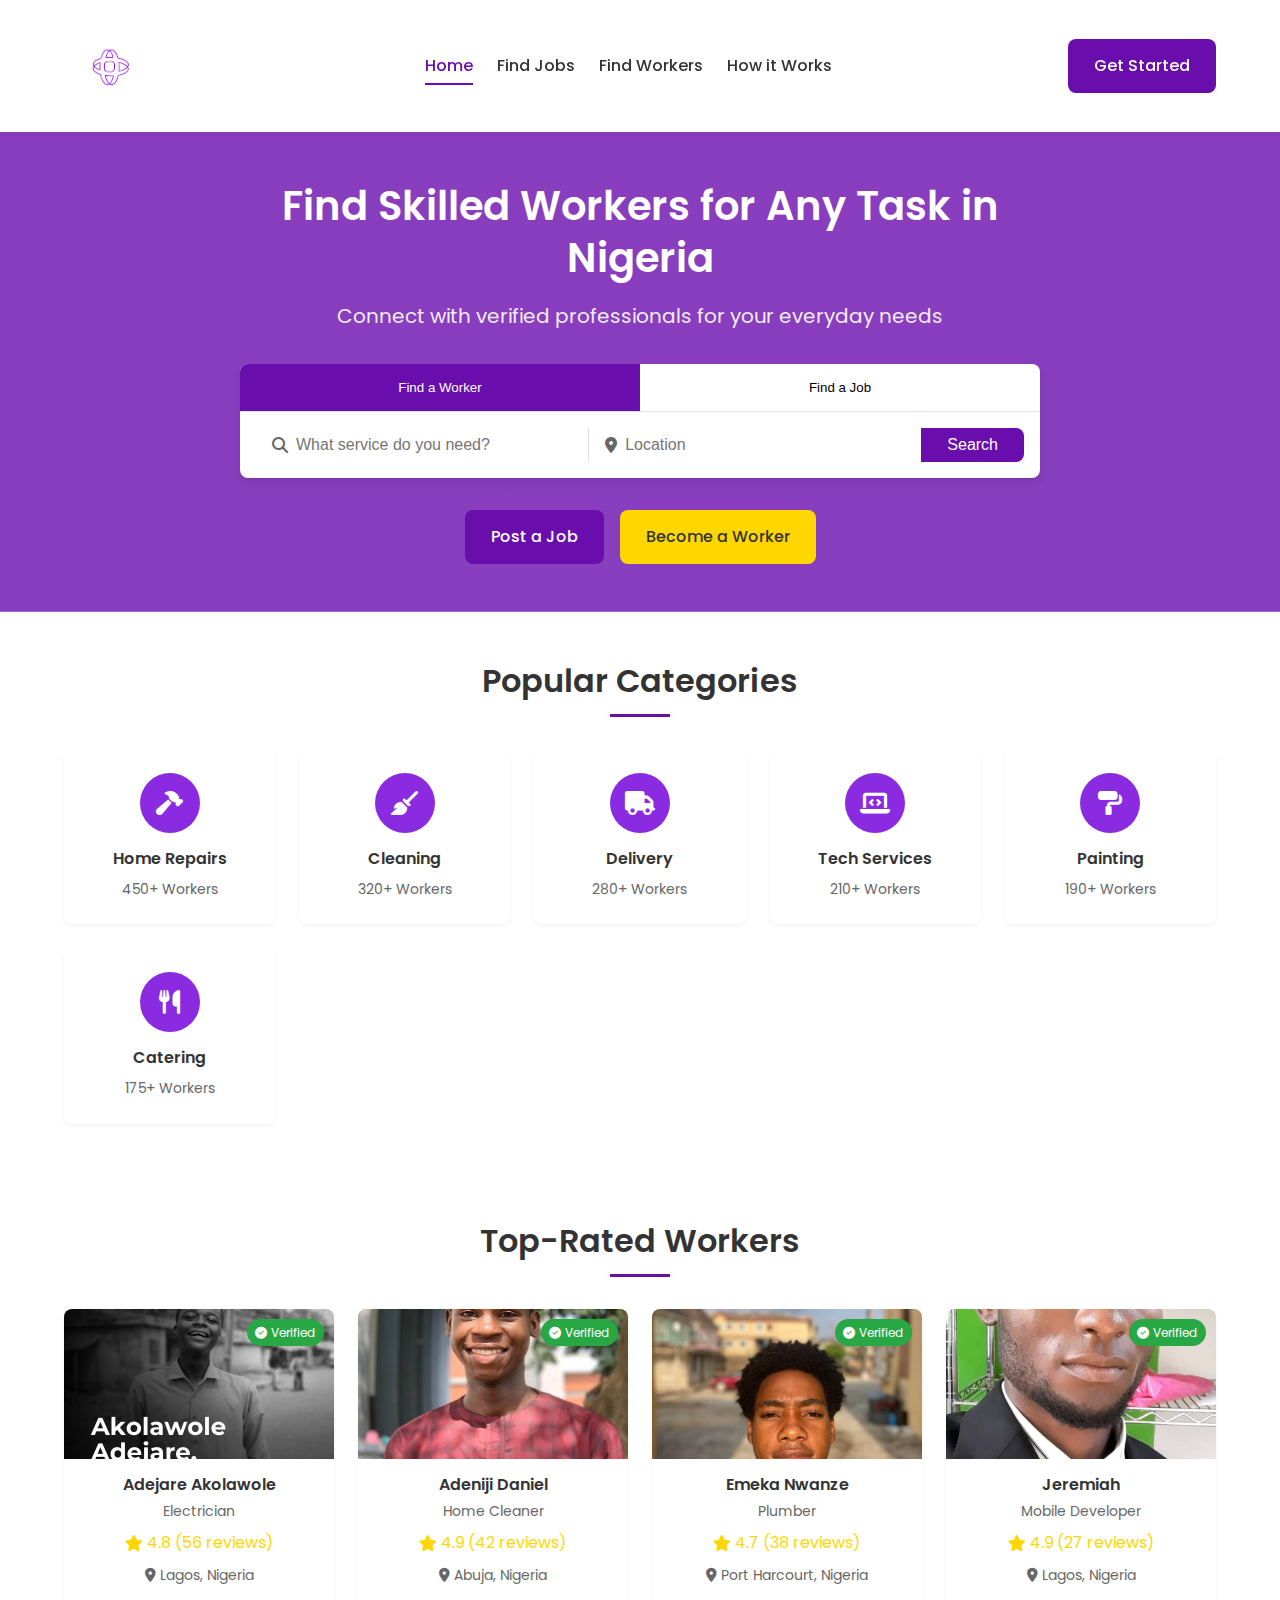
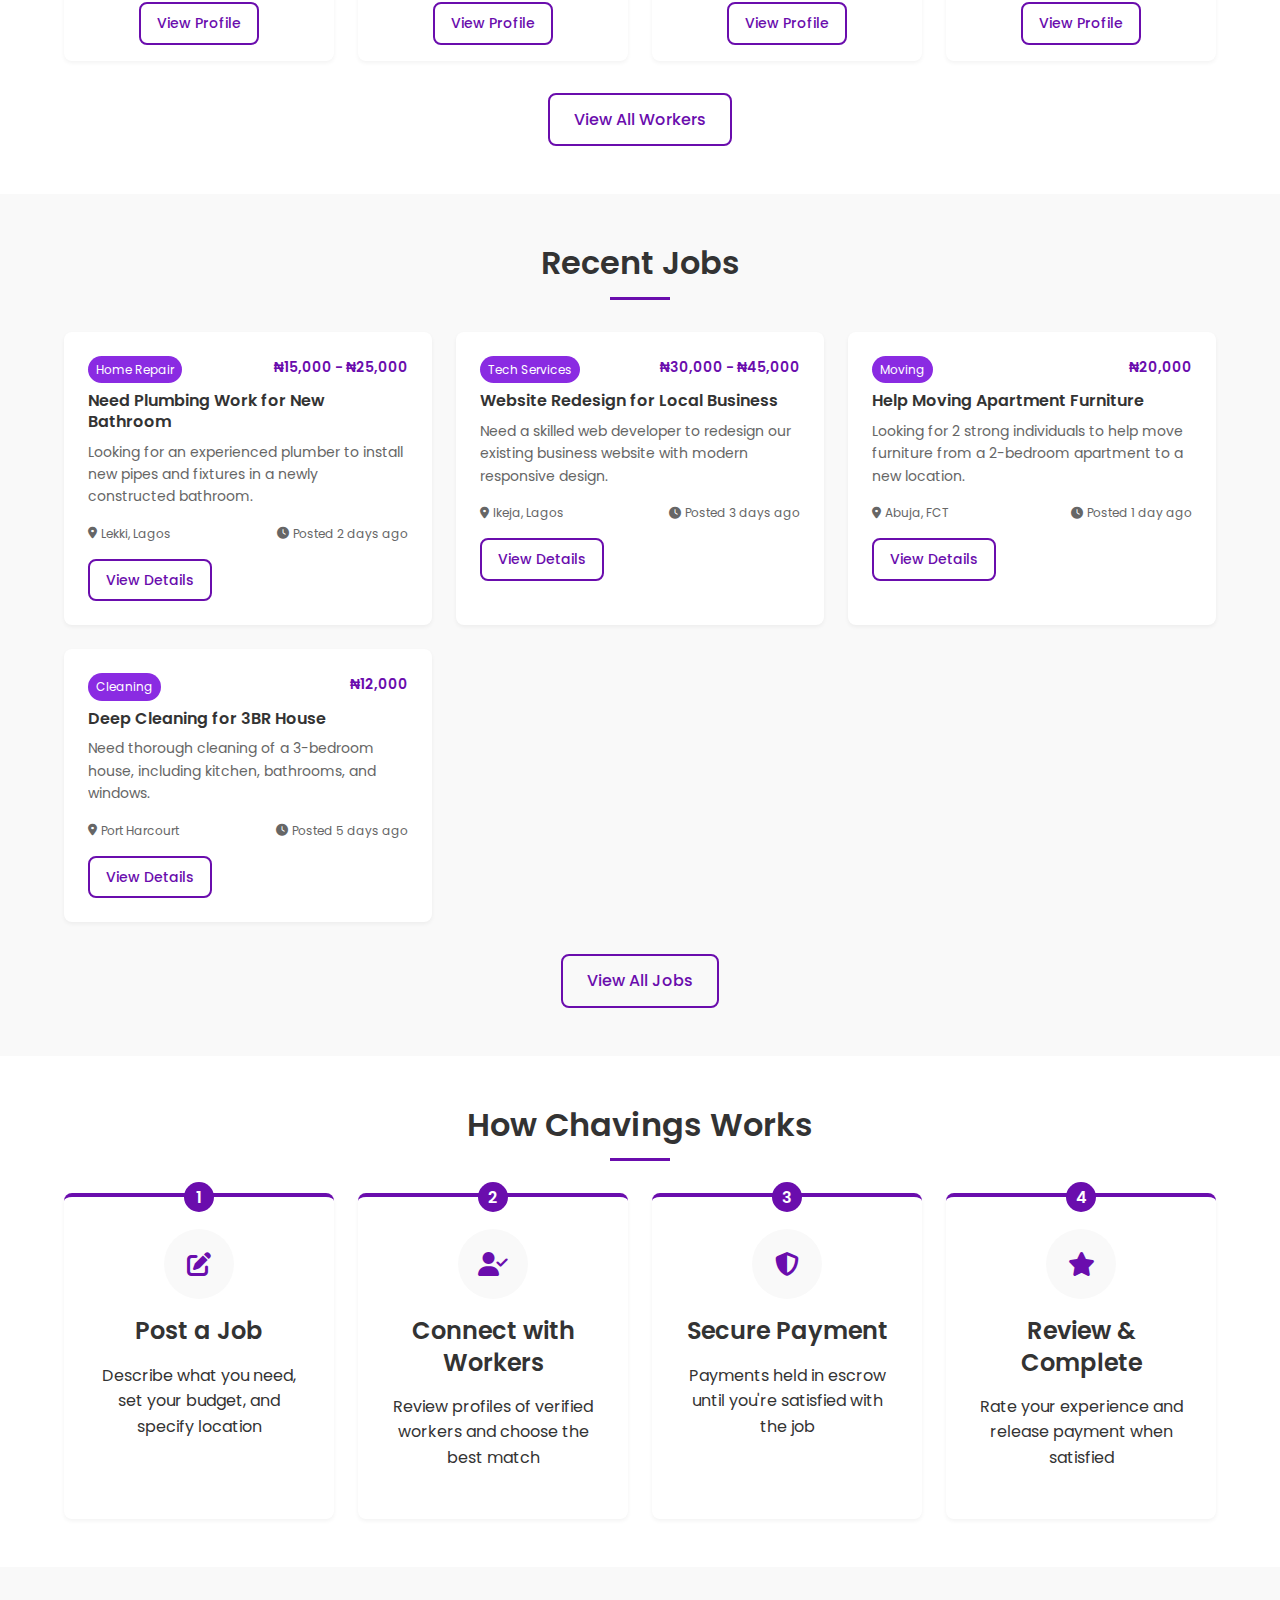
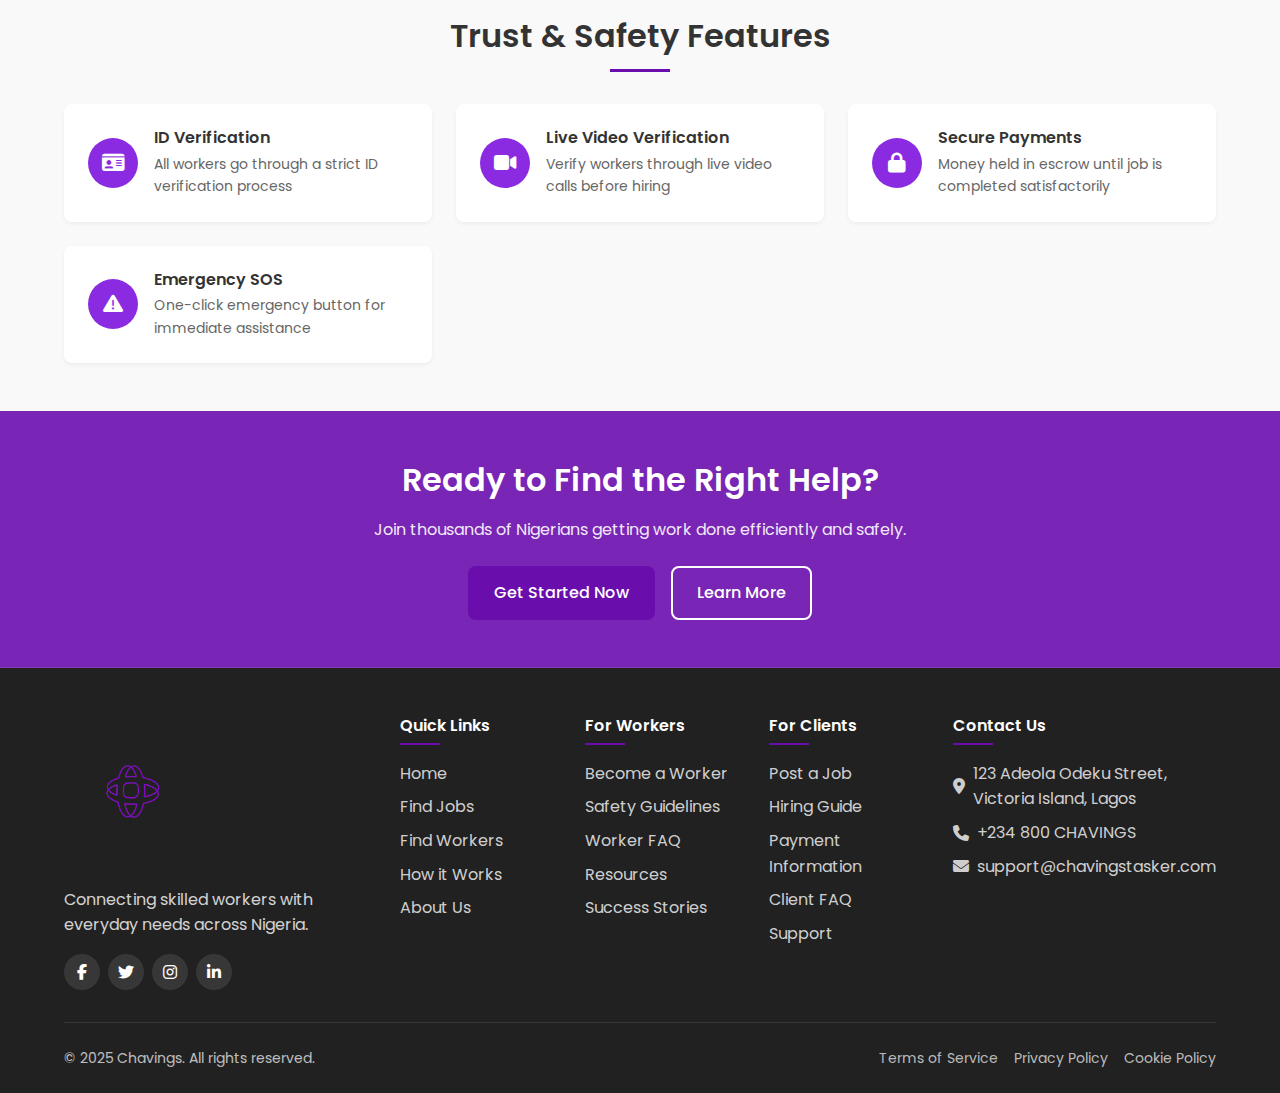
==== index.html @ 18c8235b "Add files via upload" ====
<!DOCTYPE html>
<html lang="en">

<head>
    <meta charset="UTF-8">
    <meta name="viewport" content="width=device-width, initial-scale=1.0">
    <title>Chavings Tasker- Find Local Services & Jobs</title>
    <link rel="stylesheet" href="main.css">
    <link rel="stylesheet" href="components.css">
    <link rel="stylesheet" href="https://cdnjs.cloudflare.com/ajax/libs/font-awesome/6.4.0/css/all.min.css">
    <link href="https://fonts.googleapis.com/css2?family=Poppins:wght@300;400;500;600;700&display=swap"
        rel="stylesheet">
</head>

<body>
    <header class="main-header">
        <div class="container">
            <div class="logo">
                <img src="chaving logopurplr.png" alt="Chavings Logo">
            </div>
            <nav class="main-nav">
                <ul>
                    <li><a href="index.html" class="active">Home</a></li>
                    <li><a href="jobs.html">Find Jobs</a></li>
                    <li><a href="workers.html">Find Workers</a></li>
                    <li><a href="how-it-works.html">How it Works</a></li>
                </ul>
            </nav>
            <div class="auth-buttons">
                <a href="Get-started.html" class="btn btn-primary">Get Started</a>
            </div>
            <div class="mobile-menu-toggle">
                <i class="fas fa-bars"></i>
            </div>
        </div>
    </header>

    <main>
        <!-- Hero Section -->
        <section class="hero-section">
            <div class="container">
                <div class="hero-content">
                    <h1>Find Skilled Workers for Any Task in Nigeria</h1>
                    <p>Connect with verified professionals for your everyday needs</p>

                    <div class="search-container">
                        <div class="search-tabs">
                            <button class="tab active" data-tab="find-worker">Find a Worker</button>
                            <button class="tab" data-tab="find-job">Find a Job</button>
                        </div>
                        <div class="search-box">
                            <div class="search-group">
                                <i class="fas fa-search"></i>
                                <input type="text" placeholder="What service do you need?">
                            </div>
                            <div class="search-group">
                                <i class="fas fa-map-marker-alt"></i>
                                <input type="text" placeholder="Location">
                            </div>
                            <button class="btn btn-search">Search</button>
                        </div>
                    </div>

                    <div class="hero-cta">
                        <a href="post-job.html" class="btn btn-primary">Post a Job</a>
                        <a href="become-worker.html" class="btn btn-secondary">Become a Worker</a>
                    </div>
                </div>
            </div>
        </section>

        <!-- Categories Section -->
        <section class="categories-section">
            <div class="container">
                <h2 class="section-title">Popular Categories</h2>
                <div class="categories-grid">
                    <div class="category-card">
                        <div class="category-icon">
                            <i class="fas fa-hammer"></i>
                        </div>
                        <h3>Home Repairs</h3>
                        <p>450+ Workers</p>
                    </div>
                    <div class="category-card">
                        <div class="category-icon">
                            <i class="fas fa-broom"></i>
                        </div>
                        <h3>Cleaning</h3>
                        <p>320+ Workers</p>
                    </div>
                    <div class="category-card">
                        <div class="category-icon">
                            <i class="fas fa-truck"></i>
                        </div>
                        <h3>Delivery</h3>
                        <p>280+ Workers</p>
                    </div>
                    <div class="category-card">
                        <div class="category-icon">
                            <i class="fas fa-laptop-code"></i>
                        </div>
                        <h3>Tech Services</h3>
                        <p>210+ Workers</p>
                    </div>
                    <div class="category-card">
                        <div class="category-icon">
                            <i class="fas fa-paint-roller"></i>
                        </div>
                        <h3>Painting</h3>
                        <p>190+ Workers</p>
                    </div>
                    <div class="category-card">
                        <div class="category-icon">
                            <i class="fas fa-utensils"></i>
                        </div>
                        <h3>Catering</h3>
                        <p>175+ Workers</p>
                    </div>
                </div>
            </div>
        </section>

        <!-- Featured Workers Section -->
        <section class="featured-section">
            <div class="container">
                <h2 class="section-title">Top-Rated Workers</h2>
                <div class="workers-grid">
                    <div class="worker-card">
                        <div class="worker-verified">
                            <i class="fas fa-check-circle"></i> Verified
                        </div>
                        <div class="worker-image">
                            <img src="ade.jpg" alt="Worker name">
                        </div>
                        <div class="worker-info">
                            <h3>Adejare Akolawole</h3>
                            <p class="worker-job">Electrician</p>
                            <div class="worker-rating">
                                <i class="fas fa-star"></i>
                                <span>4.8 (56 reviews)</span>
                            </div>
                            <div class="worker-location">
                                <i class="fas fa-map-marker-alt"></i>
                                <span>Lagos, Nigeria</span>
                            </div>
                            <a href="worker-profile.html" class="btn btn-outline btn-sm">View Profile</a>
                        </div>
                    </div>
                    <div class="worker-card">
                        <div class="worker-verified">
                            <i class="fas fa-check-circle"></i> Verified
                        </div>
                        <div class="worker-image">
                            <img src="adeniji daniel.jpg" alt="Worker name">
                        </div>
                        <div class="worker-info">
                            <h3>Adeniji Daniel</h3>
                            <p class="worker-job">Home Cleaner</p>
                            <div class="worker-rating">
                                <i class="fas fa-star"></i>
                                <span>4.9 (42 reviews)</span>
                            </div>
                            <div class="worker-location">
                                <i class="fas fa-map-marker-alt"></i>
                                <span>Abuja, Nigeria</span>
                            </div>
                            <a href="worker-profile.html" class="btn btn-outline btn-sm">View Profile</a>
                        </div>
                    </div>
                    <div class="worker-card">
                        <div class="worker-verified">
                            <i class="fas fa-check-circle"></i> Verified
                        </div>
                        <div class="worker-image">
                            <img src="tofunmi.jpg" alt="Worker name">
                        </div>
                        <div class="worker-info">
                            <h3>Emeka Nwanze</h3>
                            <p class="worker-job">Plumber</p>
                            <div class="worker-rating">
                                <i class="fas fa-star"></i>
                                <span>4.7 (38 reviews)</span>
                            </div>
                            <div class="worker-location">
                                <i class="fas fa-map-marker-alt"></i>
                                <span>Port Harcourt, Nigeria</span>
                            </div>
                            <a href="worker-profile.html" class="btn btn-outline btn-sm">View Profile</a>
                        </div>
                    </div>
                    <div class="worker-card">
                        <div class="worker-verified">
                            <i class="fas fa-check-circle"></i> Verified
                        </div>
                        <div class="worker-image">
                            <img src="jerry.jpg" alt="Worker name">
                        </div>
                        <div class="worker-info">
                            <h3>Jeremiah</h3>
                            <p class="worker-job">Mobile Developer</p>
                            <div class="worker-rating">
                                <i class="fas fa-star"></i>
                                <span>4.9 (27 reviews)</span>
                            </div>
                            <div class="worker-location">
                                <i class="fas fa-map-marker-alt"></i>
                                <span>Lagos, Nigeria</span>
                            </div>
                            <a href="worker-profile.html" class="btn btn-outline btn-sm">View Profile</a>
                        </div>
                    </div>
                </div>
                <div class="view-all-container">
                    <a href="workers.html" class="btn btn-outline">View All Workers</a>
                </div>
            </div>
        </section>

        <!-- Featured Jobs Section -->
        <section class="featured-section bg-light">
            <div class="container">
                <h2 class="section-title">Recent Jobs</h2>
                <div class="jobs-grid">
                    <div class="job-card">
                        <div class="job-header">
                            <div class="job-category">Home Repair</div>
                            <div class="job-budget">₦15,000 - ₦25,000</div>
                        </div>
                        <h3 class="job-title">Need Plumbing Work for New Bathroom</h3>
                        <p class="job-description">Looking for an experienced plumber to install new pipes and fixtures
                            in a newly constructed bathroom.</p>
                        <div class="job-meta">
                            <div class="job-location">
                                <i class="fas fa-map-marker-alt"></i>
                                <span>Lekki, Lagos</span>
                            </div>
                            <div class="job-time">
                                <i class="fas fa-clock"></i>
                                <span>Posted 2 days ago</span>
                            </div>
                        </div>
                        <a href="job-details.html" class="btn btn-outline btn-sm">View Details</a>
                    </div>
                    <div class="job-card">
                        <div class="job-header">
                            <div class="job-category">Tech Services</div>
                            <div class="job-budget">₦30,000 - ₦45,000</div>
                        </div>
                        <h3 class="job-title">Website Redesign for Local Business</h3>
                        <p class="job-description">Need a skilled web developer to redesign our existing business
                            website with modern responsive design.</p>
                        <div class="job-meta">
                            <div class="job-location">
                                <i class="fas fa-map-marker-alt"></i>
                                <span>Ikeja, Lagos</span>
                            </div>
                            <div class="job-time">
                                <i class="fas fa-clock"></i>
                                <span>Posted 3 days ago</span>
                            </div>
                        </div>
                        <a href="job-details.html" class="btn btn-outline btn-sm">View Details</a>
                    </div>
                    <div class="job-card">
                        <div class="job-header">
                            <div class="job-category">Moving</div>
                            <div class="job-budget">₦20,000</div>
                        </div>
                        <h3 class="job-title">Help Moving Apartment Furniture</h3>
                        <p class="job-description">Looking for 2 strong individuals to help move furniture from a
                            2-bedroom apartment to a new location.</p>
                        <div class="job-meta">
                            <div class="job-location">
                                <i class="fas fa-map-marker-alt"></i>
                                <span>Abuja, FCT</span>
                            </div>
                            <div class="job-time">
                                <i class="fas fa-clock"></i>
                                <span>Posted 1 day ago</span>
                            </div>
                        </div>
                        <a href="job-details.html" class="btn btn-outline btn-sm">View Details</a>
                    </div>
                    <div class="job-card">
                        <div class="job-header">
                            <div class="job-category">Cleaning</div>
                            <div class="job-budget">₦12,000</div>
                        </div>
                        <h3 class="job-title">Deep Cleaning for 3BR House</h3>
                        <p class="job-description">Need thorough cleaning of a 3-bedroom house, including kitchen,
                            bathrooms, and windows.</p>
                        <div class="job-meta">
                            <div class="job-location">
                                <i class="fas fa-map-marker-alt"></i>
                                <span>Port Harcourt</span>
                            </div>
                            <div class="job-time">
                                <i class="fas fa-clock"></i>
                                <span>Posted 5 days ago</span>
                            </div>
                        </div>
                        <a href="job-details.html" class="btn btn-outline btn-sm">View Details</a>
                    </div>
                </div>
                <div class="view-all-container">
                    <a href="jobs.html" class="btn btn-outline">View All Jobs</a>
                </div>
            </div>
        </section>

        <!-- How It Works Section -->
        <section class="how-it-works-section">
            <div class="container">
                <h2 class="section-title">How Chavings Works</h2>
                <div class="steps-container">
                    <div class="step-card">
                        <div class="step-number">1</div>
                        <div class="step-icon">
                            <i class="fas fa-edit"></i>
                        </div>
                        <h3>Post a Job</h3>
                        <p>Describe what you need, set your budget, and specify location</p>
                    </div>
                    <div class="step-card">
                        <div class="step-number">2</div>
                        <div class="step-icon">
                            <i class="fas fa-user-check"></i>
                        </div>
                        <h3>Connect with Workers</h3>
                        <p>Review profiles of verified workers and choose the best match</p>
                    </div>
                    <div class="step-card">
                        <div class="step-number">3</div>
                        <div class="step-icon">
                            <i class="fas fa-shield-alt"></i>
                        </div>
                        <h3>Secure Payment</h3>
                        <p>Payments held in escrow until you're satisfied with the job</p>
                    </div>
                    <div class="step-card">
                        <div class="step-number">4</div>
                        <div class="step-icon">
                            <i class="fas fa-star"></i>
                        </div>
                        <h3>Review & Complete</h3>
                        <p>Rate your experience and release payment when satisfied</p>
                    </div>
                </div>
            </div>
        </section>

        <!-- Trust & Safety Section -->
        <section class="trust-section bg-light">
            <div class="container">
                <h2 class="section-title">Trust & Safety Features</h2>
                <div class="trust-features">
                    <div class="trust-feature">
                        <div class="feature-icon">
                            <i class="fas fa-id-card"></i>
                        </div>
                        <div class="feature-content">
                            <h3>ID Verification</h3>
                            <p>All workers go through a strict ID verification process</p>
                        </div>
                    </div>
                    <div class="trust-feature">
                        <div class="feature-icon">
                            <i class="fas fa-video"></i>
                        </div>
                        <div class="feature-content">
                            <h3>Live Video Verification</h3>
                            <p>Verify workers through live video calls before hiring</p>
                        </div>
                    </div>
                    <div class="trust-feature">
                        <div class="feature-icon">
                            <i class="fas fa-lock"></i>
                        </div>
                        <div class="feature-content">
                            <h3>Secure Payments</h3>
                            <p>Money held in escrow until job is completed satisfactorily</p>
                        </div>
                    </div>
                    <div class="trust-feature">
                        <div class="feature-icon">
                            <i class="fas fa-exclamation-triangle"></i>
                        </div>
                        <div class="feature-content">
                            <h3>Emergency SOS</h3>
                            <p>One-click emergency button for immediate assistance</p>
                        </div>
                    </div>
                </div>
            </div>
        </section>

        <!-- CTA Section -->
        <section class="cta-section">
            <div class="container">
                <div class="cta-content">
                    <h2>Ready to Find the Right Help?</h2>
                    <p>Join thousands of Nigerians getting work done efficiently and safely.</p>
                    <div class="cta-buttons">
                        <a href="signup.html" class="btn btn-primary">Get Started Now</a>
                        <a href="how-it-works.html" class="btn btn-outline">Learn More</a>
                    </div>
                </div>
            </div>
        </section>
    </main>

    <footer class="main-footer">
        <div class="container">
            <div class="footer-grid">
                <div class="footer-logo">
                    <img src="chaving logopurplr.png" alt="Chavings Logo">
                    <p>Connecting skilled workers with everyday needs across Nigeria.</p>
                    <div class="social-links">
                        <a href="#"><i class="fab fa-facebook-f"></i></a>
                        <a href="#"><i class="fab fa-twitter"></i></a>
                        <a href="#"><i class="fab fa-instagram"></i></a>
                        <a href="#"><i class="fab fa-linkedin-in"></i></a>
                    </div>
                </div>
                <div class="footer-links">
                    <h3>Quick Links</h3>
                    <ul>
                        <li><a href="index.html">Home</a></li>
                        <li><a href="jobs.html">Find Jobs</a></li>
                        <li><a href="workers.html">Find Workers</a></li>
                        <li><a href="how-it-works.html">How it Works</a></li>
                        <li><a href="about.html">About Us</a></li>
                    </ul>
                </div>
                <div class="footer-links">
                    <h3>For Workers</h3>
                    <ul>
                        <li><a href="become-worker.html">Become a Worker</a></li>
                        <li><a href="worker-safety.html">Safety Guidelines</a></li>
                        <li><a href="worker-faq.html">Worker FAQ</a></li>
                        <li><a href="worker-resources.html">Resources</a></li>
                        <li><a href="worker-success.html">Success Stories</a></li>
                    </ul>
                </div>
                <div class="footer-links">
                    <h3>For Clients</h3>
                    <ul>
                        <li><a href="post-job.html">Post a Job</a></li>
                        <li><a href="hiring-guide.html">Hiring Guide</a></li>
                        <li><a href="payment-info.html">Payment Information</a></li>
                        <li><a href="client-faq.html">Client FAQ</a></li>
                        <li><a href="client-support.html">Support</a></li>
                    </ul>
                </div>
                <div class="footer-contact">
                    <h3>Contact Us</h3>
                    <p><i class="fas fa-map-marker-alt"></i> 123 Adeola Odeku Street, Victoria Island, Lagos</p>
                    <p><i class="fas fa-phone"></i> +234 800 CHAVINGS</p>
                    <p><i class="fas fa-envelope"></i> support@chavingstasker.com</p>
                </div>
            </div>
            <div class="footer-bottom">
                <p>&copy; 2025 Chavings. All rights reserved.</p>
                <div class="footer-legal">
                    <a href="terms.html">Terms of Service</a>
                    <a href="privacy.html">Privacy Policy</a>
                    <a href="cookies.html">Cookie Policy</a>
                </div>
            </div>
        </div>
    </footer>

    <script src="main.js"></script>
    <script src="components.js"></script>
</body>

</html>
---- main.css ----
/* Global Styles */
:root {
    /* Primary Brand Colors */
    --primary-color: #6A0DAD;
    /* Purple */
    --primary-light: #8A2BE2;
    --primary-dark: #4B0082;

    /* Secondary Colors */
    --secondary-color: #FFD700;
    /* Gold */
    --secondary-light: #FFDF33;
    --secondary-dark: #E6C200;

    /* Accent Colors */
    --accent-color: #F5F5F5;
    /* Platinum White */
    --dark-color: #212121;
    /* Charcoal Black for Dark Mode */

    /* Neutral Colors */
    --text-color: #333333;
    --text-light: #666666;
    --border-color: #E0E0E0;
    --light-bg: #F9F9F9;

    /* Status Colors */
    --success: #28A745;
    --warning: #FFC107;
    --danger: #DC3545;
    --info: #17A2B8;

    /* Spacing */
    --spacing-xs: 0.25rem;
    --spacing-sm: 0.5rem;
    --spacing-md: 1rem;
    --spacing-lg: 1.5rem;
    --spacing-xl: 2rem;
    --spacing-xxl: 3rem;

    /* Border Radius */
    --border-radius-sm: 4px;
    --border-radius-md: 8px;
    --border-radius-lg: 16px;

    /* Box Shadow */
    --shadow-sm: 0 2px 4px rgba(0, 0, 0, 0.05);
    --shadow-md: 0 4px 8px rgba(0, 0, 0, 0.1);
    --shadow-lg: 0 8px 16px rgba(0, 0, 0, 0.1);

    /* Font Sizes */
    --font-size-xs: 0.75rem;
    --font-size-sm: 0.875rem;
    --font-size-md: 1rem;
    --font-size-lg: 1.25rem;
    --font-size-xl: 1.5rem;
    --font-size-xxl: 2rem;
    --font-size-xxxl: 2.5rem;

    /* Container Width */
    --container-width: 1200px;
}

/* Reset & Base Styles */
* {
    margin: 0;
    padding: 0;
    box-sizing: border-box;
}

html {
    font-size: 16px;
    scroll-behavior: smooth;
}

body {
    font-family: 'Poppins', sans-serif;
    line-height: 1.6;
    color: var(--text-color);
    background-color: #FFFFFF;
}

a {
    text-decoration: none;
    color: var(--primary-color);
    transition: color 0.3s ease;
}

a:hover {
    color: var(--primary-light);
}

ul {
    list-style: none;
}

img {
    max-width: 100%;
    height: auto;
}

/* Container */
.container {
    width: 100%;
    max-width: var(--container-width);
    margin: 0 auto;
    padding: 0 var(--spacing-lg);
}

/* Typography */
h1,
h2,
h3,
h4,
h5,
h6 {
    margin-bottom: var(--spacing-md);
    font-weight: 600;
    line-height: 1.3;
    color: var(--text-color);
}

h1 {
    font-size: var(--font-size-xxxl);
}

h2 {
    font-size: var(--font-size-xxl);
}

h3 {
    font-size: var(--font-size-xl);
}

h4 {
    font-size: var(--font-size-lg);
}

h5 {
    font-size: var(--font-size-md);
}

h6 {
    font-size: var(--font-size-sm);
}

p {
    margin-bottom: var(--spacing-md);
}

.section-title {
    text-align: center;
    margin-bottom: var(--spacing-xl);
    position: relative;
    padding-bottom: var(--spacing-md);
}

.section-title::after {
    content: '';
    position: absolute;
    bottom: 0;
    left: 50%;
    transform: translateX(-50%);
    width: 60px;
    height: 3px;
    background-color: var(--primary-color);
}

/* Buttons */
.btn {
    display: inline-block;
    padding: 0.75rem 1.5rem;
    font-size: var(--font-size-md);
    font-weight: 500;
    border-radius: var(--border-radius-md);
    cursor: pointer;
    transition: all 0.3s ease;
    text-align: center;
    border: 2px solid transparent;
}

.btn-primary {
    background-color: var(--primary-color);
    color: white;
}

.btn-primary:hover {
    background-color: var(--primary-dark);
    color: white;
}

.btn-secondary {
    background-color: var(--secondary-color);
    color: var(--text-color);
}

.btn-secondary:hover {
    background-color: var(--secondary-dark);
}

.btn-outline {
    background-color: transparent;
    border: 2px solid var(--primary-color);
    color: var(--primary-color);
}

.btn-outline:hover {
    background-color: var(--primary-color);
    color: white;
}

.btn-sm {
    padding: 0.5rem 1rem;
    font-size: var(--font-size-sm);
}

.btn-search {
    background-color: var(--primary-color);
    color: white;
    border-radius: 0 var(--border-radius-md) var(--border-radius-md) 0;
    padding: 0 1.5rem;
}

.btn-search:hover {
    background-color: var(--primary-dark);
    color: white;
}

/* Background Utilities */
.bg-light {
    background-color: var(--light-bg);
}

.bg-primary {
    background-color: var(--primary-color);
    color: white;
}

.bg-secondary {
    background-color: var(--secondary-color);
}

/* Header & Navigation */
.main-header {
    background-color: white;
    box-shadow: var(--shadow-sm);
    padding: 1rem 0;
    position: sticky;
    top: 0;
    z-index: 1000;
}

.main-header .container {
    display: flex;
    align-items: center;
    justify-content: space-between;
}

.logo {
    display: flex;
    align-items: center;
}

.logo img {
    max-height: 100px;
}

.main-nav ul {
    display: flex;
}

.main-nav ul li {
    margin-left: var(--spacing-lg);
}

.main-nav ul li a {
    color: var(--text-color);
    font-weight: 500;
    padding: 0.5rem 0;
    position: relative;
}

.main-nav ul li a:hover,
.main-nav ul li a.active {
    color: var(--primary-color);
}

.main-nav ul li a.active::after {
    content: '';
    position: absolute;
    bottom: 0;
    left: 0;
    width: 100%;
    height: 2px;
    background-color: var(--primary-color);
}

.auth-buttons {
    display: flex;
    gap: var(--spacing-md);
}

.mobile-menu-toggle {
    display: none;
    font-size: 1.5rem;
    cursor: pointer;
}

/* Hero Section */
.hero-section {
    background: linear-gradient(rgba(106, 13, 173, 0.8), rgba(106, 13, 173, 0.8)), url('../assets/images/hero-bg.jpg');
    background-size: cover;
    background-position: center;
    color: white;
    padding: var(--spacing-xxl) 0;
    text-align: center;
}

.hero-content {
    max-width: 800px;
    margin: 0 auto;
}

.hero-content h1 {
    font-size: 2.5rem;
    color: white;
    margin-bottom: var(--spacing-md);
}

.hero-content p {
    font-size: var(--font-size-lg);
    margin-bottom: var(--spacing-xl);
    opacity: 0.9;
}

.search-container {
    background-color: white;
    border-radius: var(--border-radius-md);
    box-shadow: var(--shadow-md);
    margin-bottom: var(--spacing-xl);
    overflow: hidden;
}

.search-tabs {
    display: flex;
    border-bottom: 1px solid var(--border-color);
}

.search-tabs .tab {
    flex: 1;
    padding: 1rem;
    background: none;
    border: none;
    font-weight: 500;
    cursor: pointer;
    transition: all 0.3s ease;
}

.search-tabs .tab.active {
    background-color: var(--primary-color);
    color: white;
}

.search-box {
    display: flex;
    padding: 1rem;
}

.search-group {
    flex: 1;
    display: flex;
    align-items: center;
    border-right: 1px solid var(--border-color);
    padding: 0 1rem;
}

.search-group:last-of-type {
    border-right: none;
}

.search-group i {
    color: var(--text-light);
    margin-right: 0.5rem;
}

.search-group input {
    border: none;
    outline: none;
    width: 100%;
    font-size: var(--font-size-md);
    padding: 0.5rem 0;
}

.hero-cta {
    display: flex;
    gap: var(--spacing-md);
    justify-content: center;
}

/* Categories Section */
.categories-section {
    padding: var(--spacing-xxl) 0;
}

.categories-grid {
    display: grid;
    grid-template-columns: repeat(auto-fill, minmax(180px, 1fr));
    gap: var(--spacing-lg);
}

.category-card {
    background-color: white;
    border-radius: var(--border-radius-md);
    box-shadow: var(--shadow-sm);
    padding: var(--spacing-lg);
    text-align: center;
    transition: all 0.3s ease;
}

.category-card:hover {
    transform: translateY(-5px);
    box-shadow: var(--shadow-md);
}

.category-icon {
    background-color: var(--primary-light);
    color: white;
    width: 60px;
    height: 60px;
    border-radius: 50%;
    display: flex;
    align-items: center;
    justify-content: center;
    margin: 0 auto var(--spacing-md);
    font-size: 1.5rem;
}

.category-card h3 {
    margin-bottom: var(--spacing-sm);
    font-size: var(--font-size-md);
}

.category-card p {
    color: var(--text-light);
    margin-bottom: 0;
    font-size: var(--font-size-sm);
}

/* Featured Workers Section */
.featured-section {
    padding: var(--spacing-xxl) 0;
}

.workers-grid {
    display: grid;
    grid-template-columns: repeat(auto-fill, minmax(250px, 1fr));
    gap: var(--spacing-lg);
}

.worker-card {
    background-color: white;
    border-radius: var(--border-radius-md);
    box-shadow: var(--shadow-sm);
    overflow: hidden;
    transition: all 0.3s ease;
    position: relative;
}

.worker-card:hover {
    transform: translateY(-5px);
    box-shadow: var(--shadow-md);
}

.worker-verified {
    position: absolute;
    top: 10px;
    right: 10px;
    background-color: var(--success);
    color: white;
    padding: 0.25rem 0.5rem;
    border-radius: 20px;
    font-size: var(--font-size-xs);
    display: flex;
    align-items: center;
    gap: 0.25rem;
}

.worker-image {
    height: 150px;
    overflow: hidden;
}

.worker-image img {
    width: 100%;
    height: 100%;
    object-fit: cover;
}

.worker-info {
    padding: var(--spacing-md);
    text-align: center;
}

.worker-info h3 {
    margin-bottom: var(--spacing-xs);
    font-size: var(--font-size-md);
}

.worker-job {
    color: var(--text-light);
    margin-bottom: var(--spacing-sm);
    font-size: var(--font-size-sm);
}

.worker-rating {
    color: var(--secondary-color);
    display: flex;
    align-items: center;
    justify-content: center;
    gap: 0.25rem;
    margin-bottom: var(--spacing-sm);
}

.worker-location {
    display: flex;
    align-items: center;
    justify-content: center;
    gap: 0.25rem;
    color: var(--text-light);
    font-size: var(--font-size-sm);
    margin-bottom: var(--spacing-md);
}

/* Jobs Section */
.jobs-grid {
    display: grid;
    grid-template-columns: repeat(auto-fill, minmax(280px, 1fr));
    gap: var(--spacing-lg);
}

.job-card {
    background-color: white;
    border-radius: var(--border-radius-md);
    box-shadow: var(--shadow-sm);
    padding: var(--spacing-lg);
    transition: all 0.3s ease;
}

.job-card:hover {
    transform: translateY(-5px);
    box-shadow: var(--shadow-md);
}

.job-header {
    display: flex;
    justify-content: space-between;
    margin-bottom: var(--spacing-sm);
}

.job-category {
    background-color: var(--primary-light);
    color: white;
    padding: 0.25rem 0.5rem;
    border-radius: 20px;
    font-size: var(--font-size-xs);
}

.job-budget {
    color: var(--primary-color);
    font-weight: 600;
    font-size: var(--font-size-sm);
}

.job-title {
    margin-bottom: var(--spacing-sm);
    font-size: var(--font-size-md);
}

.job-description {
    color: var(--text-light);
    margin-bottom: var(--spacing-md);
    font-size: var(--font-size-sm);
    display: -webkit-box;
    -webkit-line-clamp: 3;
    -webkit-box-orient: vertical;
    overflow: hidden;
}

.job-meta {
    display: flex;
    justify-content: space-between;
    margin-bottom: var(--spacing-md);
    font-size: var(--font-size-xs);
    color: var(--text-light);
}

.job-location,
.job-time {
    display: flex;
    align-items: center;
    gap: 0.25rem;
}

.view-all-container {
    text-align: center;
    margin-top: var(--spacing-xl);
}

/* How It Works Section */
.how-it-works-section {
    padding: var(--spacing-xxl) 0;
    background-color: white;
}

.steps-container {
    display: grid;
    grid-template-columns: repeat(auto-fit, minmax(250px, 1fr));
    gap: var(--spacing-lg);
}

.step-card {
    background-color: white;
    border-radius: var(--border-radius-md);
    box-shadow: var(--shadow-sm);
    padding: var(--spacing-xl);
    text-align: center;
    position: relative;
    border-top: 4px solid var(--primary-color);
}

.step-number {
    position: absolute;
    top: -15px;
    left: 50%;
    transform: translateX(-50%);
    background-color: var(--primary-color);
    color: white;
    width: 30px;
    height: 30px;
    display: flex;
    align-items: center;
    justify-content: center;
    border-radius: 50%;
    font-weight: 600;
}

.step-icon {
    background-color: var(--light-bg);
    width: 70px;
    height: 70px;
    border-radius: 50%;
    display: flex;
    align-items: center;
    justify-content: center;
    margin: 0 auto var(--spacing-md);
    font-size: 1.5rem;
    color: var(--primary-color);
}

/* Trust Features Section */
.trust-section {
    padding: var(--spacing-xxl) 0;
}

.trust-features {
    display: grid;
    grid-template-columns: repeat(auto-fit, minmax(280px, 1fr));
    gap: var(--spacing-lg);
}

.trust-feature {
    display: flex;
    align-items: center;
    gap: var(--spacing-md);
    background-color: white;
    border-radius: var(--border-radius-md);
    box-shadow: var(--shadow-sm);
    padding: var(--spacing-lg);
}

.feature-icon {
    background-color: var(--primary-light);
    color: white;
    width: 50px;
    height: 50px;
    border-radius: 50%;
    display: flex;
    align-items: center;
    justify-content: center;
    font-size: 1.25rem;
    flex-shrink: 0;
}

.feature-content h3 {
    margin-bottom: var(--spacing-xs);
    font-size: var(--font-size-md);
}

.feature-content p {
    color: var(--text-light);
    margin-bottom: 0;
    font-size: var(--font-size-sm);
}

/* CTA Section */
.cta-section {
    padding: var(--spacing-xxl) 0;
    background: linear-gradient(rgba(106, 13, 173, 0.9), rgba(106, 13, 173, 0.9)), url('../assets/images/cta-bg.jpg');
    background-size: cover;
    background-position: center;
    text-align: center;
    color: white;
}

.cta-content {
    max-width: 700px;
    margin: 0 auto;
}

.cta-content h2 {
    color: white;
    margin-bottom: var(--spacing-md);
}

.cta-content p {
    margin-bottom: var(--spacing-lg);
    opacity: 0.9;
}

.cta-buttons {
    display: flex;
    justify-content: center;
    gap: var(--spacing-md);
}

.cta-buttons .btn-outline {
    border-color: white;
    color: white;
}

.cta-buttons .btn-outline:hover {
    background-color: white;
    color: var(--primary-color);
}

/* Footer */
.main-footer {
    background-color: var(--dark-color);
    color: white;
    padding: var(--spacing-xxl) 0 var(--spacing-lg);
}

.footer-grid {
    display: grid;
    grid-template-columns: 2fr 1fr 1fr 1fr 1.5fr;
    gap: var(--spacing-xl);
    margin-bottom: var(--spacing-xl);
}

.footer-logo img {
    max-width: 150px;
    margin-bottom: var(--spacing-md);
}

.footer-logo p {
    opacity: 0.8;
    margin-bottom: var(--spacing-md);
}

.social-links {
    display: flex;
    gap: var(--spacing-sm);
}

.social-links a {
    display: flex;
    align-items: center;
    justify-content: center;
    width: 36px;
    height: 36px;
    background-color: rgba(255, 255, 255, 0.1);
    border-radius: 50%;
    color: white;
    transition: all 0.3s ease;
}

.social-links a:hover {
    background-color: var(--primary-color);
}

.footer-links h3 {
    color: white;
    font-size: var(--font-size-md);
    margin-bottom: var(--spacing-md);
    position: relative;
    padding-bottom: var(--spacing-sm);
}

.footer-links h3::after {
    content: '';
    position: absolute;
    bottom: 0;
    left: 0;
    width: 40px;
    height: 2px;
    background-color: var(--primary-color);
}

.footer-links ul li {
    margin-bottom: var(--spacing-sm);
}

.footer-links ul li a {
    color: rgba(255, 255, 255, 0.8);
    transition: all 0.3s ease;
}

.footer-links ul li a:hover {
    color: var(--primary-light);
}

.footer-contact h3 {
    color: white;
    font-size: var(--font-size-md);
    margin-bottom: var(--spacing-md);
    position: relative;
    padding-bottom: var(--spacing-sm);
}

.footer-contact h3::after {
    content: '';
    position: absolute;
    bottom: 0;
    left: 0;
    width: 40px;
    height: 2px;
    background-color: var(--primary-color);
}

.footer-contact p {
    margin-bottom: var(--spacing-sm);
    display: flex;
    align-items: center;
    gap: var(--spacing-sm);
    color: rgba(255, 255, 255, 0.8);
}

.footer-bottom {
    display: flex;
    justify-content: space-between;
    align-items: center;
    padding-top: var(--spacing-lg);
    border-top: 1px solid rgba(255, 255, 255, 0.1);
    font-size: var(--font-size-sm);
}

.footer-bottom p {
    margin-bottom: 0;
    opacity: 0.7;
}

.footer-legal {
    display: flex;
    gap: var(--spacing-md);
}

.footer-legal a {
    color: rgba(255, 255, 255, 0.7);
    transition: all 0.3s ease;
}

.footer-legal a:hover {
    color: var(--primary-light);
}

/* Media Queries for Responsiveness */
@media (max-width: 1200px) {
    .footer-grid {
        grid-template-columns: repeat(3, 1fr);
    }

    .footer-logo {
        grid-column: span 3;
        text-align: center;
    }

    .social-links {
        justify-content: center;
    }
}

@media (max-width: 992px) {

    .main-nav,
    .auth-buttons {
        display: none;
    }

    .mobile-menu-toggle {
        display: block;
    }

    .hero-content h1 {
        font-size: 2rem;
    }

    .search-box {
        flex-direction: column;
    }

    .search-group {
        border-right: none;
        border-bottom: 1px solid var(--border-color);
        padding: 0.5rem 0;
    }

    .search-group:last-of-type {
        border-bottom: none;
    }

    .steps-container {
        grid-template-columns: 1fr;
    }
}

@media (max-width: 768px) {
    .categories-grid {
        grid-template-columns: repeat(2, 1fr);
    }

    .workers-grid,
    .jobs-grid {
        grid-template-columns: 1fr;
    }

    .trust-features {
        grid-template-columns: 1fr;
    }

    .footer-grid {
        grid-template-columns: 1fr 1fr;
    }

    .footer-logo {
        grid-column: span 2;
    }

    .footer-bottom {
        flex-direction: column;
        text-align: center;
    }

    .footer-legal {
        margin-top: var(--spacing-sm);
    }

    .hero-cta {
        flex-direction: column;
    }
}

@media (max-width: 576px) {
    .categories-grid {
        grid-template-columns: 1fr;
    }

    .footer-grid {
        grid-template-columns: 1fr;
    }

    .footer-logo {
        grid-column: span 1;
    }

    .hero-content h1 {
        font-size: 1.75rem;
    }

    .cta-buttons {
        flex-direction: column;
    }
}
---- components.css ----
.hero-content p {
    font-size: var(--font-size-lg);
    margin-bottom: var(--spacing-xl);
    opacity: 0.9;
}

.search-container {
    background-color: white;
    border-radius: var(--border-radius-md);
    box-shadow: var(--shadow-md);
    margin-bottom: var(--spacing-xl);
    overflow: hidden;
}

.search-tabs {
    display: flex;
    border-bottom: 1px solid var(--border-color);
}

.search-tabs .tab {
    flex: 1;
    padding: 1rem;
    background: none;
    border: none;
    font-weight: 500;
    cursor: pointer;
    transition: all 0.3s ease;
}

.search-tabs .tab.active {
    background-color: var(--primary-color);
    color: white;
}

.search-box {
    display: flex;
    padding: 1rem;
}

.search-group {
    flex: 1;
    display: flex;
    align-items: center;
    border-right: 1px solid var(--border-color);
    padding: 0 1rem;
}

.search-group:last-of-type {
    border-right: none;
}

.search-group i {
    color: var(--text-light);
    margin-right: 0.5rem;
}

.search-group input {
    border: none;
    outline: none;
    width: 100%;
    font-size: var(--font-size-md);
    padding: 0.5rem 0;
}

.hero-cta {
    display: flex;
    gap: var(--spacing-md);
    justify-content: center;
}

/* Categories Section */
.categories-section {
    padding: var(--spacing-xxl) 0;
}

.categories-grid {
    display: grid;
    grid-template-columns: repeat(auto-fill, minmax(180px, 1fr));
    gap: var(--spacing-lg);
}

.category-card {
    background-color: white;
    border-radius: var(--border-radius-md);
    box-shadow: var(--shadow-sm);
    padding: var(--spacing-lg);
    text-align: center;
    transition: all 0.3s ease;
}

.category-card:hover {
    transform: translateY(-5px);
    box-shadow: var(--shadow-md);
}

.category-icon {
    background-color: var(--primary-light);
    color: white;
    width: 60px;
    height: 60px;
    border-radius: 50%;
    display: flex;
    align-items: center;
    justify-content: center;
    margin: 0 auto var(--spacing-md);
    font-size: 1.5rem;
}

.category-card h3 {
    margin-bottom: var(--spacing-sm);
    font-size: var(--font-size-md);
}

.category-card p {
    color: var(--text-light);
    margin-bottom: 0;
    font-size: var(--font-size-sm);
}

/* Featured Workers Section */
.featured-section {
    padding: var(--spacing-xxl) 0;
}

.workers-grid {
    display: grid;
    grid-template-columns: repeat(auto-fill, minmax(250px, 1fr));
    gap: var(--spacing-lg);
}

.worker-card {
    background-color: white;
    border-radius: var(--border-radius-md);
    box-shadow: var(--shadow-sm);
    overflow: hidden;
    transition: all 0.3s ease;
    position: relative;
}

.worker-card:hover {
    transform: translateY(-5px);
    box-shadow: var(--shadow-md);
}

.worker-verified {
    position: absolute;
    top: 10px;
    right: 10px;
    background-color: var(--success);
    color: white;
    padding: 0.25rem 0.5rem;
    border-radius: 20px;
    font-size: var(--font-size-xs);
    display: flex;
    align-items: center;
    gap: 0.25rem;
}

.worker-image {
    height: 150px;
    overflow: hidden;
}

.worker-image img {
    width: 100%;
    height: 100%;
    object-fit: cover;
}

.worker-info {
    padding: var(--spacing-md);
    text-align: center;
}

.worker-info h3 {
    margin-bottom: var(--spacing-xs);
    font-size: var(--font-size-md);
}

.worker-job {
    color: var(--text-light);
    margin-bottom: var(--spacing-sm);
    font-size: var(--font-size-sm);
}

.worker-rating {
    color: var(--secondary-color);
    display: flex;
    align-items: center;
    justify-content: center;
    gap: 0.25rem;
    margin-bottom: var(--spacing-sm);
}

.worker-location {
    display: flex;
    align-items: center;
    justify-content: center;
    gap: 0.25rem;
    color: var(--text-light);
    font-size: var(--font-size-sm);
    margin-bottom: var(--spacing-md);
}

/* Jobs Section */
.jobs-grid {
    display: grid;
    grid-template-columns: repeat(auto-fill, minmax(280px, 1fr));
    gap: var(--spacing-lg);
}

.job-card {
    background-color: white;
    border-radius: var(--border-radius-md);
    box-shadow: var(--shadow-sm);
    padding: var(--spacing-lg);
    transition: all 0.3s ease;
}

.job-card:hover {
    transform: translateY(-5px);
    box-shadow: var(--shadow-md);
}

.job-header {
    display: flex;
    justify-content: space-between;
    margin-bottom: var(--spacing-sm);
}

.job-category {
    background-color: var(--primary-light);
    color: white;
    padding: 0.25rem 0.5rem;
    border-radius: 20px;
    font-size: var(--font-size-xs);
}

.job-budget {
    color: var(--primary-color);
    font-weight: 600;
    font-size: var(--font-size-sm);
}

.job-title {
    margin-bottom: var(--spacing-sm);
    font-size: var(--font-size-md);
}

.job-description {
    color: var(--text-light);
    margin-bottom: var(--spacing-md);
    font-size: var(--font-size-sm);
    display: -webkit-box;
    -webkit-line-clamp: 3;
    -webkit-box-orient: vertical;
    overflow: hidden;
}

.job-meta {
    display: flex;
    justify-content: space-between;
    margin-bottom: var(--spacing-md);
    font-size: var(--font-size-xs);
    color: var(--text-light);
}

.job-location,
.job-time {
    display: flex;
    align-items: center;
    gap: 0.25rem;
}

.view-all-container {
    text-align: center;
    margin-top: var(--spacing-xl);
}

/* How It Works Section */
.how-it-works-section {
    padding: var(--spacing-xxl) 0;
    background-color: white;
}

.steps-container {
    display: grid;
    grid-template-columns: repeat(auto-fit, minmax(250px, 1fr));
    gap: var(--spacing-lg);
}

.step-card {
    background-color: white;
    border-radius: var(--border-radius-md);
    box-shadow: var(--shadow-sm);
    padding: var(--spacing-xl);
    text-align: center;
    position: relative;
    border-top: 4px solid var(--primary-color);
}

.step-number {
    position: absolute;
    top: -15px;
    left: 50%;
    transform: translateX(-50%);
    background-color: var(--primary-color);
    color: white;
    width: 30px;
    height: 30px;
    display: flex;
    align-items: center;
    justify-content: center;
    border-radius: 50%;
    font-weight: 600;
}

.step-icon {
    background-color: var(--light-bg);
    width: 70px;
    height: 70px;
    border-radius: 50%;
    display: flex;
    align-items: center;
    justify-content: center;
    margin: 0 auto var(--spacing-md);
    font-size: 1.5rem;
    color: var(--primary-color);
}

/* Trust Features Section */
.trust-section {
    padding: var(--spacing-xxl) 0;
}

.trust-features {
    display: grid;
    grid-template-columns: repeat(auto-fit, minmax(280px, 1fr));
    gap: var(--spacing-lg);
}

.trust-feature {
    display: flex;
    align-items: center;
    gap: var(--spacing-md);
    background-color: white;
    border-radius: var(--border-radius-md);
    box-shadow: var(--shadow-sm);
    padding: var(--spacing-lg);
}

.feature-icon {
    background-color: var(--primary-light);
    color: white;
    width: 50px;
    height: 50px;
    border-radius: 50%;
    display: flex;
    align-items: center;
    justify-content: center;
    font-size: 1.25rem;
    flex-shrink: 0;
}

.feature-content h3 {
    margin-bottom: var(--spacing-xs);
    font-size: var(--font-size-md);
}

.feature-content p {
    color: var(--text-light);
    margin-bottom: 0;
    font-size: var(--font-size-sm);
}

/* CTA Section */
.cta-section {
    padding: var(--spacing-xxl) 0;
    background: linear-gradient(rgba(106, 13, 173, 0.9), rgba(106, 13, 173, 0.9)), url('../assets/images/cta-bg.jpg');
    background-size: cover;
    background-position: center;
    text-align: center;
    color: white;
}

.cta-content {
    max-width: 700px;
    margin: 0 auto;
}

.cta-content h2 {
    color: white;
    margin-bottom: var(--spacing-md);
}

.cta-content p {
    margin-bottom: var(--spacing-lg);
    opacity: 0.9;
}

.cta-buttons {
    display: flex;
    justify-content: center;
    gap: var(--spacing-md);
}

.cta-buttons .btn-outline {
    border-color: white;
    color: white;
}

.cta-buttons .btn-outline:hover {
    background-color: white;
    color: var(--primary-color);
}

/* Footer */
.main-footer {
    background-color: var(--dark-color);
    color: white;
    padding: var(--spacing-xxl) 0 var(--spacing-lg);
}

.footer-grid {
    display: grid;
    grid-template-columns: 2fr 1fr 1fr 1fr 1.5fr;
    gap: var(--spacing-xl);
    margin-bottom: var(--spacing-xl);
}

.footer-logo img {
    max-width: 150px;
    margin-bottom: var(--spacing-md);
}

.footer-logo p {
    opacity: 0.8;
    margin-bottom: var(--spacing-md);
}

.social-links {
    display: flex;
    gap: var(--spacing-sm);
}

.social-links a {
    display: flex;
    align-items: center;
    justify-content: center;
    width: 36px;
    height: 36px;
    background-color: rgba(255, 255, 255, 0.1);
    border-radius: 50%;
    color: white;
    transition: all 0.3s ease;
}

.social-links a:hover {
    background-color: var(--primary-color);
}

.footer-links h3 {
    color: white;
    font-size: var(--font-size-md);
    margin-bottom: var(--spacing-md);
    position: relative;
    padding-bottom: var(--spacing-sm);
}

.footer-links h3::after {
    content: '';
    position: absolute;
    bottom: 0;
    left: 0;
    width: 40px;
    height: 2px;
    background-color: var(--primary-color);
}

.footer-links ul li {
    margin-bottom: var(--spacing-sm);
}

.footer-links ul li a {
    color: rgba(255, 255, 255, 0.8);
    transition: all 0.3s ease;
}

.footer-links ul li a:hover {
    color: var(--primary-light);
}

.footer-contact h3 {
    color: white;
    font-size: var(--font-size-md);
    margin-bottom: var(--spacing-md);
    position: relative;
    padding-bottom: var(--spacing-sm);
}

.footer-contact h3::after {
    content: '';
    position: absolute;
    bottom: 0;
    left: 0;
    width: 40px;
    height: 2px;
    background-color: var(--primary-color);
}

.footer-contact p {
    margin-bottom: var(--spacing-sm);
    display: flex;
    align-items: center;
    gap: var(--spacing-sm);
    color: rgba(255, 255, 255, 0.8);
}

.footer-bottom {
    display: flex;
    justify-content: space-between;
    align-items: center;
    padding-top: var(--spacing-lg);
    border-top: 1px solid rgba(255, 255, 255, 0.1);
    font-size: var(--font-size-sm);
}

.footer-bottom p {
    margin-bottom: 0;
    opacity: 0.7;
}

.footer-legal {
    display: flex;
    gap: var(--spacing-md);
}

.footer-legal a {
    color: rgba(255, 255, 255, 0.7);
    transition: all 0.3s ease;
}

.footer-legal a:hover {
    color: var(--primary-light);
}

/* Media Queries for Responsiveness */
@media (max-width: 1200px) {
    .footer-grid {
        grid-template-columns: repeat(3, 1fr);
    }

    .footer-logo {
        grid-column: span 3;
        text-align: center;
    }

    .social-links {
        justify-content: center;
    }
}

@media (max-width: 992px) {

    .main-nav,
    .auth-buttons {
        display: none;
    }

    .mobile-menu-toggle {
        display: block;
    }

    .hero-content h1 {
        font-size: 2rem;
    }

    .search-box {
        flex-direction: column;
    }

    .search-group {
        border-right: none;
        border-bottom: 1px solid var(--border-color);
        padding: 0.5rem 0;
    }

    .search-group:last-of-type {
        border-bottom: none;
    }

    .steps-container {
        grid-template-columns: 1fr;
    }
}

@media (max-width: 768px) {
    .categories-grid {
        grid-template-columns: repeat(2, 1fr);
    }

    .workers-grid,
    .jobs-grid {
        grid-template-columns: 1fr;
    }

    .trust-features {
        grid-template-columns: 1fr;
    }

    .footer-grid {
        grid-template-columns: 1fr 1fr;
    }

    .footer-logo {
        grid-column: span 2;
    }

    .footer-bottom {
        flex-direction: column;
        text-align: center;
    }

    .footer-legal {
        margin-top: var(--spacing-sm);
    }

    .hero-cta {
        flex-direction: column;
    }
}

@media (max-width: 576px) {
    .categories-grid {
        grid-template-columns: 1fr;
    }

    .footer-grid {
        grid-template-columns: 1fr;
    }

    .footer-logo {
        grid-column: span 1;
    }

    .hero-content h1 {
        font-size: 1.75rem;
    }

    .cta-buttons {
        flex-direction: column;
    }
}
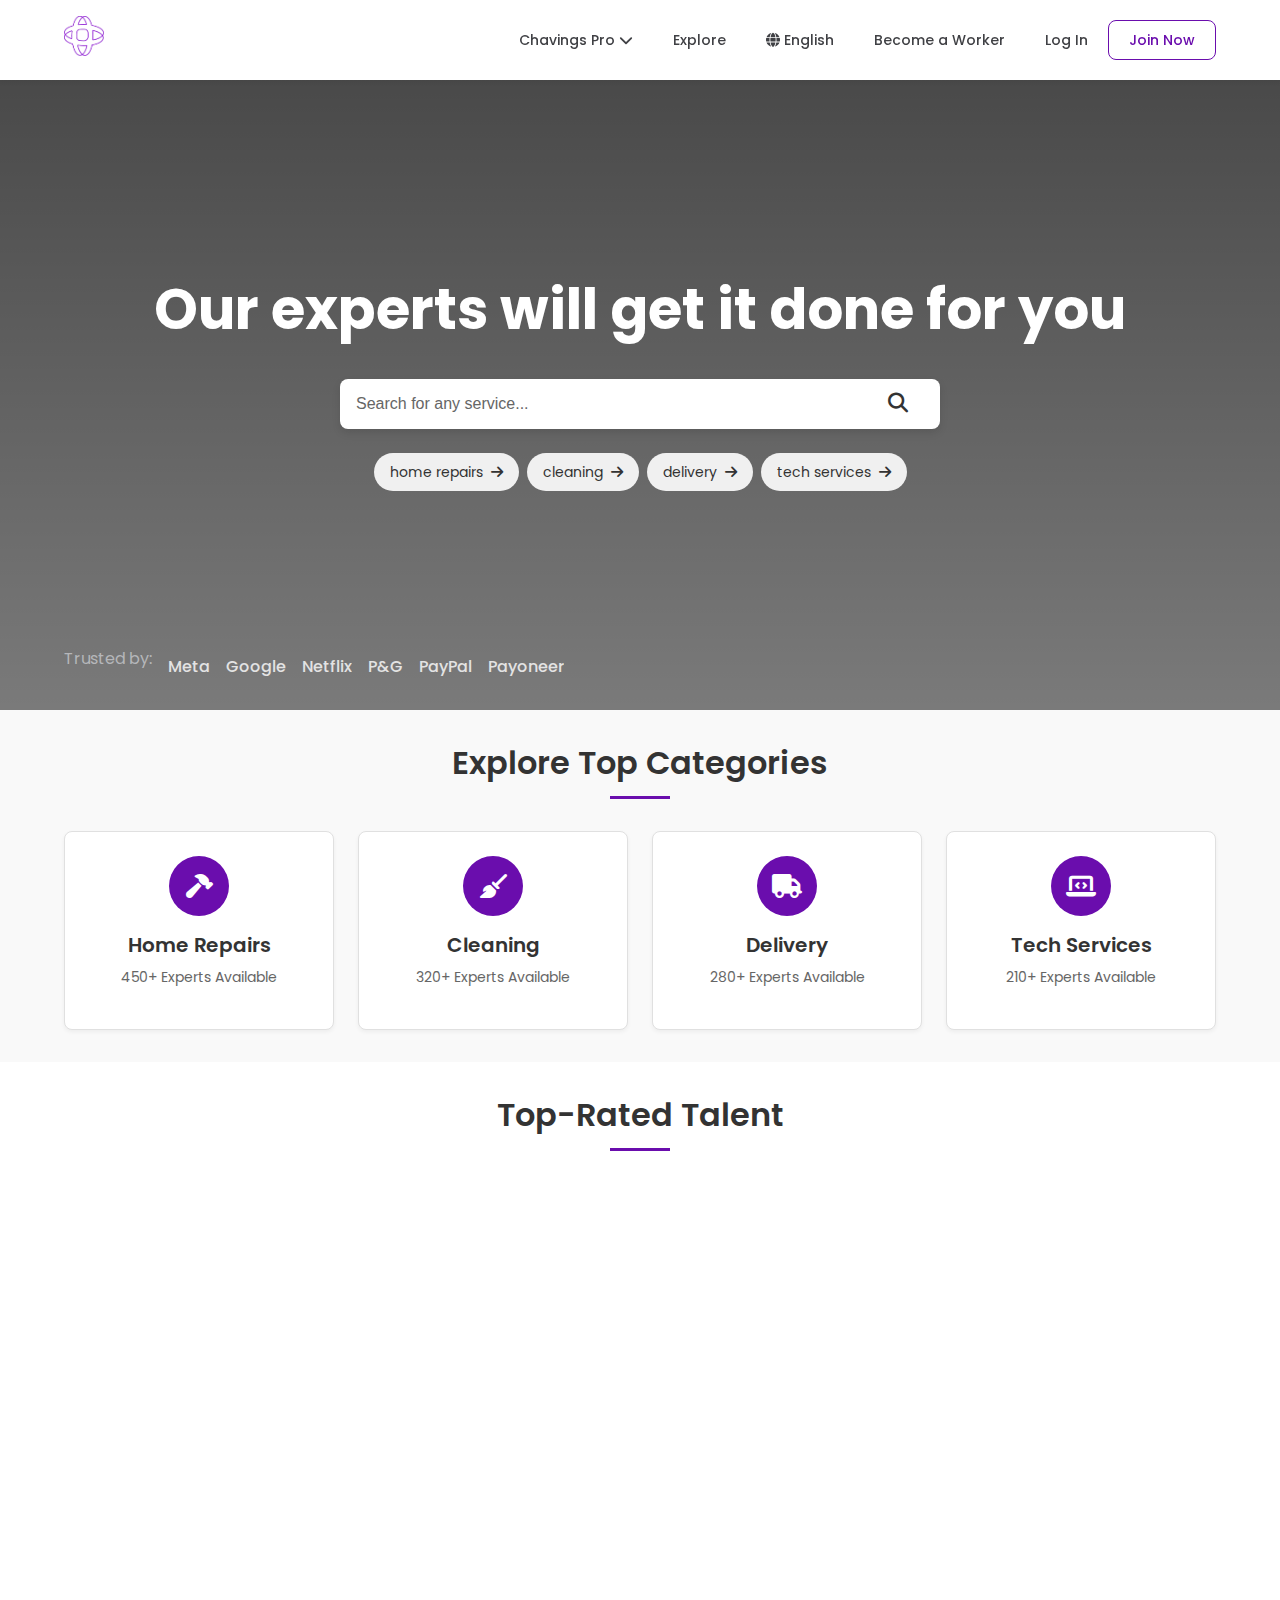
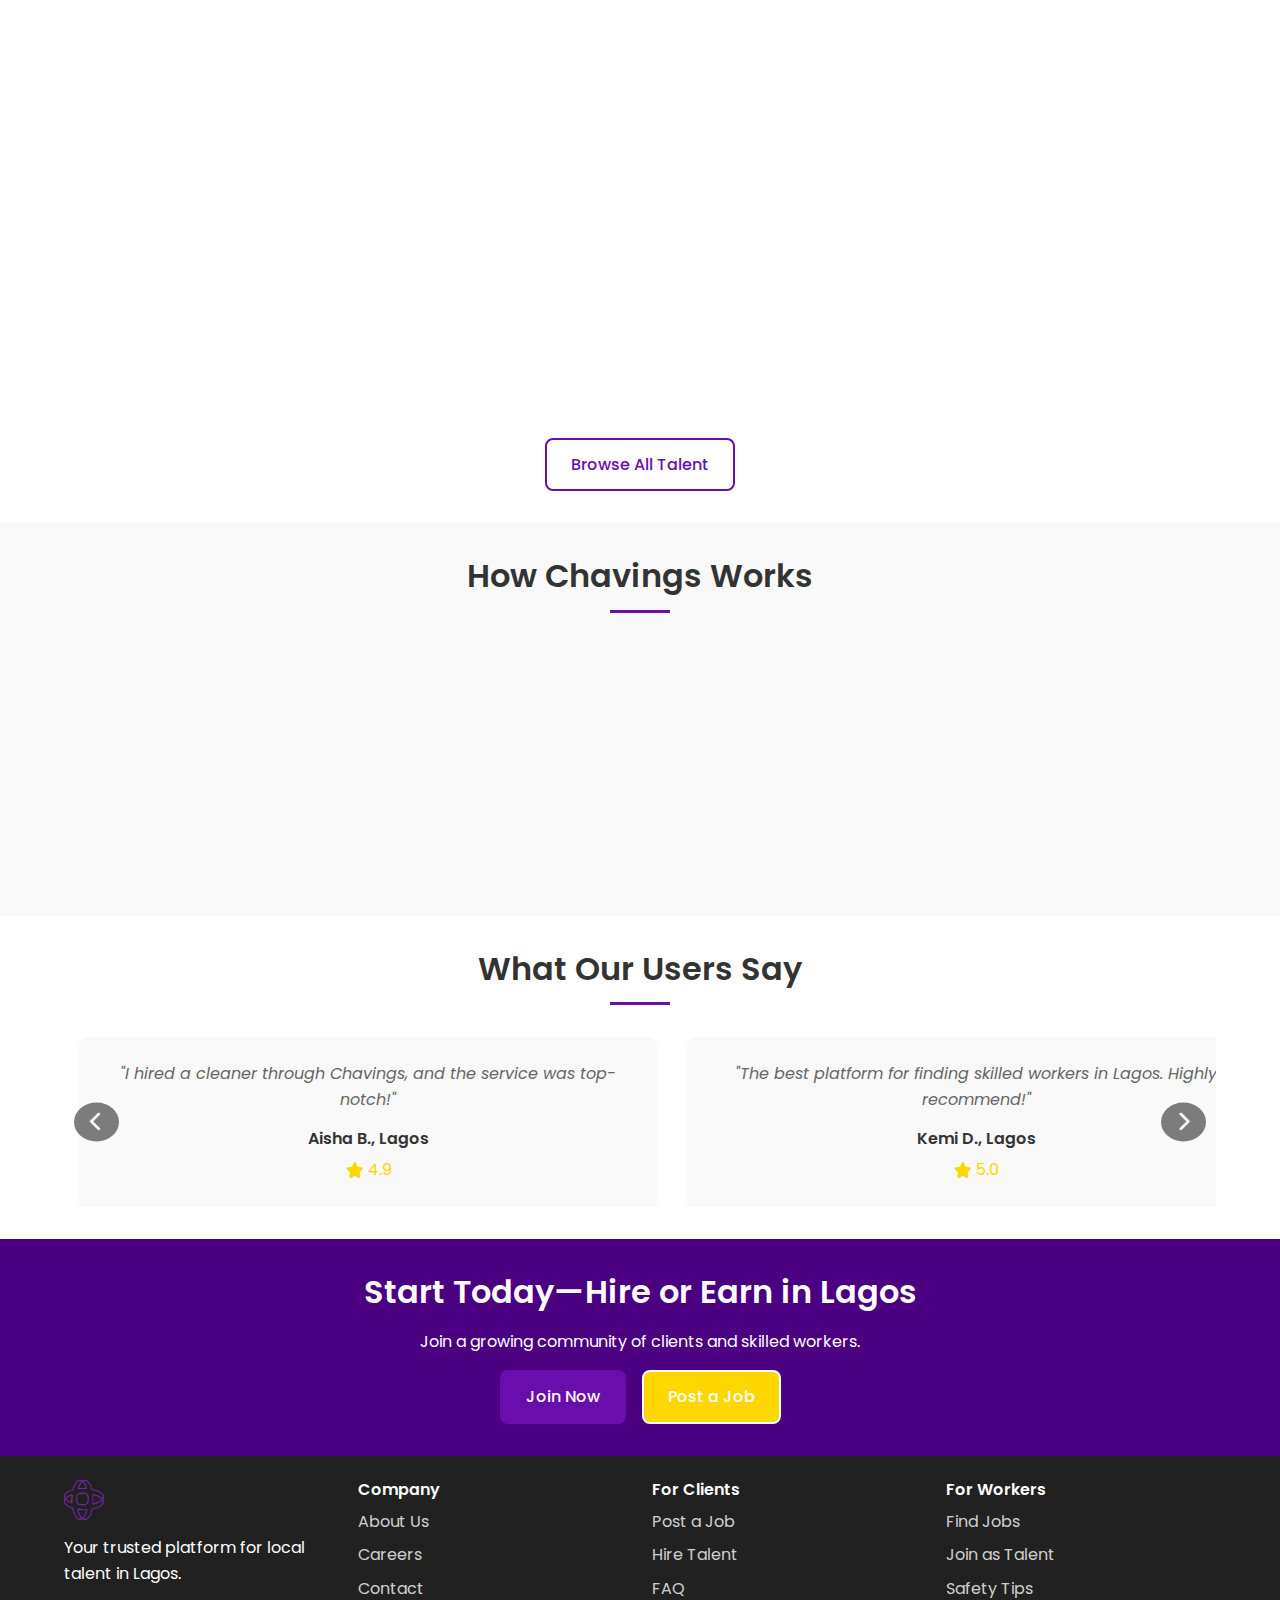
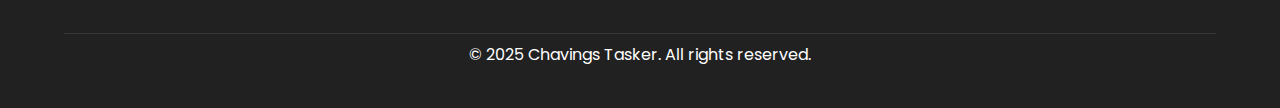
==== commit 906b8458: "Add files via upload" ====
--- a/index.html
+++ b/index.html
@@ -1,17 +1,13 @@
 <!DOCTYPE html>
 <html lang="en">
-
 <head>
     <meta charset="UTF-8">
     <meta name="viewport" content="width=device-width, initial-scale=1.0">
-    <title>Chavings Tasker- Find Local Services & Jobs</title>
+    <title>Chavings Tasker - Hire Skilled Workers in Lagos</title>
     <link rel="stylesheet" href="main.css">
-    <link rel="stylesheet" href="components.css">
     <link rel="stylesheet" href="https://cdnjs.cloudflare.com/ajax/libs/font-awesome/6.4.0/css/all.min.css">
-    <link href="https://fonts.googleapis.com/css2?family=Poppins:wght@300;400;500;600;700&display=swap"
-        rel="stylesheet">
+    <link href="https://fonts.googleapis.com/css2?family=Poppins:wght@300;400;500;600;700&display=swap" rel="stylesheet">
 </head>
-
 <body>
     <header class="main-header">
         <div class="container">
@@ -20,14 +16,23 @@
             </div>
             <nav class="main-nav">
                 <ul>
-                    <li><a href="index.html" class="active">Home</a></li>
-                    <li><a href="jobs.html">Find Jobs</a></li>
-                    <li><a href="workers.html">Find Workers</a></li>
-                    <li><a href="how-it-works.html">How it Works</a></li>
+                    <li class="dropdown">
+                        <a href="#" class="dropdown-toggle">Chavings Pro <i class="fas fa-chevron-down"></i></a>
+                        <ul class="dropdown-menu">
+                            <li><a href="#">For Clients</a></li>
+                            <li><a href="#">For Workers</a></li>
+                        </ul>
+                    </li>
+                    <li><a href="explore.html">Explore</a></li>
+                    <li class="language-selector">
+                        <a href="#"><i class="fas fa-globe"></i> English</a>
+                    </li>
+                    <li><a href="become-worker.html">Become a Worker</a></li>
+                    <li><a href="login.html">Log In</a></li>
                 </ul>
             </nav>
             <div class="auth-buttons">
-                <a href="Get-started.html" class="btn btn-primary">Get Started</a>
+                <a href="Get-started.html" class="btn btn-join">Join Now</a>
             </div>
             <div class="mobile-menu-toggle">
                 <i class="fas fa-bars"></i>
@@ -36,373 +41,227 @@
     </header>
 
     <main>
-        <!-- Hero Section -->
         <section class="hero-section">
-            <div class="container">
+            <div class="hero-video-container">
+                <video class="hero-video" autoplay loop muted playsinline>
+                    <source src="https://www.w3schools.com/html/mov_bbb.mp4" type="video/mp4">
+                    Your browser does not support the video tag.
+                </video>
+                <div class="hero-overlay"></div>
                 <div class="hero-content">
-                    <h1>Find Skilled Workers for Any Task in Nigeria</h1>
-                    <p>Connect with verified professionals for your everyday needs</p>
-
-                    <div class="search-container">
-                        <div class="search-tabs">
-                            <button class="tab active" data-tab="find-worker">Find a Worker</button>
-                            <button class="tab" data-tab="find-job">Find a Job</button>
-                        </div>
-                        <div class="search-box">
-                            <div class="search-group">
-                                <i class="fas fa-search"></i>
-                                <input type="text" placeholder="What service do you need?">
-                            </div>
-                            <div class="search-group">
-                                <i class="fas fa-map-marker-alt"></i>
-                                <input type="text" placeholder="Location">
-                            </div>
-                            <button class="btn btn-search">Search</button>
-                        </div>
-                    </div>
-
-                    <div class="hero-cta">
-                        <a href="post-job.html" class="btn btn-primary">Post a Job</a>
-                        <a href="become-worker.html" class="btn btn-secondary">Become a Worker</a>
-                    </div>
-                </div>
-            </div>
-        </section>
-
-        <!-- Categories Section -->
+                    <h1>Our experts will get it done for you</h1>
+                    <form class="search-box">
+                        <div class="search-group">
+                            <input type="text" placeholder="Search for any service...">
+                            <button type="submit" class="btn btn-search"><i class="fas fa-search"></i></button>
+                        </div>
+                    </form>
+                    <div class="suggestions">
+                        <a href="category-home-repairs.html" class="suggestion-link">home repairs <i class="fas fa-arrow-right"></i></a>
+                        <a href="category-cleaning.html" class="suggestion-link">cleaning <i class="fas fa-arrow-right"></i></a>
+                        <a href="category-delivery.html" class="suggestion-link">delivery <i class="fas fa-arrow-right"></i></a>
+                        <a href="category-tech-services.html" class="suggestion-link">tech services <i class="fas fa-arrow-right"></i></a>
+                    </div>
+                </div>
+                <div class="trusted-by">
+                    <h3>Trusted by:</h3>
+                    <div class="trusted-logos">
+                        <span>Meta</span>
+                        <span>Google</span>
+                        <span>Netflix</span>
+                        <span>P&G</span>
+                        <span>PayPal</span>
+                        <span>Payoneer</span>
+                    </div>
+                </div>
+            </div>
+        </section>
+
         <section class="categories-section">
             <div class="container">
-                <h2 class="section-title">Popular Categories</h2>
+                <h2 class="section-title">Explore Top Categories</h2>
                 <div class="categories-grid">
-                    <div class="category-card">
-                        <div class="category-icon">
-                            <i class="fas fa-hammer"></i>
-                        </div>
+                    <a href="category-home-repairs.html" class="category-card">
+                        <div class="category-icon"><i class="fas fa-hammer"></i></div>
                         <h3>Home Repairs</h3>
-                        <p>450+ Workers</p>
-                    </div>
-                    <div class="category-card">
-                        <div class="category-icon">
-                            <i class="fas fa-broom"></i>
-                        </div>
+                        <p>450+ Experts Available</p>
+                    </a>
+                    <a href="category-cleaning.html" class="category-card">
+                        <div class="category-icon"><i class="fas fa-broom"></i></div>
                         <h3>Cleaning</h3>
-                        <p>320+ Workers</p>
-                    </div>
-                    <div class="category-card">
-                        <div class="category-icon">
-                            <i class="fas fa-truck"></i>
-                        </div>
+                        <p>320+ Experts Available</p>
+                    </a>
+                    <a href="category-delivery.html" class="category-card">
+                        <div class="category-icon"><i class="fas fa-truck"></i></div>
                         <h3>Delivery</h3>
-                        <p>280+ Workers</p>
-                    </div>
-                    <div class="category-card">
-                        <div class="category-icon">
-                            <i class="fas fa-laptop-code"></i>
-                        </div>
+                        <p>280+ Experts Available</p>
+                    </a>
+                    <a href="category-tech-services.html" class="category-card">
+                        <div class="category-icon"><i class="fas fa-laptop-code"></i></div>
                         <h3>Tech Services</h3>
-                        <p>210+ Workers</p>
-                    </div>
-                    <div class="category-card">
-                        <div class="category-icon">
-                            <i class="fas fa-paint-roller"></i>
-                        </div>
-                        <h3>Painting</h3>
-                        <p>190+ Workers</p>
-                    </div>
-                    <div class="category-card">
-                        <div class="category-icon">
-                            <i class="fas fa-utensils"></i>
-                        </div>
-                        <h3>Catering</h3>
-                        <p>175+ Workers</p>
-                    </div>
-                </div>
-            </div>
-        </section>
-
-        <!-- Featured Workers Section -->
+                        <p>210+ Experts Available</p>
+                    </a>
+                </div>
+            </div>
+        </section>
+
         <section class="featured-section">
             <div class="container">
-                <h2 class="section-title">Top-Rated Workers</h2>
+                <h2 class="section-title">Top-Rated Talent</h2>
                 <div class="workers-grid">
-                    <div class="worker-card">
-                        <div class="worker-verified">
-                            <i class="fas fa-check-circle"></i> Verified
-                        </div>
+                    <a href="worker-profile.html" class="worker-card">
+                        <div class="worker-verified"><i class="fas fa-check-circle"></i> Verified</div>
                         <div class="worker-image">
-                            <img src="ade.jpg" alt="Worker name">
+                            <img src="ade.jpg" alt="Adejare Akolawole">
                         </div>
                         <div class="worker-info">
                             <h3>Adejare Akolawole</h3>
-                            <p class="worker-job">Electrician</p>
+                            <span class="worker-category">Electrician</span>
                             <div class="worker-rating">
                                 <i class="fas fa-star"></i>
+                                <i class="fas fa-star"></i>
+                                <i class="fas fa-star"></i>
+                                <i class="fas fa-star"></i>
+                                <i class="fas fa-star-half-alt"></i>
                                 <span>4.8 (56 reviews)</span>
                             </div>
-                            <div class="worker-location">
-                                <i class="fas fa-map-marker-alt"></i>
-                                <span>Lagos, Nigeria</span>
-                            </div>
-                            <a href="worker-profile.html" class="btn btn-outline btn-sm">View Profile</a>
-                        </div>
-                    </div>
-                    <div class="worker-card">
-                        <div class="worker-verified">
-                            <i class="fas fa-check-circle"></i> Verified
-                        </div>
+                            <div class="worker-location"><i class="fas fa-map-marker-alt"></i> Lagos</div>
+                            <button class="btn btn-sm">Hire Now</button>
+                        </div>
+                    </a>
+                    <a href="worker-profile.html" class="worker-card">
+                        <div class="worker-verified"><i class="fas fa-check-circle"></i> Verified</div>
                         <div class="worker-image">
-                            <img src="adeniji daniel.jpg" alt="Worker name">
-                        </div>
-                        <div class="worker-info">
-                            <h3>Adeniji Daniel</h3>
-                            <p class="worker-job">Home Cleaner</p>
-                            <div class="worker-rating">
-                                <i class="fas fa-star"></i>
-                                <span>4.9 (42 reviews)</span>
-                            </div>
-                            <div class="worker-location">
-                                <i class="fas fa-map-marker-alt"></i>
-                                <span>Abuja, Nigeria</span>
-                            </div>
-                            <a href="worker-profile.html" class="btn btn-outline btn-sm">View Profile</a>
-                        </div>
-                    </div>
-                    <div class="worker-card">
-                        <div class="worker-verified">
-                            <i class="fas fa-check-circle"></i> Verified
-                        </div>
-                        <div class="worker-image">
-                            <img src="tofunmi.jpg" alt="Worker name">
-                        </div>
-                        <div class="worker-info">
-                            <h3>Emeka Nwanze</h3>
-                            <p class="worker-job">Plumber</p>
-                            <div class="worker-rating">
-                                <i class="fas fa-star"></i>
-                                <span>4.7 (38 reviews)</span>
-                            </div>
-                            <div class="worker-location">
-                                <i class="fas fa-map-marker-alt"></i>
-                                <span>Port Harcourt, Nigeria</span>
-                            </div>
-                            <a href="worker-profile.html" class="btn btn-outline btn-sm">View Profile</a>
-                        </div>
-                    </div>
-                    <div class="worker-card">
-                        <div class="worker-verified">
-                            <i class="fas fa-check-circle"></i> Verified
-                        </div>
-                        <div class="worker-image">
-                            <img src="jerry.jpg" alt="Worker name">
+                            <img src="jerry.jpg" alt="Jeremiah">
                         </div>
                         <div class="worker-info">
                             <h3>Jeremiah</h3>
-                            <p class="worker-job">Mobile Developer</p>
+                            <span class="worker-category">Mobile Developer</span>
                             <div class="worker-rating">
+                                <i class="fas fa-star"></i>
+                                <i class="fas fa-star"></i>
+                                <i class="fas fa-star"></i>
+                                <i class="fas fa-star"></i>
                                 <i class="fas fa-star"></i>
                                 <span>4.9 (27 reviews)</span>
                             </div>
-                            <div class="worker-location">
-                                <i class="fas fa-map-marker-alt"></i>
-                                <span>Lagos, Nigeria</span>
+                            <div class="worker-location"><i class="fas fa-map-marker-alt"></i> Lagos</div>
+                            <button class="btn btn-sm">Hire Now</button>
+                        </div>
+                    </a>
+                    <a href="worker-profile.html" class="worker-card">
+                        <div class="worker-verified"><i class="fas fa-check-circle"></i> Verified</div>
+                        <div class="worker-image">
+                            <img src="fatima.jpg" alt="Fatima Ojo">
+                        </div>
+                        <div class="worker-info">
+                            <h3>Fatima Ojo</h3>
+                            <span class="worker-category">Plumber</span>
+                            <div class="worker-rating">
+                                <i class="fas fa-star"></i>
+                                <i class="fas fa-star"></i>
+                                <i class="fas fa-star"></i>
+                                <i class="fas fa-star"></i>
+                                <i class="fas fa-star-half-alt"></i>
+                                <span>4.7 (42 reviews)</span>
                             </div>
-                            <a href="worker-profile.html" class="btn btn-outline btn-sm">View Profile</a>
-                        </div>
-                    </div>
+                            <div class="worker-location"><i class="fas fa-map-marker-alt"></i> Lagos</div>
+                            <button class="btn btn-sm">Hire Now</button>
+                        </div>
+                    </a>
+                    <a href="worker-profile.html" class="worker-card">
+                        <div class="worker-verified"><i class="fas fa-check-circle"></i> Verified</div>
+                        <div class="worker-image">
+                            <img src="chinedu.jpg" alt="Chinedu Eze">
+                        </div>
+                        <div class="worker-info">
+                            <h3>Chinedu Eze</h3>
+                            <span class="worker-category">Graphic Designer</span>
+                            <div class="worker-rating">
+                                <i class="fas fa-star"></i>
+                                <i class="fas fa-star"></i>
+                                <i class="fas fa-star"></i>
+                                <i class="fas fa-star"></i>
+                                <i class="fas fa-star"></i>
+                                <span>5.0 (19 reviews)</span>
+                            </div>
+                            <div class="worker-location"><i class="fas fa-map-marker-alt"></i> Lagos</div>
+                            <button class="btn btn-sm">Hire Now</button>
+                        </div>
+                    </a>
                 </div>
                 <div class="view-all-container">
-                    <a href="workers.html" class="btn btn-outline">View All Workers</a>
-                </div>
-            </div>
-        </section>
-
-        <!-- Featured Jobs Section -->
-        <section class="featured-section bg-light">
-            <div class="container">
-                <h2 class="section-title">Recent Jobs</h2>
-                <div class="jobs-grid">
-                    <div class="job-card">
-                        <div class="job-header">
-                            <div class="job-category">Home Repair</div>
-                            <div class="job-budget">₦15,000 - ₦25,000</div>
-                        </div>
-                        <h3 class="job-title">Need Plumbing Work for New Bathroom</h3>
-                        <p class="job-description">Looking for an experienced plumber to install new pipes and fixtures
-                            in a newly constructed bathroom.</p>
-                        <div class="job-meta">
-                            <div class="job-location">
-                                <i class="fas fa-map-marker-alt"></i>
-                                <span>Lekki, Lagos</span>
-                            </div>
-                            <div class="job-time">
-                                <i class="fas fa-clock"></i>
-                                <span>Posted 2 days ago</span>
-                            </div>
-                        </div>
-                        <a href="job-details.html" class="btn btn-outline btn-sm">View Details</a>
-                    </div>
-                    <div class="job-card">
-                        <div class="job-header">
-                            <div class="job-category">Tech Services</div>
-                            <div class="job-budget">₦30,000 - ₦45,000</div>
-                        </div>
-                        <h3 class="job-title">Website Redesign for Local Business</h3>
-                        <p class="job-description">Need a skilled web developer to redesign our existing business
-                            website with modern responsive design.</p>
-                        <div class="job-meta">
-                            <div class="job-location">
-                                <i class="fas fa-map-marker-alt"></i>
-                                <span>Ikeja, Lagos</span>
-                            </div>
-                            <div class="job-time">
-                                <i class="fas fa-clock"></i>
-                                <span>Posted 3 days ago</span>
-                            </div>
-                        </div>
-                        <a href="job-details.html" class="btn btn-outline btn-sm">View Details</a>
-                    </div>
-                    <div class="job-card">
-                        <div class="job-header">
-                            <div class="job-category">Moving</div>
-                            <div class="job-budget">₦20,000</div>
-                        </div>
-                        <h3 class="job-title">Help Moving Apartment Furniture</h3>
-                        <p class="job-description">Looking for 2 strong individuals to help move furniture from a
-                            2-bedroom apartment to a new location.</p>
-                        <div class="job-meta">
-                            <div class="job-location">
-                                <i class="fas fa-map-marker-alt"></i>
-                                <span>Abuja, FCT</span>
-                            </div>
-                            <div class="job-time">
-                                <i class="fas fa-clock"></i>
-                                <span>Posted 1 day ago</span>
-                            </div>
-                        </div>
-                        <a href="job-details.html" class="btn btn-outline btn-sm">View Details</a>
-                    </div>
-                    <div class="job-card">
-                        <div class="job-header">
-                            <div class="job-category">Cleaning</div>
-                            <div class="job-budget">₦12,000</div>
-                        </div>
-                        <h3 class="job-title">Deep Cleaning for 3BR House</h3>
-                        <p class="job-description">Need thorough cleaning of a 3-bedroom house, including kitchen,
-                            bathrooms, and windows.</p>
-                        <div class="job-meta">
-                            <div class="job-location">
-                                <i class="fas fa-map-marker-alt"></i>
-                                <span>Port Harcourt</span>
-                            </div>
-                            <div class="job-time">
-                                <i class="fas fa-clock"></i>
-                                <span>Posted 5 days ago</span>
-                            </div>
-                        </div>
-                        <a href="job-details.html" class="btn btn-outline btn-sm">View Details</a>
-                    </div>
-                </div>
-                <div class="view-all-container">
-                    <a href="jobs.html" class="btn btn-outline">View All Jobs</a>
-                </div>
-            </div>
-        </section>
-
-        <!-- How It Works Section -->
-        <section class="how-it-works-section">
+                    <a href="workers.html" class="btn btn-outline">Browse All Talent</a>
+                </div>
+            </div>
+        </section>
+
+        <section class="how-it-works-section" id="how-it-works">
             <div class="container">
                 <h2 class="section-title">How Chavings Works</h2>
                 <div class="steps-container">
                     <div class="step-card">
                         <div class="step-number">1</div>
-                        <div class="step-icon">
-                            <i class="fas fa-edit"></i>
-                        </div>
+                        <div class="step-icon"><i class="fas fa-edit"></i></div>
                         <h3>Post a Job</h3>
-                        <p>Describe what you need, set your budget, and specify location</p>
+                        <p>Tell us what you need, set your budget, and pick a time.</p>
                     </div>
                     <div class="step-card">
                         <div class="step-number">2</div>
-                        <div class="step-icon">
-                            <i class="fas fa-user-check"></i>
-                        </div>
-                        <h3>Connect with Workers</h3>
-                        <p>Review profiles of verified workers and choose the best match</p>
+                        <div class="step-icon"><i class="fas fa-users"></i></div>
+                        <h3>Match with Talent</h3>
+                        <p>Get connected to verified pros in Lagos instantly.</p>
                     </div>
                     <div class="step-card">
                         <div class="step-number">3</div>
-                        <div class="step-icon">
-                            <i class="fas fa-shield-alt"></i>
-                        </div>
-                        <h3>Secure Payment</h3>
-                        <p>Payments held in escrow until you're satisfied with the job</p>
-                    </div>
-                    <div class="step-card">
-                        <div class="step-number">4</div>
-                        <div class="step-icon">
-                            <i class="fas fa-star"></i>
-                        </div>
-                        <h3>Review & Complete</h3>
-                        <p>Rate your experience and release payment when satisfied</p>
-                    </div>
-                </div>
-            </div>
-        </section>
-
-        <!-- Trust & Safety Section -->
-        <section class="trust-section bg-light">
-            <div class="container">
-                <h2 class="section-title">Trust & Safety Features</h2>
-                <div class="trust-features">
-                    <div class="trust-feature">
-                        <div class="feature-icon">
-                            <i class="fas fa-id-card"></i>
-                        </div>
-                        <div class="feature-content">
-                            <h3>ID Verification</h3>
-                            <p>All workers go through a strict ID verification process</p>
-                        </div>
-                    </div>
-                    <div class="trust-feature">
-                        <div class="feature-icon">
-                            <i class="fas fa-video"></i>
-                        </div>
-                        <div class="feature-content">
-                            <h3>Live Video Verification</h3>
-                            <p>Verify workers through live video calls before hiring</p>
-                        </div>
-                    </div>
-                    <div class="trust-feature">
-                        <div class="feature-icon">
-                            <i class="fas fa-lock"></i>
-                        </div>
-                        <div class="feature-content">
-                            <h3>Secure Payments</h3>
-                            <p>Money held in escrow until job is completed satisfactorily</p>
-                        </div>
-                    </div>
-                    <div class="trust-feature">
-                        <div class="feature-icon">
-                            <i class="fas fa-exclamation-triangle"></i>
-                        </div>
-                        <div class="feature-content">
-                            <h3>Emergency SOS</h3>
-                            <p>One-click emergency button for immediate assistance</p>
-                        </div>
-                    </div>
-                </div>
-            </div>
-        </section>
-
-        <!-- CTA Section -->
+                        <div class="step-icon"><i class="fas fa-check-circle"></i></div>
+                        <h3>Get It Done</h3>
+                        <p>Pay securely after the job’s completed to your satisfaction.</p>
+                    </div>
+                </div>
+            </div>
+        </section>
+
+        <section class="testimonials-section">
+            <div class="container">
+                <h2 class="section-title">What Our Users Say</h2>
+                <div class="testimonials-slider">
+                    <div class="testimonials-track">
+                        <div class="testimonial-card">
+                            <p>"Chavings helped me find a reliable plumber in hours. Saved my weekend!"</p>
+                            <h4>Tolu A., Lagos</h4>
+                            <div class="rating"><i class="fas fa-star"></i> 5.0</div>
+                        </div>
+                        <div class="testimonial-card">
+                            <p>"As a developer, I’ve landed steady gigs through Chavings. Great platform!"</p>
+                            <h4>Chidi O., Lagos</h4>
+                            <div class="rating"><i class="fas fa-star"></i> 4.8</div>
+                        </div>
+                        <div class="testimonial-card">
+                            <p>"I hired a cleaner through Chavings, and the service was top-notch!"</p>
+                            <h4>Aisha B., Lagos</h4>
+                            <div class="rating"><i class="fas fa-star"></i> 4.9</div>
+                        </div>
+                        <div class="testimonial-card">
+                            <p>"The best platform for finding skilled workers in Lagos. Highly recommend!"</p>
+                            <h4>Kemi D., Lagos</h4>
+                            <div class="rating"><i class="fas fa-star"></i> 5.0</div>
+                        </div>
+                    </div>
+                    <button class="slider-arrow slider-arrow-left"><i class="fas fa-chevron-left"></i></button>
+                    <button class="slider-arrow slider-arrow-right"><i class="fas fa-chevron-right"></i></button>
+                </div>
+            </div>
+        </section>
+
         <section class="cta-section">
             <div class="container">
                 <div class="cta-content">
-                    <h2>Ready to Find the Right Help?</h2>
-                    <p>Join thousands of Nigerians getting work done efficiently and safely.</p>
+                    <h2>Start Today—Hire or Earn in Lagos</h2>
+                    <p>Join a growing community of clients and skilled workers.</p>
                     <div class="cta-buttons">
-                        <a href="signup.html" class="btn btn-primary">Get Started Now</a>
-                        <a href="how-it-works.html" class="btn btn-outline">Learn More</a>
+                        <a href="signup.html" class="btn btn-primary">Join Now</a>
+                        <a href="post-job.html" class="btn btn-secondary">Post a Job</a>
                     </div>
                 </div>
             </div>
@@ -414,64 +273,39 @@
             <div class="footer-grid">
                 <div class="footer-logo">
                     <img src="chaving logopurplr.png" alt="Chavings Logo">
-                    <p>Connecting skilled workers with everyday needs across Nigeria.</p>
-                    <div class="social-links">
-                        <a href="#"><i class="fab fa-facebook-f"></i></a>
-                        <a href="#"><i class="fab fa-twitter"></i></a>
-                        <a href="#"><i class="fab fa-instagram"></i></a>
-                        <a href="#"><i class="fab fa-linkedin-in"></i></a>
-                    </div>
+                    <p>Your trusted platform for local talent in Lagos.</p>
                 </div>
                 <div class="footer-links">
-                    <h3>Quick Links</h3>
+                    <h3>Company</h3>
                     <ul>
-                        <li><a href="index.html">Home</a></li>
-                        <li><a href="jobs.html">Find Jobs</a></li>
-                        <li><a href="workers.html">Find Workers</a></li>
-                        <li><a href="how-it-works.html">How it Works</a></li>
                         <li><a href="about.html">About Us</a></li>
-                    </ul>
-                </div>
-                <div class="footer-links">
-                    <h3>For Workers</h3>
-                    <ul>
-                        <li><a href="become-worker.html">Become a Worker</a></li>
-                        <li><a href="worker-safety.html">Safety Guidelines</a></li>
-                        <li><a href="worker-faq.html">Worker FAQ</a></li>
-                        <li><a href="worker-resources.html">Resources</a></li>
-                        <li><a href="worker-success.html">Success Stories</a></li>
+                        <li><a href="careers.html">Careers</a></li>
+                        <li><a href="contact.html">Contact</a></li>
                     </ul>
                 </div>
                 <div class="footer-links">
                     <h3>For Clients</h3>
                     <ul>
                         <li><a href="post-job.html">Post a Job</a></li>
-                        <li><a href="hiring-guide.html">Hiring Guide</a></li>
-                        <li><a href="payment-info.html">Payment Information</a></li>
-                        <li><a href="client-faq.html">Client FAQ</a></li>
-                        <li><a href="client-support.html">Support</a></li>
+                        <li><a href="workers.html">Hire Talent</a></li>
+                        <li><a href="faq.html">FAQ</a></li>
                     </ul>
                 </div>
-                <div class="footer-contact">
-                    <h3>Contact Us</h3>
-                    <p><i class="fas fa-map-marker-alt"></i> 123 Adeola Odeku Street, Victoria Island, Lagos</p>
-                    <p><i class="fas fa-phone"></i> +234 800 CHAVINGS</p>
-                    <p><i class="fas fa-envelope"></i> support@chavingstasker.com</p>
+                <div class="footer-links">
+                    <h3>For Workers</h3>
+                    <ul>
+                        <li><a href="job-search.html">Find Jobs</a></li>
+                        <li><a href="become-worker.html">Join as Talent</a></li>
+                        <li><a href="safety.html">Safety Tips</a></li>
+                    </ul>
                 </div>
             </div>
             <div class="footer-bottom">
-                <p>&copy; 2025 Chavings. All rights reserved.</p>
-                <div class="footer-legal">
-                    <a href="terms.html">Terms of Service</a>
-                    <a href="privacy.html">Privacy Policy</a>
-                    <a href="cookies.html">Cookie Policy</a>
-                </div>
+                <p>© 2025 Chavings Tasker. All rights reserved.</p>
             </div>
         </div>
     </footer>
 
     <script src="main.js"></script>
-    <script src="components.js"></script>
 </body>
-
 </html>--- a/main.css
+++ b/main.css
@@ -1,54 +1,32 @@
-/* Global Styles */
 :root {
-    /* Primary Brand Colors */
     --primary-color: #6A0DAD;
-    /* Purple */
     --primary-light: #8A2BE2;
     --primary-dark: #4B0082;
-
-    /* Secondary Colors */
     --secondary-color: #FFD700;
-    /* Gold */
     --secondary-light: #FFDF33;
     --secondary-dark: #E6C200;
-
-    /* Accent Colors */
     --accent-color: #F5F5F5;
-    /* Platinum White */
     --dark-color: #212121;
-    /* Charcoal Black for Dark Mode */
-
-    /* Neutral Colors */
     --text-color: #333333;
     --text-light: #666666;
     --border-color: #E0E0E0;
     --light-bg: #F9F9F9;
-
-    /* Status Colors */
     --success: #28A745;
     --warning: #FFC107;
     --danger: #DC3545;
     --info: #17A2B8;
-
-    /* Spacing */
     --spacing-xs: 0.25rem;
     --spacing-sm: 0.5rem;
     --spacing-md: 1rem;
     --spacing-lg: 1.5rem;
     --spacing-xl: 2rem;
     --spacing-xxl: 3rem;
-
-    /* Border Radius */
     --border-radius-sm: 4px;
     --border-radius-md: 8px;
     --border-radius-lg: 16px;
-
-    /* Box Shadow */
     --shadow-sm: 0 2px 4px rgba(0, 0, 0, 0.05);
     --shadow-md: 0 4px 8px rgba(0, 0, 0, 0.1);
     --shadow-lg: 0 8px 16px rgba(0, 0, 0, 0.1);
-
-    /* Font Sizes */
     --font-size-xs: 0.75rem;
     --font-size-sm: 0.875rem;
     --font-size-md: 1rem;
@@ -56,12 +34,10 @@
     --font-size-xl: 1.5rem;
     --font-size-xxl: 2rem;
     --font-size-xxxl: 2.5rem;
-
-    /* Container Width */
+    --font-size-hero: 3.5rem;
     --container-width: 1200px;
 }
 
-/* Reset & Base Styles */
 * {
     margin: 0;
     padding: 0;
@@ -77,29 +53,19 @@
     font-family: 'Poppins', sans-serif;
     line-height: 1.6;
     color: var(--text-color);
-    background-color: #FFFFFF;
+    background-color: var(--accent-color);
 }
 
 a {
     text-decoration: none;
-    color: var(--primary-color);
+    color: #404145; /* Fiverr's link color */
     transition: color 0.3s ease;
 }
 
 a:hover {
-    color: var(--primary-light);
-}
-
-ul {
-    list-style: none;
-}
-
-img {
-    max-width: 100%;
-    height: auto;
-}
-
-/* Container */
+    color: var(--primary-color); /* Use Chavings purple for hover */
+}
+
 .container {
     width: 100%;
     max-width: var(--container-width);
@@ -107,66 +73,19 @@
     padding: 0 var(--spacing-lg);
 }
 
-/* Typography */
-h1,
-h2,
-h3,
-h4,
-h5,
-h6 {
+h1, h2, h3, h4 {
     margin-bottom: var(--spacing-md);
     font-weight: 600;
     line-height: 1.3;
     color: var(--text-color);
 }
 
-h1 {
-    font-size: var(--font-size-xxxl);
-}
-
-h2 {
-    font-size: var(--font-size-xxl);
-}
-
-h3 {
-    font-size: var(--font-size-xl);
-}
-
-h4 {
-    font-size: var(--font-size-lg);
-}
-
-h5 {
-    font-size: var(--font-size-md);
-}
-
-h6 {
-    font-size: var(--font-size-sm);
-}
-
-p {
-    margin-bottom: var(--spacing-md);
-}
-
-.section-title {
-    text-align: center;
-    margin-bottom: var(--spacing-xl);
-    position: relative;
-    padding-bottom: var(--spacing-md);
-}
-
-.section-title::after {
-    content: '';
-    position: absolute;
-    bottom: 0;
-    left: 50%;
-    transform: translateX(-50%);
-    width: 60px;
-    height: 3px;
-    background-color: var(--primary-color);
-}
-
-/* Buttons */
+h1 { font-size: var(--font-size-xxxl); }
+h2 { font-size: var(--font-size-xxl); }
+h3 { font-size: var(--font-size-xl); }
+h4 { font-size: var(--font-size-md); }
+p { margin-bottom: var(--spacing-md); }
+
 .btn {
     display: inline-block;
     padding: 0.75rem 1.5rem;
@@ -186,7 +105,6 @@
 
 .btn-primary:hover {
     background-color: var(--primary-dark);
-    color: white;
 }
 
 .btn-secondary {
@@ -209,45 +127,60 @@
     color: white;
 }
 
+.btn-join {
+    background-color: transparent;
+    border: 1px solid var(--primary-color);
+    color: var(--primary-color);
+    padding: 0.5rem 1.25rem;
+    font-size: var(--font-size-sm);
+}
+
+.btn-join:hover {
+    background-color: var(--primary-color);
+    color: white;
+}
+
+.btn-search {
+    background-color: transparent;
+    color: var(--text-color);
+    padding: 0 var(--spacing-md);
+    border: none;
+    font-size: 1.25rem;
+}
+
+.btn-search:hover {
+    color: var(--primary-color);
+}
+
 .btn-sm {
     padding: 0.5rem 1rem;
     font-size: var(--font-size-sm);
-}
-
-.btn-search {
     background-color: var(--primary-color);
     color: white;
-    border-radius: 0 var(--border-radius-md) var(--border-radius-md) 0;
-    padding: 0 1.5rem;
-}
-
-.btn-search:hover {
+    border: none;
+}
+
+.btn-sm:hover {
     background-color: var(--primary-dark);
-    color: white;
-}
-
-/* Background Utilities */
-.bg-light {
-    background-color: var(--light-bg);
-}
-
-.bg-primary {
-    background-color: var(--primary-color);
-    color: white;
-}
-
-.bg-secondary {
-    background-color: var(--secondary-color);
-}
-
-/* Header & Navigation */
+}
+
 .main-header {
     background-color: white;
+    color: var(--text-color);
     box-shadow: var(--shadow-sm);
     padding: 1rem 0;
     position: sticky;
     top: 0;
     z-index: 1000;
+    transition: transform 0.3s ease;
+}
+
+.main-header.sticky {
+    box-shadow: var(--shadow-md);
+}
+
+.main-header.hide {
+    transform: translateY(-100%);
 }
 
 .main-header .container {
@@ -256,43 +189,117 @@
     justify-content: space-between;
 }
 
-.logo {
-    display: flex;
-    align-items: center;
-}
-
 .logo img {
-    max-height: 100px;
+    width: 40px;
+    height: 40px;
+}
+
+.main-nav {
+    margin-left: auto; /* Push the nav to the right */
+    display: flex;
+    align-items: center;
 }
 
 .main-nav ul {
     display: flex;
+    align-items: center;
+    list-style: none;
 }
 
 .main-nav ul li {
-    margin-left: var(--spacing-lg);
+    margin: 0 var(--spacing-sm);
 }
 
 .main-nav ul li a {
-    color: var(--text-color);
+    color: #404145;
     font-weight: 500;
-    padding: 0.5rem 0;
+    font-size: var(--font-size-sm);
+    padding: 0.5rem 0.75rem;
+    transition: color 0.3s ease;
+}
+
+.main-nav ul li a:hover {
+    color: var(--primary-color);
+}
+
+.main-nav ul li.dropdown {
     position: relative;
 }
 
-.main-nav ul li a:hover,
-.main-nav ul li a.active {
+.main-nav ul li.dropdown .dropdown-toggle {
+    display: flex;
+    align-items: center;
+    gap: 0.25rem;
+}
+
+.main-nav ul li.dropdown .dropdown-menu {
+    display: none;
+    position: absolute;
+    top: 100%;
+    left: 0;
+    background-color: white;
+    box-shadow: var(--shadow-md);
+    border-radius: var(--border-radius-sm);
+    list-style: none;
+    padding: var(--spacing-sm) 0;
+    min-width: 150px;
+}
+
+.main-nav ul li.dropdown:hover .dropdown-menu {
+    display: block;
+}
+
+.main-nav ul li.dropdown .dropdown-menu li {
+    margin: 0;
+}
+
+.main-nav ul li.dropdown .dropdown-menu li a {
+    padding: var(--spacing-sm) var(--spacing-md);
+    display: block;
+    font-size: var(--font-size-sm);
+}
+
+.main-nav ul li.dropdown .dropdown-menu li a:hover {
+    background-color: var(--light-bg);
     color: var(--primary-color);
 }
 
-.main-nav ul li a.active::after {
-    content: '';
-    position: absolute;
-    bottom: 0;
+.main-nav ul li.language-selector a {
+    display: flex;
+    align-items: center;
+    gap: 0.25rem;
+}
+
+.main-nav.active {
+    display: block;
+    position: fixed;
+    top: 0;
     left: 0;
     width: 100%;
-    height: 2px;
-    background-color: var(--primary-color);
+    height: 100%;
+    background-color: white;
+    padding: var(--spacing-xl) var(--spacing-md);
+    z-index: 999;
+}
+
+.main-nav.active ul {
+    flex-direction: column;
+    align-items: flex-start;
+    gap: var(--spacing-md);
+}
+
+.main-nav.active ul li {
+    margin: 0;
+}
+
+.main-nav.active ul li a {
+    font-size: var(--font-size-md);
+}
+
+.main-nav.active ul li.dropdown .dropdown-menu {
+    position: static;
+    box-shadow: none;
+    padding: var(--spacing-sm) var(--spacing-md);
 }
 
 .auth-buttons {
@@ -304,83 +311,75 @@
     display: none;
     font-size: 1.5rem;
     cursor: pointer;
-}
-
-/* Hero Section */
+    color: var(--text-color);
+}
+
 .hero-section {
-    background: linear-gradient(rgba(106, 13, 173, 0.8), rgba(106, 13, 173, 0.8)), url('../assets/images/hero-bg.jpg');
-    background-size: cover;
-    background-position: center;
-    color: white;
-    padding: var(--spacing-xxl) 0;
+    position: relative;
+    min-height: 70vh;
+    overflow: hidden;
+}
+
+.hero-video-container {
+    position: relative;
+    min-height: 70vh;
+    display: flex;
+    flex-direction: column;
+    align-items: center;
+    justify-content: center;
     text-align: center;
+    padding: var(--spacing-xl) 0;
+}
+
+.hero-video {
+    position: absolute;
+    top: 0;
+    left: 0;
+    width: 100%;
+    height: 100%;
+    object-fit: cover;
+    z-index: -1;
+}
+
+.hero-overlay {
+    position: absolute;
+    top: 0;
+    left: 0;
+    width: 100%;
+    height: 100%;
+    background: linear-gradient(rgba(0, 0, 0, 0.7), rgba(0, 0, 0, 0.5));
+    z-index: -1;
 }
 
 .hero-content {
-    max-width: 800px;
-    margin: 0 auto;
+    position: relative;
+    width: 100%;
+    max-width: var(--container-width);
+    padding: 0 var(--spacing-lg);
 }
 
 .hero-content h1 {
-    font-size: 2.5rem;
-    color: white;
-    margin-bottom: var(--spacing-md);
-}
-
-.hero-content p {
-    font-size: var(--font-size-lg);
+    font-size: var(--font-size-hero);
+    color: white;
     margin-bottom: var(--spacing-xl);
-    opacity: 0.9;
-}
-
-.search-container {
+    font-weight: 700;
+}
+
+.search-box {
+    display: flex;
+    max-width: 600px;
+    width: 100%;
+    margin: var(--spacing-lg) auto;
+}
+
+.search-group {
+    flex: 1;
+    display: flex;
+    align-items: center;
     background-color: white;
     border-radius: var(--border-radius-md);
     box-shadow: var(--shadow-md);
-    margin-bottom: var(--spacing-xl);
-    overflow: hidden;
-}
-
-.search-tabs {
-    display: flex;
-    border-bottom: 1px solid var(--border-color);
-}
-
-.search-tabs .tab {
-    flex: 1;
-    padding: 1rem;
-    background: none;
-    border: none;
-    font-weight: 500;
-    cursor: pointer;
-    transition: all 0.3s ease;
-}
-
-.search-tabs .tab.active {
-    background-color: var(--primary-color);
-    color: white;
-}
-
-.search-box {
-    display: flex;
-    padding: 1rem;
-}
-
-.search-group {
-    flex: 1;
-    display: flex;
-    align-items: center;
-    border-right: 1px solid var(--border-color);
-    padding: 0 1rem;
-}
-
-.search-group:last-of-type {
-    border-right: none;
-}
-
-.search-group i {
-    color: var(--text-light);
-    margin-right: 0.5rem;
+    padding: 0 var(--spacing-md);
 }
 
 .search-group input {
@@ -388,42 +387,134 @@
     outline: none;
     width: 100%;
     font-size: var(--font-size-md);
-    padding: 0.5rem 0;
-}
-
-.hero-cta {
-    display: flex;
+    padding: var(--spacing-md) 0;
+    color: var(--text-color);
+}
+
+.search-group input::placeholder {
+    color: var(--text-light);
+}
+
+.suggestions {
+    display: flex;
+    flex-wrap: wrap;
+    gap: var(--spacing-sm);
+    justify-content: center;
+    margin-top: var(--spacing-md);
+    margin-bottom: var(--spacing-lg);
+}
+
+.suggestion-link {
+    background-color: rgba(255, 255, 255, 0.9);
+    color: var(--text-color);
+    padding: 0.5rem 1rem;
+    border-radius: 20px;
+    font-size: var(--font-size-sm);
+    display: flex;
+    align-items: center;
+    gap: 0.5rem;
+    transition: background-color 0.3s ease;
+}
+
+.suggestion-link:hover {
+    background-color: white;
+    color: var(--primary-color);
+}
+
+.trusted-by {
+    position: absolute;
+    bottom: var(--spacing-lg);
+    left: 50%;
+    transform: translateX(-50%);
+    display: flex;
+    align-items: center;
     gap: var(--spacing-md);
-    justify-content: center;
-}
-
-/* Categories Section */
+    z-index: 1;
+    width: 100%;
+    max-width: var(--container-width);
+    padding: 0 var(--spacing-lg);
+    overflow-x: auto;
+    white-space: nowrap;
+}
+
+.trusted-by h3 {
+    font-size: var(--font-size-md);
+    font-weight: 400;
+    color: #B5B6BA; /* Light gray text */
+}
+
+.trusted-logos {
+    display: flex;
+    align-items: center;
+    gap: var(--spacing-md);
+}
+
+.trusted-logos span {
+    font-size: var(--font-size-md);
+    font-weight: 500;
+    color: white;
+    opacity: 0.8;
+    transition: opacity 0.3s ease;
+}
+
+.trusted-logos span:hover {
+    opacity: 1;
+}
+
 .categories-section {
-    padding: var(--spacing-xxl) 0;
+    padding: var(--spacing-xl) 0;
+    background-color: var(--light-bg);
 }
 
 .categories-grid {
     display: grid;
-    grid-template-columns: repeat(auto-fill, minmax(180px, 1fr));
+    grid-template-columns: repeat(auto-fill, minmax(220px, 1fr));
     gap: var(--spacing-lg);
 }
 
 .category-card {
     background-color: white;
+    border: 1px solid var(--border-color);
     border-radius: var(--border-radius-md);
     box-shadow: var(--shadow-sm);
     padding: var(--spacing-lg);
     text-align: center;
     transition: all 0.3s ease;
+    opacity: 0;
+    transform: translateY(20px);
+    position: relative;
+    overflow: hidden;
+}
+
+.category-card::before {
+    content: '';
+    position: absolute;
+    top: 0;
+    left: 0;
+    width: 100%;
+    height: 4px;
+    background: linear-gradient(90deg, var(--primary-color), var(--primary-light));
+    opacity: 0;
+    transition: opacity 0.3s ease;
+}
+
+.category-card:hover::before {
+    opacity: 1;
 }
 
 .category-card:hover {
-    transform: translateY(-5px);
+    transform: translateY(-8px);
     box-shadow: var(--shadow-md);
+    border-color: var(--primary-light);
+}
+
+.category-card.animate {
+    opacity: 1;
+    transform: translateY(0);
 }
 
 .category-icon {
-    background-color: var(--primary-light);
+    background-color: var(--primary-color);
     color: white;
     width: 60px;
     height: 60px;
@@ -433,42 +524,72 @@
     justify-content: center;
     margin: 0 auto var(--spacing-md);
     font-size: 1.5rem;
+    transition: transform 0.3s ease;
+}
+
+.category-card:hover .category-icon {
+    transform: scale(1.1);
 }
 
 .category-card h3 {
+    font-size: var(--font-size-lg);
+    color: var(--text-color);
     margin-bottom: var(--spacing-sm);
-    font-size: var(--font-size-md);
 }
 
 .category-card p {
+    font-size: var(--font-size-sm);
     color: var(--text-light);
-    margin-bottom: 0;
-    font-size: var(--font-size-sm);
-}
-
-/* Featured Workers Section */
+}
+
 .featured-section {
-    padding: var(--spacing-xxl) 0;
+    padding: var(--spacing-xl) 0;
+    background-color: white;
 }
 
 .workers-grid {
     display: grid;
-    grid-template-columns: repeat(auto-fill, minmax(250px, 1fr));
+    grid-template-columns: repeat(auto-fill, minmax(280px, 1fr));
     gap: var(--spacing-lg);
 }
 
 .worker-card {
     background-color: white;
+    border: 1px solid var(--border-color);
     border-radius: var(--border-radius-md);
     box-shadow: var(--shadow-sm);
     overflow: hidden;
     transition: all 0.3s ease;
+    opacity: 0;
+    transform: translateY(20px);
     position: relative;
 }
 
+.worker-card::before {
+    content: '';
+    position: absolute;
+    top: 0;
+    left: 0;
+    width: 100%;
+    height: 4px;
+    background: linear-gradient(90deg, var(--primary-color), var(--primary-light));
+    opacity: 0;
+    transition: opacity 0.3s ease;
+}
+
+.worker-card:hover::before {
+    opacity: 1;
+}
+
 .worker-card:hover {
-    transform: translateY(-5px);
+    transform: translateY(-8px);
     box-shadow: var(--shadow-md);
+    border-color: var(--primary-light);
+}
+
+.worker-card.animate {
+    opacity: 1;
+    transform: translateY(0);
 }
 
 .worker-verified {
@@ -486,30 +607,41 @@
 }
 
 .worker-image {
-    height: 150px;
+    height: 180px;
     overflow: hidden;
+    position: relative;
 }
 
 .worker-image img {
     width: 100%;
     height: 100%;
     object-fit: cover;
+    transition: transform 0.3s ease;
+}
+
+.worker-card:hover .worker-image img {
+    transform: scale(1.05);
 }
 
 .worker-info {
-    padding: var(--spacing-md);
+    padding: var(--spacing-lg);
     text-align: center;
 }
 
 .worker-info h3 {
+    font-size: var(--font-size-lg);
+    color: var(--text-color);
     margin-bottom: var(--spacing-xs);
-    font-size: var(--font-size-md);
-}
-
-.worker-job {
+}
+
+.worker-category {
+    display: inline-block;
+    background-color: var(--accent-color);
     color: var(--text-light);
+    font-size: var(--font-size-sm);
+    padding: 0.25rem 0.75rem;
+    border-radius: var(--border-radius-sm);
     margin-bottom: var(--spacing-sm);
-    font-size: var(--font-size-sm);
 }
 
 .worker-rating {
@@ -521,6 +653,16 @@
     margin-bottom: var(--spacing-sm);
 }
 
+.worker-rating i {
+    font-size: var(--font-size-sm);
+}
+
+.worker-rating span {
+    color: var(--text-light);
+    font-size: var(--font-size-sm);
+    margin-left: 0.5rem;
+}
+
 .worker-location {
     display: flex;
     align-items: center;
@@ -531,74 +673,8 @@
     margin-bottom: var(--spacing-md);
 }
 
-/* Jobs Section */
-.jobs-grid {
-    display: grid;
-    grid-template-columns: repeat(auto-fill, minmax(280px, 1fr));
-    gap: var(--spacing-lg);
-}
-
-.job-card {
-    background-color: white;
-    border-radius: var(--border-radius-md);
-    box-shadow: var(--shadow-sm);
-    padding: var(--spacing-lg);
-    transition: all 0.3s ease;
-}
-
-.job-card:hover {
-    transform: translateY(-5px);
-    box-shadow: var(--shadow-md);
-}
-
-.job-header {
-    display: flex;
-    justify-content: space-between;
-    margin-bottom: var(--spacing-sm);
-}
-
-.job-category {
-    background-color: var(--primary-light);
-    color: white;
-    padding: 0.25rem 0.5rem;
-    border-radius: 20px;
-    font-size: var(--font-size-xs);
-}
-
-.job-budget {
-    color: var(--primary-color);
-    font-weight: 600;
-    font-size: var(--font-size-sm);
-}
-
-.job-title {
-    margin-bottom: var(--spacing-sm);
-    font-size: var(--font-size-md);
-}
-
-.job-description {
-    color: var(--text-light);
-    margin-bottom: var(--spacing-md);
-    font-size: var(--font-size-sm);
-    display: -webkit-box;
-    -webkit-line-clamp: 3;
-    -webkit-box-orient: vertical;
-    overflow: hidden;
-}
-
-.job-meta {
-    display: flex;
-    justify-content: space-between;
-    margin-bottom: var(--spacing-md);
-    font-size: var(--font-size-xs);
-    color: var(--text-light);
-}
-
-.job-location,
-.job-time {
-    display: flex;
-    align-items: center;
-    gap: 0.25rem;
+.worker-info .btn {
+    width: 100%;
 }
 
 .view-all-container {
@@ -606,10 +682,27 @@
     margin-top: var(--spacing-xl);
 }
 
-/* How It Works Section */
+.section-title {
+    text-align: center;
+    margin-bottom: var(--spacing-xl);
+    position: relative;
+    padding-bottom: var(--spacing-md);
+}
+
+.section-title::after {
+    content: '';
+    position: absolute;
+    bottom: 0;
+    left: 50%;
+    transform: translateX(-50%);
+    width: 60px;
+    height: 3px;
+    background-color: var(--primary-color);
+}
+
 .how-it-works-section {
-    padding: var(--spacing-xxl) 0;
-    background-color: white;
+    padding: var(--spacing-xl) 0;
+    background-color: var(--light-bg);
 }
 
 .steps-container {
@@ -620,21 +713,53 @@
 
 .step-card {
     background-color: white;
+    border: 1px solid var(--border-color);
     border-radius: var(--border-radius-md);
     box-shadow: var(--shadow-sm);
-    padding: var(--spacing-xl);
+    padding: var(--spacing-lg) var(--spacing-md);
     text-align: center;
     position: relative;
-    border-top: 4px solid var(--primary-color);
+    transition: all 0.3s ease;
+    opacity: 0;
+    transform: translateY(20px);
+    overflow: hidden;
+    min-height: 220px;
+}
+
+.step-card::before {
+    content: '';
+    position: absolute;
+    top: 0;
+    left: 0;
+    width: 100%;
+    height: 4px;
+    background: linear-gradient(90deg, var(--primary-color), var(--primary-light));
+    opacity: 0;
+    transition: opacity 0.3s ease;
+}
+
+.step-card:hover::before {
+    opacity: 1;
+}
+
+.step-card:hover {
+    transform: translateY(-8px);
+    box-shadow: var(--shadow-md);
+    border-color: var(--primary-light);
+}
+
+.step-card.animate {
+    opacity: 1;
+    transform: translateY(0);
 }
 
 .step-number {
     position: absolute;
-    top: -15px;
+    top: 10px;
     left: 50%;
     transform: translateX(-50%);
-    background-color: var(--primary-color);
-    color: white;
+    background-color: var(--secondary-color);
+    color: var(--text-color);
     width: 30px;
     height: 30px;
     display: flex;
@@ -642,89 +767,119 @@
     justify-content: center;
     border-radius: 50%;
     font-weight: 600;
+    font-size: var(--font-size-sm);
 }
 
 .step-icon {
+    background-color: var(--primary-color);
+    color: white;
+    width: 60px;
+    height: 60px;
+    border-radius: 50%;
+    display: flex;
+    align-items: center;
+    justify-content: center;
+    margin: var(--spacing-lg) auto var(--spacing-md);
+    font-size: 1.5rem;
+    transition: transform 0.3s ease;
+}
+
+.step-card:hover .step-icon {
+    transform: scale(1.1);
+}
+
+.step-card h3 {
+    font-size: var(--font-size-lg);
+    color: var(--text-color);
+    margin-bottom: var(--spacing-sm);
+}
+
+.step-card p {
+    font-size: var(--font-size-sm);
+    color: var(--text-light);
+    line-height: 1.4;
+}
+
+.testimonials-section {
+    padding: var(--spacing-xl) 0;
+    background-color: white;
+}
+
+.testimonials-slider {
+    position: relative;
+    overflow: hidden;
+    max-width: 100%;
+    margin: 0 auto;
+}
+
+.testimonials-track {
+    display: flex;
+    transition: transform 0.5s ease-in-out;
+}
+
+.testimonial-card {
+    flex: 0 0 50%; /* Show 2 cards on desktop */
     background-color: var(--light-bg);
-    width: 70px;
-    height: 70px;
-    border-radius: 50%;
-    display: flex;
-    align-items: center;
-    justify-content: center;
-    margin: 0 auto var(--spacing-md);
-    font-size: 1.5rem;
-    color: var(--primary-color);
-}
-
-/* Trust Features Section */
-.trust-section {
-    padding: var(--spacing-xxl) 0;
-}
-
-.trust-features {
-    display: grid;
-    grid-template-columns: repeat(auto-fit, minmax(280px, 1fr));
-    gap: var(--spacing-lg);
-}
-
-.trust-feature {
-    display: flex;
-    align-items: center;
-    gap: var(--spacing-md);
-    background-color: white;
     border-radius: var(--border-radius-md);
     box-shadow: var(--shadow-sm);
     padding: var(--spacing-lg);
-}
-
-.feature-icon {
-    background-color: var(--primary-light);
-    color: white;
-    width: 50px;
-    height: 50px;
+    text-align: center;
+    margin: 0 var(--spacing-md);
+    box-sizing: border-box;
+}
+
+.testimonial-card p {
+    font-style: italic;
+    color: var(--text-light);
+}
+
+.testimonial-card h4 {
+    margin: var(--spacing-sm) 0;
+}
+
+.rating {
+    color: var(--secondary-color);
+    display: flex;
+    align-items: center;
+    justify-content: center;
+    gap: 0.25rem;
+}
+
+.slider-arrow {
+    position: absolute;
+    top: 50%;
+    transform: translateY(-50%);
+    background-color: rgba(0, 0, 0, 0.5);
+    color: white;
+    border: none;
+    padding: var(--spacing-sm) var(--spacing-md);
+    cursor: pointer;
+    font-size: 1.25rem;
     border-radius: 50%;
-    display: flex;
-    align-items: center;
-    justify-content: center;
-    font-size: 1.25rem;
-    flex-shrink: 0;
-}
-
-.feature-content h3 {
-    margin-bottom: var(--spacing-xs);
-    font-size: var(--font-size-md);
-}
-
-.feature-content p {
-    color: var(--text-light);
-    margin-bottom: 0;
-    font-size: var(--font-size-sm);
-}
-
-/* CTA Section */
+    transition: background-color 0.3s ease;
+}
+
+.slider-arrow:hover {
+    background-color: var(--primary-color);
+}
+
+.slider-arrow-left {
+    left: 10px;
+}
+
+.slider-arrow-right {
+    right: 10px;
+}
+
 .cta-section {
-    padding: var(--spacing-xxl) 0;
-    background: linear-gradient(rgba(106, 13, 173, 0.9), rgba(106, 13, 173, 0.9)), url('../assets/images/cta-bg.jpg');
-    background-size: cover;
-    background-position: center;
+    padding: var(--spacing-xl) 0;
+    background-color: var(--primary-dark);
     text-align: center;
     color: white;
 }
 
-.cta-content {
-    max-width: 700px;
-    margin: 0 auto;
-}
-
 .cta-content h2 {
     color: white;
-    margin-bottom: var(--spacing-md);
-}
-
-.cta-content p {
-    margin-bottom: var(--spacing-lg);
-    opacity: 0.9;
 }
 
 .cta-buttons {
@@ -733,77 +888,43 @@
     gap: var(--spacing-md);
 }
 
-.cta-buttons .btn-outline {
+.cta-buttons .btn-secondary {
     border-color: white;
     color: white;
 }
 
-.cta-buttons .btn-outline:hover {
+.cta-buttons .btn-secondary:hover {
     background-color: white;
     color: var(--primary-color);
 }
 
-/* Footer */
 .main-footer {
     background-color: var(--dark-color);
     color: white;
-    padding: var(--spacing-xxl) 0 var(--spacing-lg);
+    padding: var(--spacing-lg) 0;
 }
 
 .footer-grid {
     display: grid;
-    grid-template-columns: 2fr 1fr 1fr 1fr 1.5fr;
-    gap: var(--spacing-xl);
-    margin-bottom: var(--spacing-xl);
+    grid-template-columns: repeat(auto-fit, minmax(200px, 1fr));
+    gap: var(--spacing-lg);
+    margin-bottom: var(--spacing-lg);
 }
 
 .footer-logo img {
-    max-width: 150px;
-    margin-bottom: var(--spacing-md);
-}
-
-.footer-logo p {
-    opacity: 0.8;
-    margin-bottom: var(--spacing-md);
-}
-
-.social-links {
-    display: flex;
-    gap: var(--spacing-sm);
-}
-
-.social-links a {
-    display: flex;
-    align-items: center;
-    justify-content: center;
-    width: 36px;
-    height: 36px;
-    background-color: rgba(255, 255, 255, 0.1);
-    border-radius: 50%;
-    color: white;
-    transition: all 0.3s ease;
-}
-
-.social-links a:hover {
-    background-color: var(--primary-color);
+    width: 40px;
+    height: 40px;
+    margin-bottom: var(--spacing-sm);
 }
 
 .footer-links h3 {
     color: white;
     font-size: var(--font-size-md);
-    margin-bottom: var(--spacing-md);
-    position: relative;
-    padding-bottom: var(--spacing-sm);
-}
-
-.footer-links h3::after {
-    content: '';
-    position: absolute;
-    bottom: 0;
-    left: 0;
-    width: 40px;
-    height: 2px;
-    background-color: var(--primary-color);
+    margin-bottom: var(--spacing-sm);
+}
+
+.footer-links ul {
+    list-style: none;
 }
 
 .footer-links ul li {
@@ -812,86 +933,23 @@
 
 .footer-links ul li a {
     color: rgba(255, 255, 255, 0.8);
-    transition: all 0.3s ease;
 }
 
 .footer-links ul li a:hover {
     color: var(--primary-light);
 }
 
-.footer-contact h3 {
-    color: white;
-    font-size: var(--font-size-md);
-    margin-bottom: var(--spacing-md);
-    position: relative;
-    padding-bottom: var(--spacing-sm);
-}
-
-.footer-contact h3::after {
-    content: '';
-    position: absolute;
-    bottom: 0;
-    left: 0;
-    width: 40px;
-    height: 2px;
-    background-color: var(--primary-color);
-}
-
-.footer-contact p {
-    margin-bottom: var(--spacing-sm);
-    display: flex;
-    align-items: center;
-    gap: var(--spacing-sm);
-    color: rgba(255, 255, 255, 0.8);
-}
-
 .footer-bottom {
-    display: flex;
-    justify-content: space-between;
-    align-items: center;
-    padding-top: var(--spacing-lg);
+    text-align: center;
     border-top: 1px solid rgba(255, 255, 255, 0.1);
-    font-size: var(--font-size-sm);
-}
-
-.footer-bottom p {
-    margin-bottom: 0;
-    opacity: 0.7;
-}
-
-.footer-legal {
-    display: flex;
-    gap: var(--spacing-md);
-}
-
-.footer-legal a {
-    color: rgba(255, 255, 255, 0.7);
-    transition: all 0.3s ease;
-}
-
-.footer-legal a:hover {
-    color: var(--primary-light);
-}
-
-/* Media Queries for Responsiveness */
-@media (max-width: 1200px) {
-    .footer-grid {
-        grid-template-columns: repeat(3, 1fr);
-    }
-
-    .footer-logo {
-        grid-column: span 3;
-        text-align: center;
-    }
-
-    .social-links {
-        justify-content: center;
-    }
-}
-
-@media (max-width: 992px) {
-
-    .main-nav,
+    padding-top: var(--spacing-sm);
+}
+
+@media (max-width: 768px) {
+    .main-nav {
+        display: none;
+    }
+
     .auth-buttons {
         display: none;
     }
@@ -900,80 +958,81 @@
         display: block;
     }
 
+    .hero-section {
+        min-height: 50vh;
+    }
+
+    .hero-video-container {
+        min-height: 50vh;
+    }
+
     .hero-content h1 {
         font-size: 2rem;
     }
 
     .search-box {
+        max-width: 90%;
+    }
+
+    .suggestions {
         flex-direction: column;
-    }
-
-    .search-group {
-        border-right: none;
-        border-bottom: 1px solid var(--border-color);
-        padding: 0.5rem 0;
-    }
-
-    .search-group:last-of-type {
-        border-bottom: none;
+        align-items: center;
+        gap: var(--spacing-md);
+        margin-bottom: var(--spacing-xl);
+    }
+
+    .trusted-by {
+        bottom: var(--spacing-md);
+        gap: var(--spacing-sm);
+    }
+
+    .trusted-by h3 {
+        font-size: var(--font-size-sm);
+    }
+
+    .trusted-logos span {
+        font-size: var(--font-size-sm);
+    }
+
+    .categories-grid {
+        grid-template-columns: repeat(auto-fill, minmax(160px, 1fr));
+        gap: var(--spacing-md);
+    }
+
+    .workers-grid {
+        grid-template-columns: 1fr;
+        gap: var(--spacing-md);
+    }
+
+    .worker-image {
+        height: 200px;
     }
 
     .steps-container {
         grid-template-columns: 1fr;
-    }
-}
-
-@media (max-width: 768px) {
-    .categories-grid {
-        grid-template-columns: repeat(2, 1fr);
-    }
-
-    .workers-grid,
-    .jobs-grid {
-        grid-template-columns: 1fr;
-    }
-
-    .trust-features {
-        grid-template-columns: 1fr;
-    }
-
-    .footer-grid {
-        grid-template-columns: 1fr 1fr;
-    }
-
-    .footer-logo {
-        grid-column: span 2;
-    }
-
-    .footer-bottom {
-        flex-direction: column;
-        text-align: center;
-    }
-
-    .footer-legal {
-        margin-top: var(--spacing-sm);
-    }
-
-    .hero-cta {
-        flex-direction: column;
-    }
-}
-
-@media (max-width: 576px) {
-    .categories-grid {
-        grid-template-columns: 1fr;
-    }
-
-    .footer-grid {
-        grid-template-columns: 1fr;
-    }
-
-    .footer-logo {
-        grid-column: span 1;
-    }
-
-    .hero-content h1 {
-        font-size: 1.75rem;
+        gap: var(--spacing-md);
+    }
+
+    .step-card {
+        min-height: 240px;
+    }
+
+    .testimonial-card {
+        flex: 0 0 100%; /* Show 1 card on mobile */
+        margin: 0 var(--spacing-sm);
+    }
+
+    .slider-arrow {
+        padding: var(--spacing-xs) var(--spacing-sm);
+        font-size: 1rem;
+    }
+
+    .slider-arrow-left {
+        left: 5px;
+    }
+
+    .slider-arrow-right {
+        right: 5px;
     }
 
     .cta-buttons {
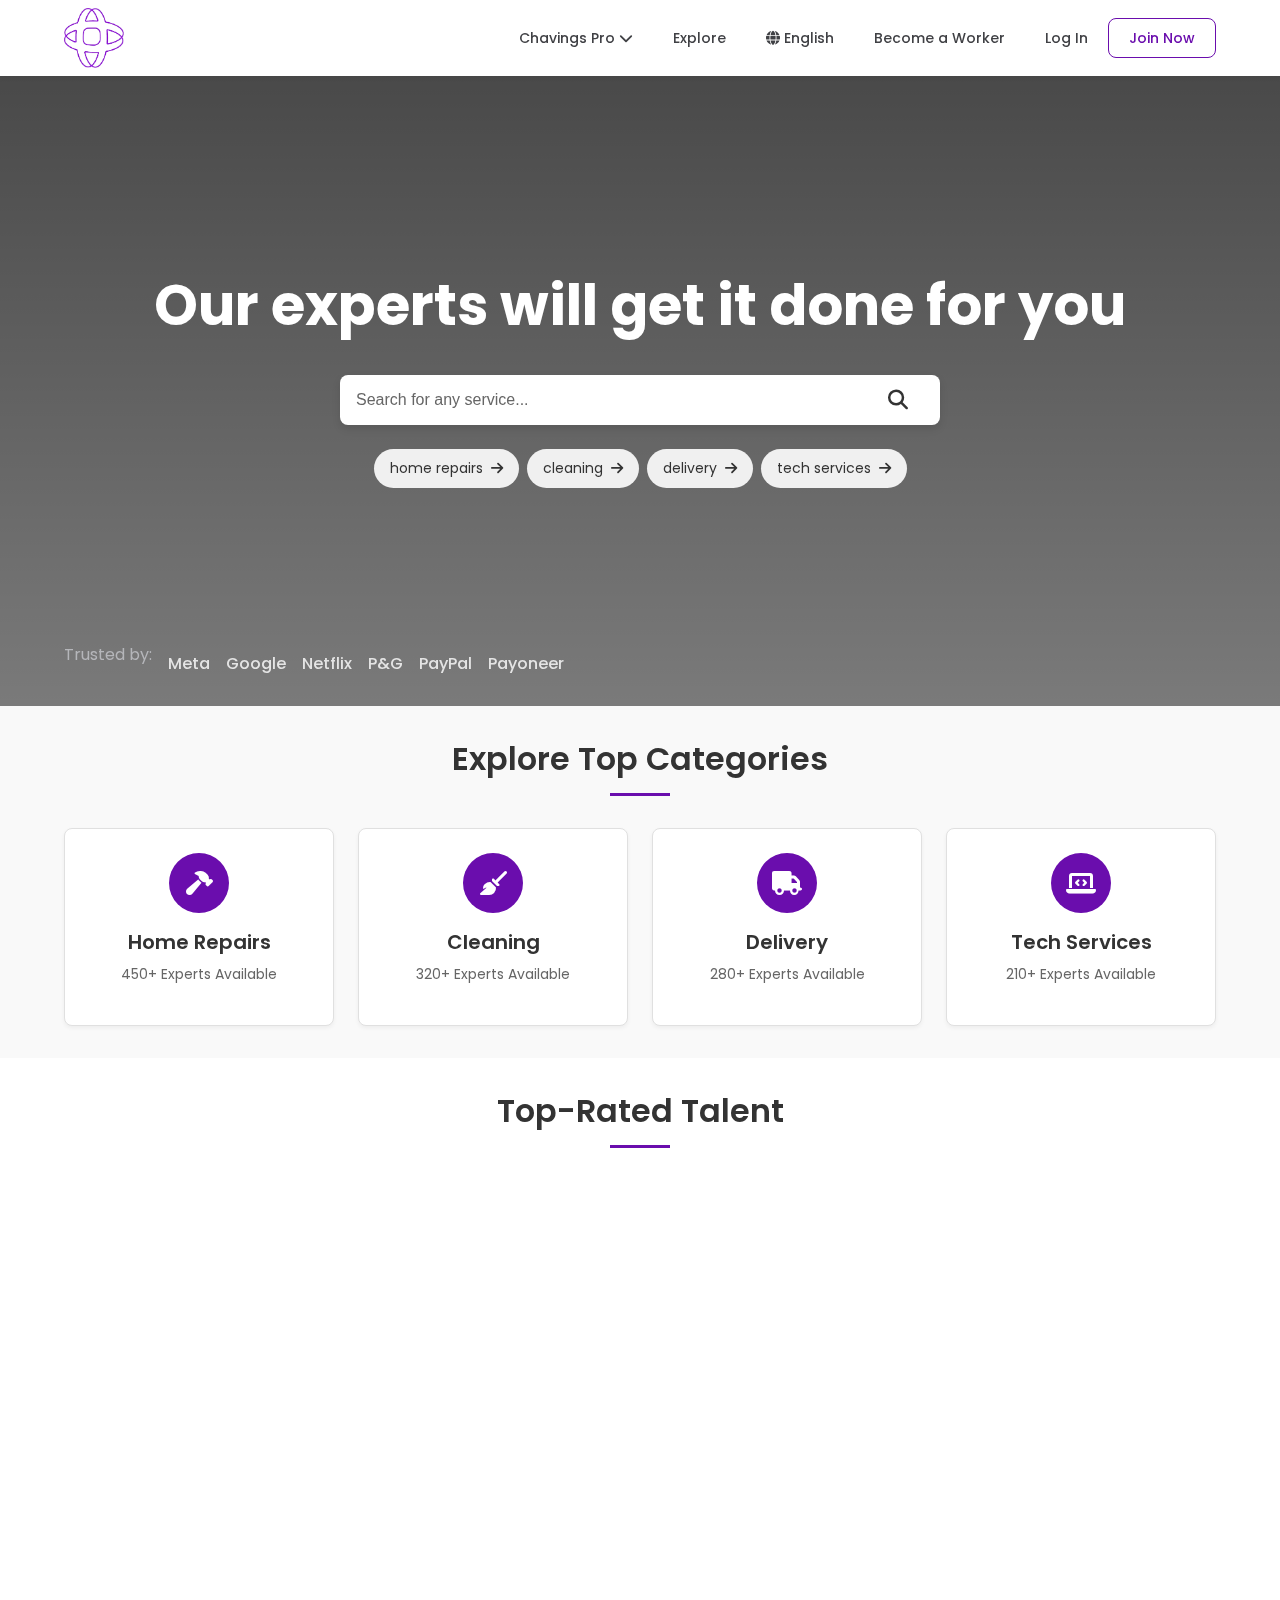
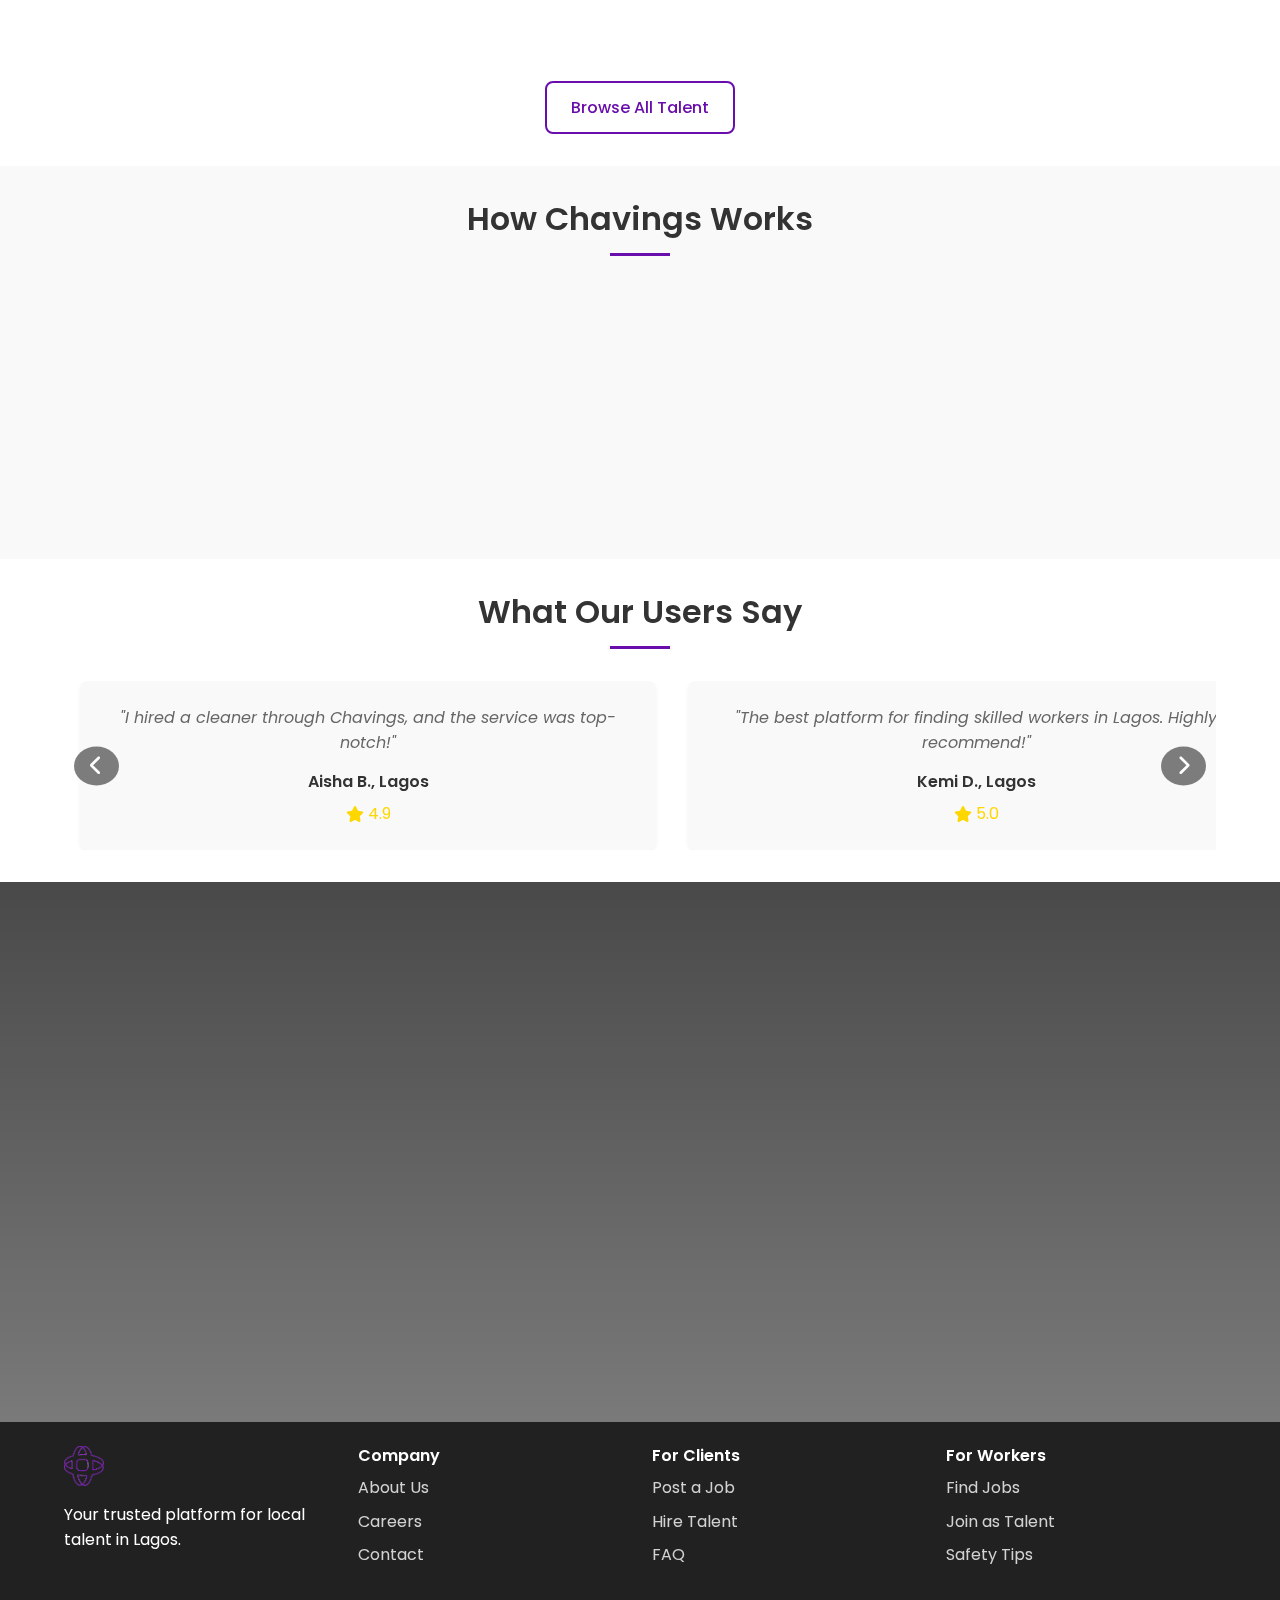
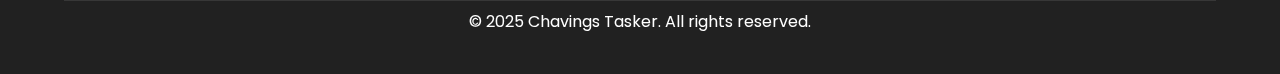
==== commit 3fac1dc5: "Add files via upload" ====
--- a/index.html
+++ b/index.html
@@ -6,13 +6,15 @@
     <title>Chavings Tasker - Hire Skilled Workers in Lagos</title>
     <link rel="stylesheet" href="main.css">
     <link rel="stylesheet" href="https://cdnjs.cloudflare.com/ajax/libs/font-awesome/6.4.0/css/all.min.css">
-    <link href="https://fonts.googleapis.com/css2?family=Poppins:wght@300;400;500;600;700&display=swap" rel="stylesheet">
+    <link href="https://fonts.googleapis.com/css2?family=Poppins:wght@300;400;500;600;700&family=Montserrat:wght@700&display=swap" rel="stylesheet">
+    <script src="https://cdnjs.cloudflare.com/ajax/libs/three.js/r134/three.min.js"></script>
 </head>
 <body>
     <header class="main-header">
         <div class="container">
             <div class="logo">
-                <img src="chaving logopurplr.png" alt="Chavings Logo">
+                <canvas id="logoCanvas" class="logo-canvas"></canvas>
+                <img src="chaving logopurplr.png" alt="Chavings Logo" class="logo-fallback" style="display: none;">
             </div>
             <nav class="main-nav">
                 <ul>
@@ -44,7 +46,7 @@
         <section class="hero-section">
             <div class="hero-video-container">
                 <video class="hero-video" autoplay loop muted playsinline>
-                    <source src="https://www.w3schools.com/html/mov_bbb.mp4" type="video/mp4">
+                    <source src="web vid.mp4" type="video/mp4">
                     Your browser does not support the video tag.
                 </video>
                 <div class="hero-overlay"></div>
@@ -82,22 +84,30 @@
                 <h2 class="section-title">Explore Top Categories</h2>
                 <div class="categories-grid">
                     <a href="category-home-repairs.html" class="category-card">
-                        <div class="category-icon"><i class="fas fa-hammer"></i></div>
+                        <div class="category-icon">
+                            <i class="fas fa-hammer"></i>
+                        </div>
                         <h3>Home Repairs</h3>
                         <p>450+ Experts Available</p>
                     </a>
                     <a href="category-cleaning.html" class="category-card">
-                        <div class="category-icon"><i class="fas fa-broom"></i></div>
+                        <div class="category-icon">
+                            <i class="fas fa-broom"></i>
+                        </div>
                         <h3>Cleaning</h3>
                         <p>320+ Experts Available</p>
                     </a>
                     <a href="category-delivery.html" class="category-card">
-                        <div class="category-icon"><i class="fas fa-truck"></i></div>
+                        <div class="category-icon">
+                            <i class="fas fa-truck"></i>
+                        </div>
                         <h3>Delivery</h3>
                         <p>280+ Experts Available</p>
                     </a>
                     <a href="category-tech-services.html" class="category-card">
-                        <div class="category-icon"><i class="fas fa-laptop-code"></i></div>
+                        <div class="category-icon">
+                            <i class="fas fa-laptop-code"></i>
+                        </div>
                         <h3>Tech Services</h3>
                         <p>210+ Experts Available</p>
                     </a>
@@ -169,26 +179,6 @@
                             <button class="btn btn-sm">Hire Now</button>
                         </div>
                     </a>
-                    <a href="worker-profile.html" class="worker-card">
-                        <div class="worker-verified"><i class="fas fa-check-circle"></i> Verified</div>
-                        <div class="worker-image">
-                            <img src="chinedu.jpg" alt="Chinedu Eze">
-                        </div>
-                        <div class="worker-info">
-                            <h3>Chinedu Eze</h3>
-                            <span class="worker-category">Graphic Designer</span>
-                            <div class="worker-rating">
-                                <i class="fas fa-star"></i>
-                                <i class="fas fa-star"></i>
-                                <i class="fas fa-star"></i>
-                                <i class="fas fa-star"></i>
-                                <i class="fas fa-star"></i>
-                                <span>5.0 (19 reviews)</span>
-                            </div>
-                            <div class="worker-location"><i class="fas fa-map-marker-alt"></i> Lagos</div>
-                            <button class="btn btn-sm">Hire Now</button>
-                        </div>
-                    </a>
                 </div>
                 <div class="view-all-container">
                     <a href="workers.html" class="btn btn-outline">Browse All Talent</a>
@@ -202,19 +192,25 @@
                 <div class="steps-container">
                     <div class="step-card">
                         <div class="step-number">1</div>
-                        <div class="step-icon"><i class="fas fa-edit"></i></div>
+                        <div class="step-icon">
+                            <i class="fas fa-edit"></i>
+                        </div>
                         <h3>Post a Job</h3>
                         <p>Tell us what you need, set your budget, and pick a time.</p>
                     </div>
                     <div class="step-card">
                         <div class="step-number">2</div>
-                        <div class="step-icon"><i class="fas fa-users"></i></div>
+                        <div class="step-icon">
+                            <i class="fas fa-users"></i>
+                        </div>
                         <h3>Match with Talent</h3>
                         <p>Get connected to verified pros in Lagos instantly.</p>
                     </div>
                     <div class="step-card">
                         <div class="step-number">3</div>
-                        <div class="step-icon"><i class="fas fa-check-circle"></i></div>
+                        <div class="step-icon">
+                            <i class="fas fa-check-circle"></i>
+                        </div>
                         <h3>Get It Done</h3>
                         <p>Pay securely after the job’s completed to your satisfaction.</p>
                     </div>
@@ -255,13 +251,20 @@
         </section>
 
         <section class="cta-section">
+            <div class="cta-background">
+                <video class="cta-video" autoplay loop muted playsinline>
+                    <source src="web vid.mp4" type="video/mp4">
+                    Your browser does not support the video tag.
+                </video>
+                <div class="cta-overlay"></div>
+            </div>
             <div class="container">
                 <div class="cta-content">
-                    <h2>Start Today—Hire or Earn in Lagos</h2>
-                    <p>Join a growing community of clients and skilled workers.</p>
-                    <div class="cta-buttons">
-                        <a href="signup.html" class="btn btn-primary">Join Now</a>
-                        <a href="post-job.html" class="btn btn-secondary">Post a Job</a>
+                    <h2 class="cta-heading animate-text">Unlock Your Potential in Lagos</h2>
+                    <p class="cta-subheading animate-text">Hire top talent or start earning today with Chavings.</p>
+                    <div class="cta-buttons animate-buttons">
+                        <a href="signup.html" class="btn btn-primary cta-btn">Join Now</a>
+                        <a href="post-job.html" class="btn btn-secondary cta-btn">Post a Job</a>
                     </div>
                 </div>
             </div>
--- a/main.css
+++ b/main.css
@@ -58,12 +58,12 @@
 
 a {
     text-decoration: none;
-    color: #404145; /* Fiverr's link color */
+    color: #404145;
     transition: color 0.3s ease;
 }
 
 a:hover {
-    color: var(--primary-color); /* Use Chavings purple for hover */
+    color: var(--primary-color);
 }
 
 .container {
@@ -168,7 +168,7 @@
     background-color: white;
     color: var(--text-color);
     box-shadow: var(--shadow-sm);
-    padding: 1rem 0;
+    padding: 0.5rem 0;
     position: sticky;
     top: 0;
     z-index: 1000;
@@ -189,13 +189,25 @@
     justify-content: space-between;
 }
 
-.logo img {
-    width: 40px;
-    height: 40px;
+.logo {
+    position: relative;
+    width: 60px;
+    height: 60px;
+}
+
+.logo-canvas {
+    width: 100%;
+    height: 100%;
+}
+
+.logo-fallback {
+    width: 100%;
+    height: 100%;
+    object-fit: contain;
 }
 
 .main-nav {
-    margin-left: auto; /* Push the nav to the right */
+    margin-left: auto;
     display: flex;
     align-items: center;
 }
@@ -440,7 +452,7 @@
 .trusted-by h3 {
     font-size: var(--font-size-md);
     font-weight: 400;
-    color: #B5B6BA; /* Light gray text */
+    color: #B5B6BA;
 }
 
 .trusted-logos {
@@ -549,7 +561,7 @@
 
 .workers-grid {
     display: grid;
-    grid-template-columns: repeat(auto-fill, minmax(280px, 1fr));
+    grid-template-columns: repeat(auto-fill, minmax(300px, 1fr));
     gap: var(--spacing-lg);
 }
 
@@ -607,7 +619,7 @@
 }
 
 .worker-image {
-    height: 180px;
+    height: 250px;
     overflow: hidden;
     position: relative;
 }
@@ -616,6 +628,7 @@
     width: 100%;
     height: 100%;
     object-fit: cover;
+    object-position: top;
     transition: transform 0.3s ease;
 }
 
@@ -818,7 +831,7 @@
 }
 
 .testimonial-card {
-    flex: 0 0 50%; /* Show 2 cards on desktop */
+    flex: 0 0 50%;
     background-color: var(--light-bg);
     border-radius: var(--border-radius-md);
     box-shadow: var(--shadow-sm);
@@ -872,20 +885,101 @@
 }
 
 .cta-section {
-    padding: var(--spacing-xl) 0;
-    background-color: var(--primary-dark);
+    position: relative;
+    min-height: 60vh;
+    display: flex;
+    align-items: center;
+    justify-content: center;
     text-align: center;
     color: white;
-}
-
-.cta-content h2 {
-    color: white;
+    overflow: hidden;
+}
+
+.cta-background {
+    position: absolute;
+    top: 0;
+    left: 0;
+    width: 100%;
+    height: 100%;
+    z-index: -1;
+}
+
+.cta-video {
+    width: 100%;
+    height: 100%;
+    object-fit: cover;
+    transform: translateZ(0); /* For parallax effect */
+}
+
+.cta-overlay {
+    position: absolute;
+    top: 0;
+    left: 0;
+    width: 100%;
+    height: 100%;
+    background: linear-gradient(rgba(0, 0, 0, 0.7), rgba(0, 0, 0, 0.5));
+}
+
+.cta-content {
+    position: relative;
+    z-index: 1;
+}
+
+.cta-heading {
+    font-family: 'Montserrat', sans-serif;
+    font-size: 3.5rem;
+    font-weight: 700;
+    text-transform: uppercase;
+    letter-spacing: 2px;
+    margin-bottom: var(--spacing-md);
+    opacity: 0;
+    transform: translateY(20px);
+}
+
+.cta-subheading {
+    font-size: var(--font-size-xl);
+    font-weight: 300;
+    margin-bottom: var(--spacing-xl);
+    opacity: 0;
+    transform: translateY(20px);
 }
 
 .cta-buttons {
     display: flex;
     justify-content: center;
     gap: var(--spacing-md);
+    opacity: 0;
+    transform: translateY(20px);
+}
+
+.cta-btn {
+    padding: 1rem 2rem;
+    font-size: var(--font-size-lg);
+    font-weight: 600;
+    border-radius: var(--border-radius-md);
+    transition: all 0.3s ease;
+    position: relative;
+    overflow: hidden;
+}
+
+.cta-btn:hover {
+    transform: scale(1.05);
+    box-shadow: 0 0 20px rgba(255, 255, 255, 0.3);
+}
+
+.cta-btn::before {
+    content: '';
+    position: absolute;
+    top: 0;
+    left: -100%;
+    width: 100%;
+    height: 100%;
+    background: linear-gradient(90deg, transparent, rgba(255, 255, 255, 0.2), transparent);
+    transition: 0.5s;
+}
+
+.cta-btn:hover::before {
+    left: 100%;
 }
 
 .cta-buttons .btn-secondary {
@@ -896,6 +990,30 @@
 .cta-buttons .btn-secondary:hover {
     background-color: white;
     color: var(--primary-color);
+}
+
+/* Animations */
+@keyframes fadeInUp {
+    0% {
+        opacity: 0;
+        transform: translateY(20px);
+    }
+    100% {
+        opacity: 1;
+        transform: translateY(0);
+    }
+}
+
+.animate-text:nth-child(1) {
+    animation: fadeInUp 1s ease-out forwards;
+}
+
+.animate-text:nth-child(2) {
+    animation: fadeInUp 1s ease-out 0.3s forwards;
+}
+
+.animate-buttons {
+    animation: fadeInUp 1s ease-out 0.6s forwards;
 }
 
 .main-footer {
@@ -946,6 +1064,10 @@
 }
 
 @media (max-width: 768px) {
+    .container {
+        padding: 0 var(--spacing-sm);
+    }
+
     .main-nav {
         display: none;
     }
@@ -956,70 +1078,229 @@
 
     .mobile-menu-toggle {
         display: block;
+        font-size: 1.25rem;
+    }
+
+    .main-header {
+        padding: 0.25rem 0;
+    }
+
+    .logo {
+        width: 40px;
+        height: 40px;
     }
 
     .hero-section {
-        min-height: 50vh;
+        min-height: 40vh;
     }
 
     .hero-video-container {
-        min-height: 50vh;
+        min-height: 40vh;
+        padding: var(--spacing-md) 0;
     }
 
     .hero-content h1 {
-        font-size: 2rem;
+        font-size: 1.5rem;
+        margin-bottom: var(--spacing-md);
     }
 
     .search-box {
-        max-width: 90%;
+        max-width: 100%;
+        margin: var(--spacing-sm) auto;
+    }
+
+    .search-group {
+        padding: 0 var(--spacing-sm);
+    }
+
+    .search-group input {
+        font-size: var(--font-size-sm);
+        padding: var(--spacing-sm) 0;
+    }
+
+    .btn-search {
+        font-size: 1rem;
+        padding: 0 var(--spacing-sm);
     }
 
     .suggestions {
+        flex-direction: row;
+        flex-wrap: wrap;
+        justify-content: center;
+        gap: var(--spacing-xs);
+        margin-top: var(--spacing-sm);
+        margin-bottom: var(--spacing-md);
+    }
+
+    .suggestion-link {
+        padding: 0.25rem 0.75rem;
+        font-size: var(--font-size-xs);
+    }
+
+    .trusted-by {
+        bottom: var(--spacing-sm);
+        gap: var(--spacing-xs);
+        padding: 0 var(--spacing-sm);
+    }
+
+    .trusted-by h3 {
+        font-size: var(--font-size-xs);
+    }
+
+    .trusted-logos span {
+        font-size: var(--font-size-xs);
+    }
+
+    .categories-section {
+        padding: var(--spacing-md) 0;
+    }
+
+    .section-title {
+        font-size: var(--font-size-xl);
+        margin-bottom: var(--spacing-md);
+        padding-bottom: var(--spacing-sm);
+    }
+
+    .section-title::after {
+        width: 40px;
+        height: 2px;
+    }
+
+    .categories-grid {
+        grid-template-columns: repeat(auto-fill, minmax(140px, 1fr));
+        gap: var(--spacing-sm);
+    }
+
+    .category-card {
+        padding: var(--spacing-sm);
+    }
+
+    .category-icon {
+        width: 50px;
+        height: 50px;
+        font-size: 1.25rem;
+        margin-bottom: var(--spacing-sm);
+    }
+
+    .category-card h3 {
+        font-size: var(--font-size-md);
+        margin-bottom: var(--spacing-xs);
+    }
+
+    .category-card p {
+        font-size: var(--font-size-xs);
+    }
+
+    .featured-section {
+        padding: var(--spacing-md) 0;
+    }
+
+    .workers-grid {
+        grid-template-columns: 1fr;
+        gap: var(--spacing-sm);
+    }
+
+    .worker-card {
+        display: flex;
         flex-direction: column;
         align-items: center;
-        gap: var(--spacing-md);
-        margin-bottom: var(--spacing-xl);
-    }
-
-    .trusted-by {
-        bottom: var(--spacing-md);
-        gap: var(--spacing-sm);
-    }
-
-    .trusted-by h3 {
-        font-size: var(--font-size-sm);
-    }
-
-    .trusted-logos span {
-        font-size: var(--font-size-sm);
-    }
-
-    .categories-grid {
-        grid-template-columns: repeat(auto-fill, minmax(160px, 1fr));
-        gap: var(--spacing-md);
-    }
-
-    .workers-grid {
-        grid-template-columns: 1fr;
-        gap: var(--spacing-md);
+        padding: var(--spacing-sm);
     }
 
     .worker-image {
         height: 200px;
+        width: 100%;
+        max-width: 300px;
+    }
+
+    .worker-info {
+        padding: var(--spacing-sm);
+    }
+
+    .worker-info h3 {
+        font-size: var(--font-size-md);
+    }
+
+    .worker-category {
+        font-size: var(--font-size-xs);
+        padding: 0.2rem 0.5rem;
+    }
+
+    .worker-rating {
+        font-size: var(--font-size-xs);
+    }
+
+    .worker-rating i {
+        font-size: 0.75rem;
+    }
+
+    .worker-rating span {
+        font-size: var(--font-size-xs);
+    }
+
+    .worker-location {
+        font-size: var(--font-size-xs);
+    }
+
+    .worker-info .btn {
+        padding: 0.4rem 0.8rem;
+        font-size: var(--font-size-xs);
+    }
+
+    .view-all-container {
+        margin-top: var(--spacing-md);
+    }
+
+    .how-it-works-section {
+        padding: var(--spacing-md) 0;
     }
 
     .steps-container {
         grid-template-columns: 1fr;
-        gap: var(--spacing-md);
+        gap: var(--spacing-sm);
     }
 
     .step-card {
-        min-height: 240px;
+        padding: var(--spacing-sm);
+        min-height: 200px;
+    }
+
+    .step-icon {
+        width: 50px;
+        height: 50px;
+        font-size: 1.25rem;
+        margin: var(--spacing-md) auto var(--spacing-sm);
+    }
+
+    .step-card h3 {
+        font-size: var(--font-size-md);
+    }
+
+    .step-card p {
+        font-size: var(--font-size-xs);
+    }
+
+    .testimonials-section {
+        padding: var(--spacing-md) 0;
     }
 
     .testimonial-card {
-        flex: 0 0 100%; /* Show 1 card on mobile */
+        flex: 0 0 100%;
         margin: 0 var(--spacing-sm);
+        padding: var(--spacing-sm);
+    }
+
+    .testimonial-card p {
+        font-size: var(--font-size-sm);
+    }
+
+    .testimonial-card h4 {
+        font-size: var(--font-size-sm);
+        margin: var(--spacing-xs) 0;
+    }
+
+    .rating {
+        font-size: var(--font-size-xs);
     }
 
     .slider-arrow {
@@ -1035,7 +1316,60 @@
         right: 5px;
     }
 
+    .cta-section {
+        min-height: 50vh;
+    }
+
+    .cta-heading {
+        font-size: 2rem;
+    }
+
+    .cta-subheading {
+        font-size: var(--font-size-md);
+        margin-bottom: var(--spacing-md);
+    }
+
     .cta-buttons {
         flex-direction: column;
+        gap: var(--spacing-sm);
+    }
+
+    .cta-btn {
+        padding: 0.75rem 1.5rem;
+        font-size: var(--font-size-md);
+    }
+
+    .main-footer {
+        padding: var(--spacing-md) 0;
+    }
+
+    .footer-grid {
+        grid-template-columns: 1fr;
+        gap: var(--spacing-sm);
+    }
+
+    .footer-logo img {
+        width: 30px;
+        height: 30px;
+    }
+
+    .footer-logo p {
+        font-size: var(--font-size-sm);
+    }
+
+    .footer-links h3 {
+        font-size: var(--font-size-sm);
+    }
+
+    .footer-links ul li {
+        margin-bottom: var(--spacing-xs);
+    }
+
+    .footer-links ul li a {
+        font-size: var(--font-size-sm);
+    }
+
+    .footer-bottom p {
+        font-size: var(--font-size-xs);
     }
 }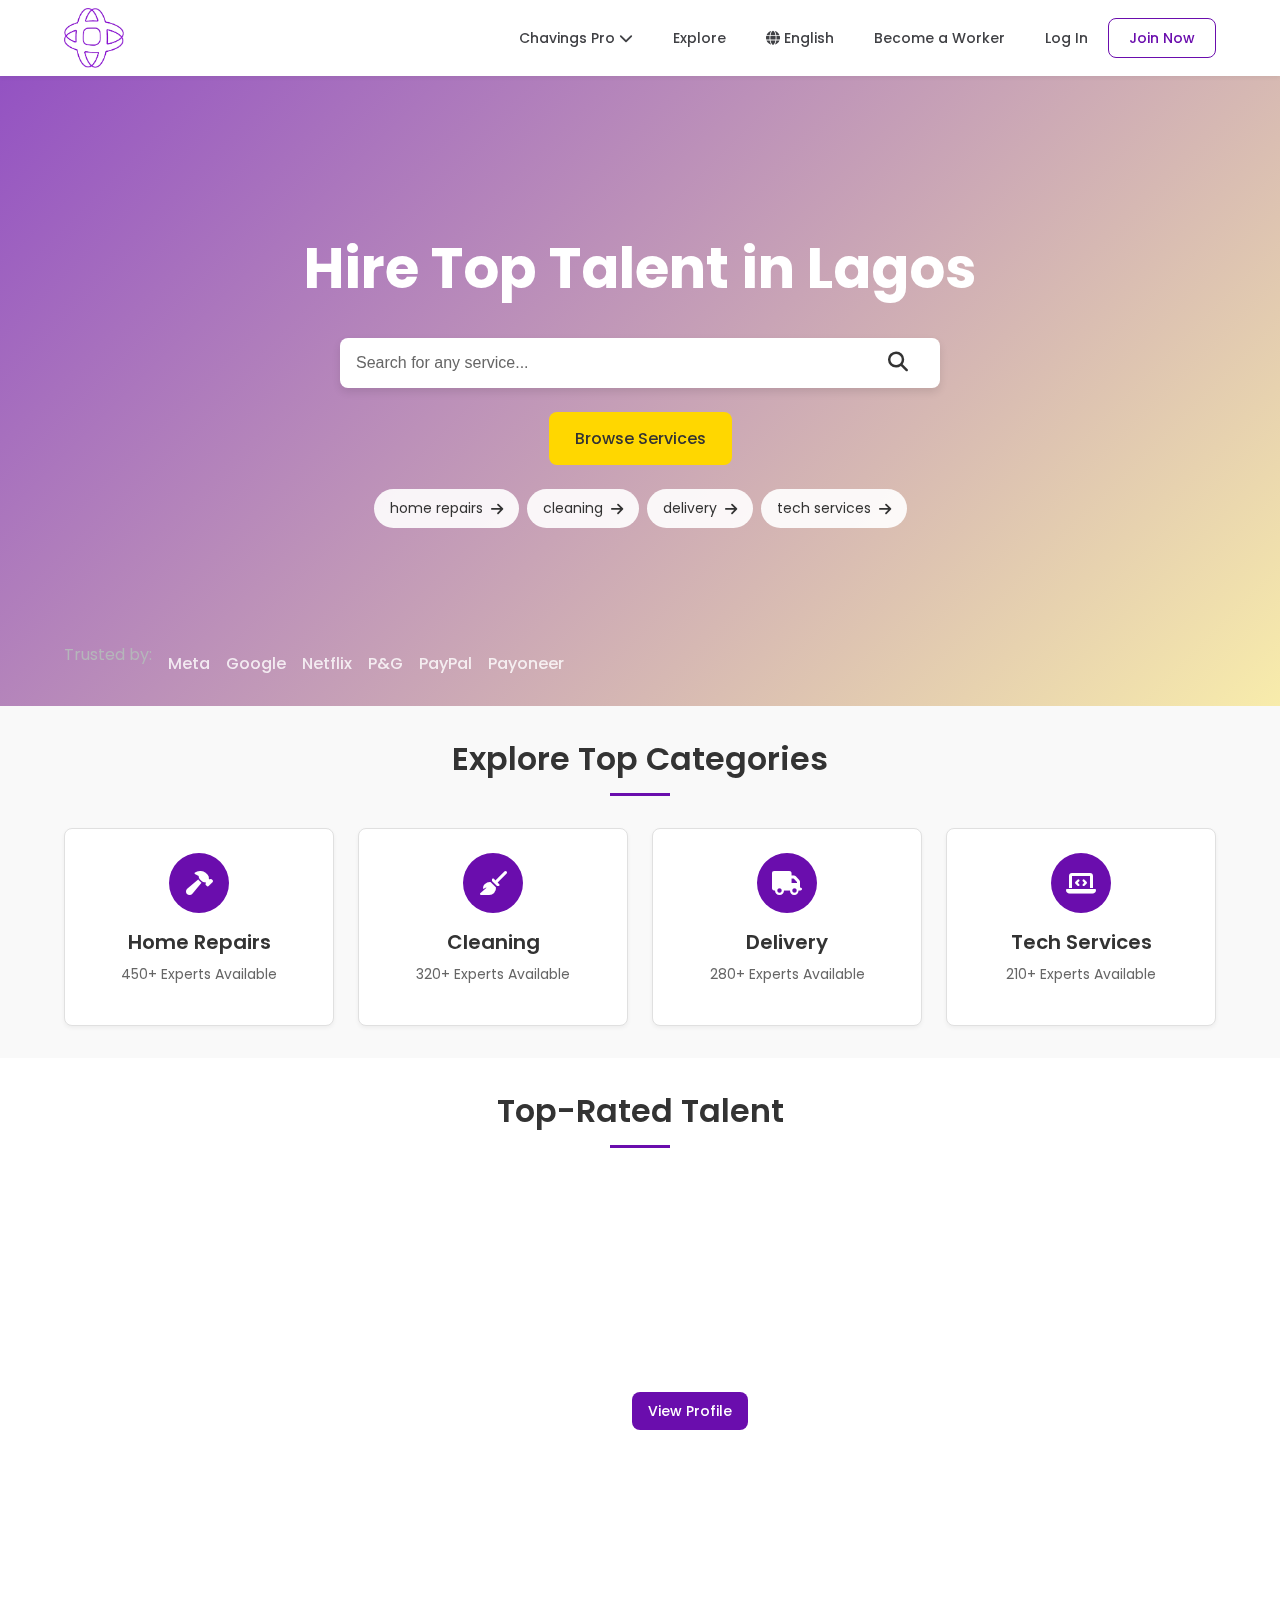
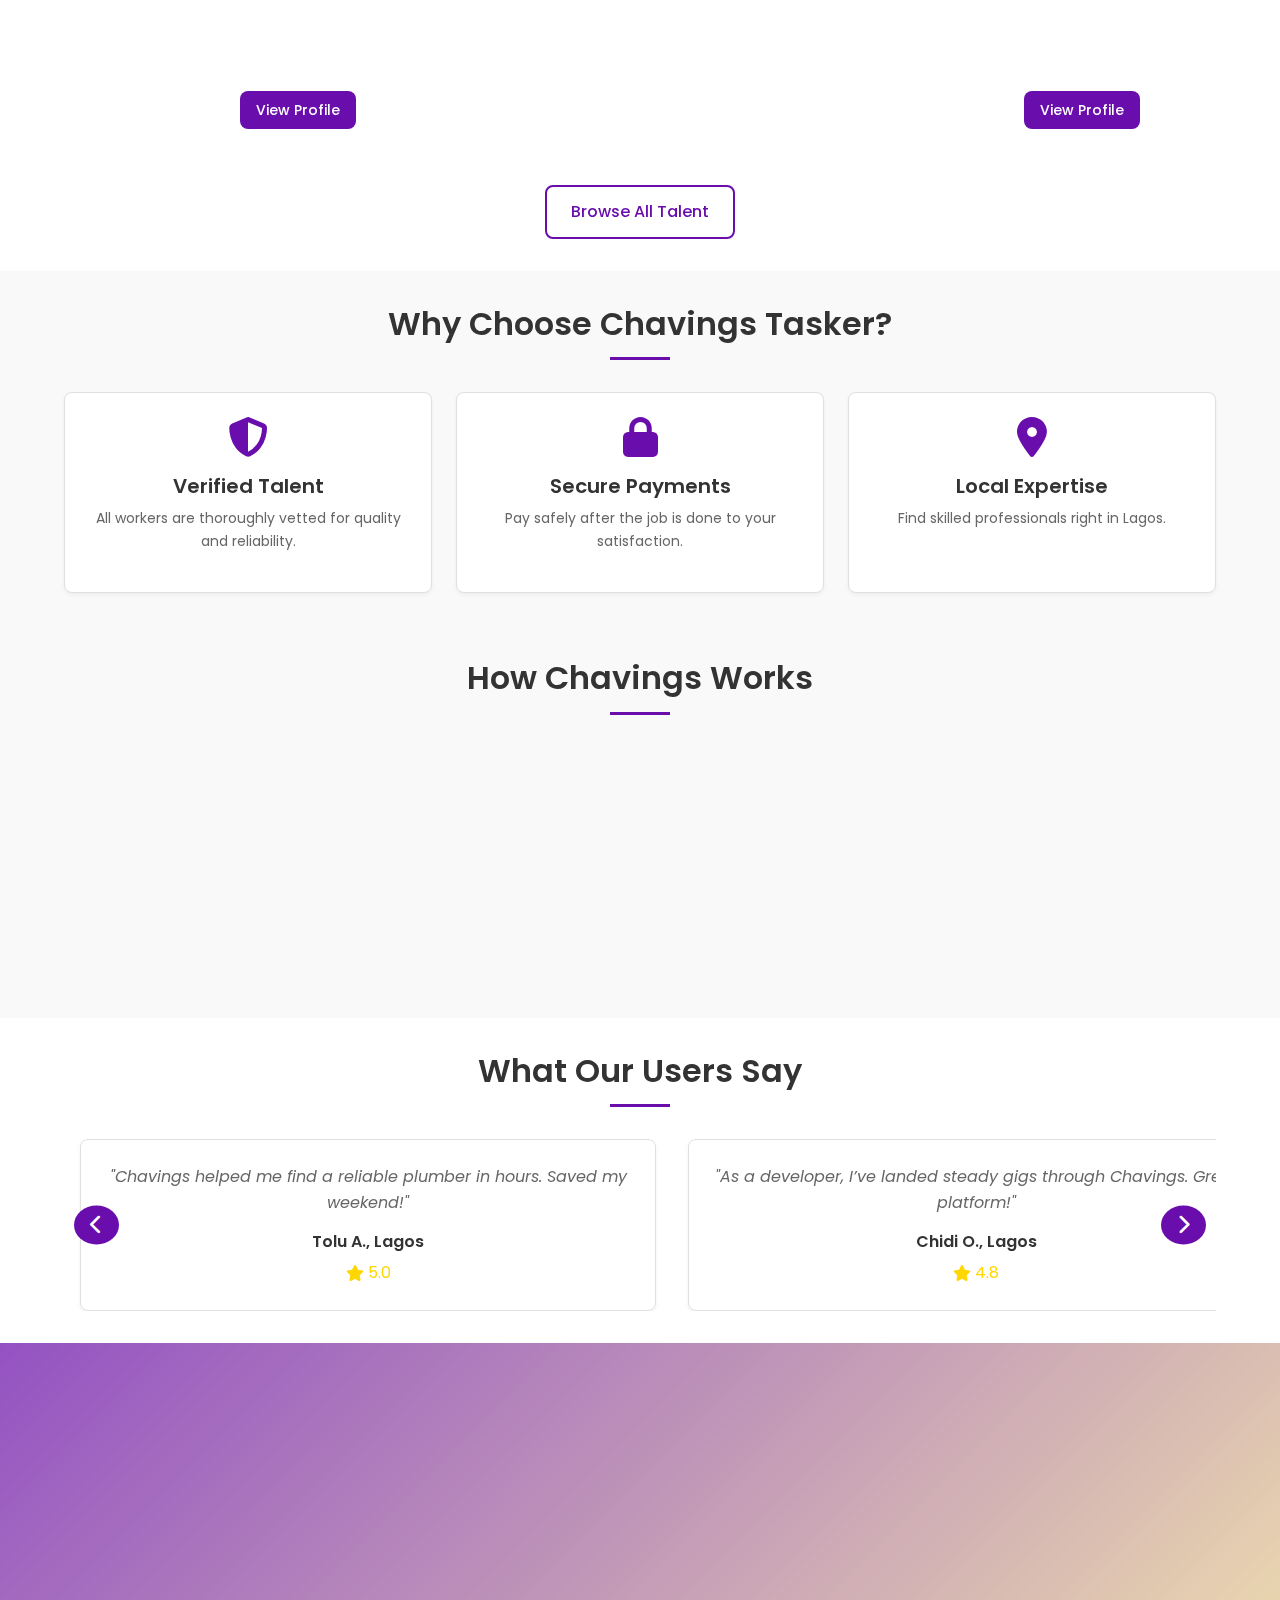
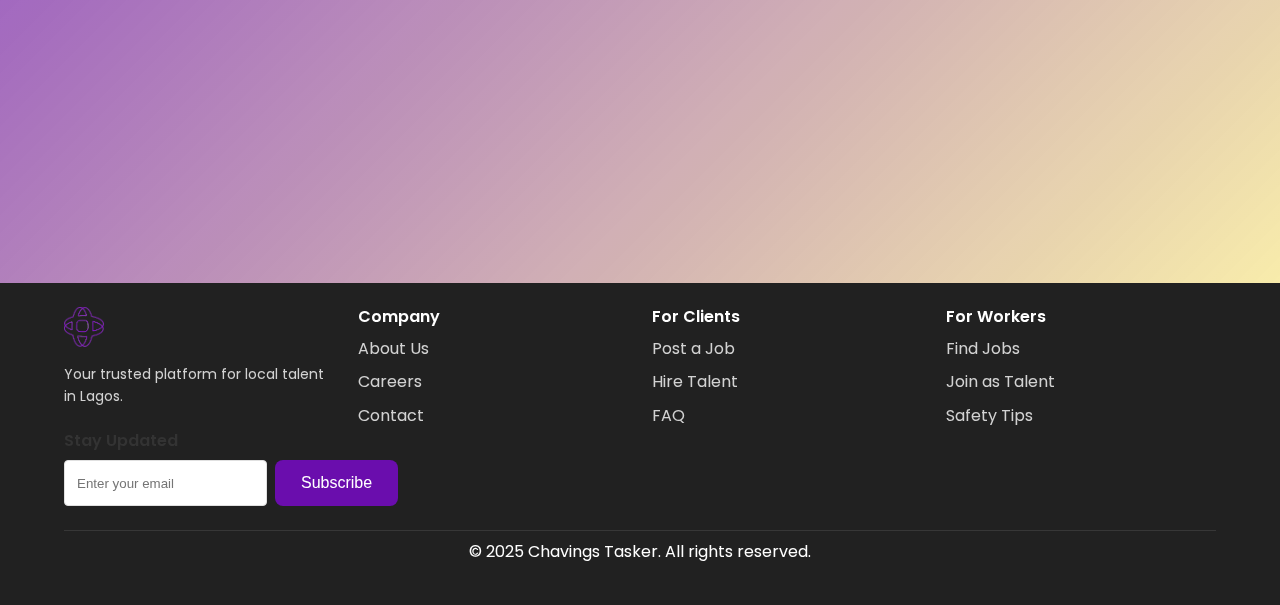
==== commit 173055c9: "Add files via upload" ====
--- a/index.html
+++ b/index.html
@@ -29,7 +29,7 @@
                     <li class="language-selector">
                         <a href="#"><i class="fas fa-globe"></i> English</a>
                     </li>
-                    <li><a href="become-worker.html">Become a Worker</a></li>
+                    <li><a href="job-search.html">Become a Worker</a></li>
                     <li><a href="login.html">Log In</a></li>
                 </ul>
             </nav>
@@ -45,24 +45,36 @@
     <main>
         <section class="hero-section">
             <div class="hero-video-container">
-                <video class="hero-video" autoplay loop muted playsinline>
-                    <source src="web vid.mp4" type="video/mp4">
+                <video class="hero-video" autoplay loop muted playsinline poster="hero-fallback.jpg">
+                    <source src="https://videos.pexels.com/video-files/4828605/4828605-uhd_2732_1440_25fps.mp4" type="video/mp4">
                     Your browser does not support the video tag.
                 </video>
                 <div class="hero-overlay"></div>
                 <div class="hero-content">
-                    <h1>Our experts will get it done for you</h1>
+                    <h1>
+                        <span class="dynamic-tagline">Hire Top Talent in Lagos</span>
+                    </h1>
                     <form class="search-box">
                         <div class="search-group">
-                            <input type="text" placeholder="Search for any service...">
-                            <button type="submit" class="btn btn-search"><i class="fas fa-search"></i></button>
+                            <input type="text" list="service-suggestions" placeholder="Search for any service..." aria-label="Search for a service">
+                            <datalist id="service-suggestions">
+                                <option value="Plumbing">
+                                <option value="Cleaning">
+                                <option value="Tech Services">
+                                <option value="Delivery">
+                                <option value="Home Repairs">
+                            </datalist>
+                            <button type="submit" class="btn btn-search" aria-label="Search for a service"><i class="fas fa-search"></i></button>
                         </div>
                     </form>
+                    <div class="hero-buttons">
+                        <a href="job-search.html" class="btn btn-secondary">Browse Services</a>
+                    </div>
                     <div class="suggestions">
-                        <a href="category-home-repairs.html" class="suggestion-link">home repairs <i class="fas fa-arrow-right"></i></a>
-                        <a href="category-cleaning.html" class="suggestion-link">cleaning <i class="fas fa-arrow-right"></i></a>
-                        <a href="category-delivery.html" class="suggestion-link">delivery <i class="fas fa-arrow-right"></i></a>
-                        <a href="category-tech-services.html" class="suggestion-link">tech services <i class="fas fa-arrow-right"></i></a>
+                        <a href="job-search.html" class="suggestion-link">home repairs <i class="fas fa-arrow-right"></i></a>
+                        <a href="job-search.html" class="suggestion-link">cleaning <i class="fas fa-arrow-right"></i></a>
+                        <a href="job-search.html" class="suggestion-link">delivery <i class="fas fa-arrow-right"></i></a>
+                        <a href="job-search.html" class="suggestion-link">tech services <i class="fas fa-arrow-right"></i></a>
                     </div>
                 </div>
                 <div class="trusted-by">
@@ -122,7 +134,7 @@
                     <a href="worker-profile.html" class="worker-card">
                         <div class="worker-verified"><i class="fas fa-check-circle"></i> Verified</div>
                         <div class="worker-image">
-                            <img src="ade.jpg" alt="Adejare Akolawole">
+                            <img src="ade.jpg" alt="Adejare Akolawole" loading="lazy">
                         </div>
                         <div class="worker-info">
                             <h3>Adejare Akolawole</h3>
@@ -136,13 +148,16 @@
                                 <span>4.8 (56 reviews)</span>
                             </div>
                             <div class="worker-location"><i class="fas fa-map-marker-alt"></i> Lagos</div>
-                            <button class="btn btn-sm">Hire Now</button>
+                            <div class="worker-actions">
+                                <button class="btn btn-sm btn-primary">Hire Now</button>
+                                <a href="worker-profile.html" class="btn btn-sm btn-outline">View Profile</a>
+                            </div>
                         </div>
                     </a>
                     <a href="worker-profile.html" class="worker-card">
                         <div class="worker-verified"><i class="fas fa-check-circle"></i> Verified</div>
                         <div class="worker-image">
-                            <img src="jerry.jpg" alt="Jeremiah">
+                            <img src="jerry.jpg" alt="Jeremiah" loading="lazy">
                         </div>
                         <div class="worker-info">
                             <h3>Jeremiah</h3>
@@ -156,13 +171,16 @@
                                 <span>4.9 (27 reviews)</span>
                             </div>
                             <div class="worker-location"><i class="fas fa-map-marker-alt"></i> Lagos</div>
-                            <button class="btn btn-sm">Hire Now</button>
+                            <div class="worker-actions">
+                                <button class="btn btn-sm btn-primary">Hire Now</button>
+                                <a href="worker-profile.html" class="btn btn-sm btn-outline">View Profile</a>
+                            </div>
                         </div>
                     </a>
                     <a href="worker-profile.html" class="worker-card">
                         <div class="worker-verified"><i class="fas fa-check-circle"></i> Verified</div>
                         <div class="worker-image">
-                            <img src="fatima.jpg" alt="Fatima Ojo">
+                            <img src="fatima.jpg" alt="Fatima Ojo" loading="lazy">
                         </div>
                         <div class="worker-info">
                             <h3>Fatima Ojo</h3>
@@ -176,12 +194,38 @@
                                 <span>4.7 (42 reviews)</span>
                             </div>
                             <div class="worker-location"><i class="fas fa-map-marker-alt"></i> Lagos</div>
-                            <button class="btn btn-sm">Hire Now</button>
+                            <div class="worker-actions">
+                                <button class="btn btn-sm btn-primary">Hire Now</button>
+                                <a href="worker-profile.html" class="btn btn-sm btn-outline">View Profile</a>
+                            </div>
                         </div>
                     </a>
                 </div>
                 <div class="view-all-container">
                     <a href="workers.html" class="btn btn-outline">Browse All Talent</a>
+                </div>
+            </div>
+        </section>
+
+        <section class="why-choose-us-section">
+            <div class="container">
+                <h2 class="section-title">Why Choose Chavings Tasker?</h2>
+                <div class="benefits-grid">
+                    <div class="benefit-card">
+                        <i class="fas fa-shield-alt"></i>
+                        <h3>Verified Talent</h3>
+                        <p>All workers are thoroughly vetted for quality and reliability.</p>
+                    </div>
+                    <div class="benefit-card">
+                        <i class="fas fa-lock"></i>
+                        <h3>Secure Payments</h3>
+                        <p>Pay safely after the job is done to your satisfaction.</p>
+                    </div>
+                    <div class="benefit-card">
+                        <i class="fas fa-map-marker-alt"></i>
+                        <h3>Local Expertise</h3>
+                        <p>Find skilled professionals right in Lagos.</p>
+                    </div>
                 </div>
             </div>
         </section>
@@ -244,8 +288,8 @@
                             <div class="rating"><i class="fas fa-star"></i> 5.0</div>
                         </div>
                     </div>
-                    <button class="slider-arrow slider-arrow-left"><i class="fas fa-chevron-left"></i></button>
-                    <button class="slider-arrow slider-arrow-right"><i class="fas fa-chevron-right"></i></button>
+                    <button class="slider-arrow slider-arrow-left" aria-label="Previous testimonial"><i class="fas fa-chevron-left"></i></button>
+                    <button class="slider-arrow slider-arrow-right" aria-label="Next testimonial"><i class="fas fa-chevron-right"></i></button>
                 </div>
             </div>
         </section>
@@ -253,18 +297,18 @@
         <section class="cta-section">
             <div class="cta-background">
                 <video class="cta-video" autoplay loop muted playsinline>
-                    <source src="web vid.mp4" type="video/mp4">
+                    <source src="https://videos.pexels.com/video-files/4828605/4828605-uhd_2732_1440_25fps.mp4" type="video/mp4">
                     Your browser does not support the video tag.
                 </video>
                 <div class="cta-overlay"></div>
             </div>
             <div class="container">
                 <div class="cta-content">
-                    <h2 class="cta-heading animate-text">Unlock Your Potential in Lagos</h2>
+                    <h2 class="cta-heading animate-text">Join Thousands of Happy Users in Lagos</h2>
                     <p class="cta-subheading animate-text">Hire top talent or start earning today with Chavings.</p>
                     <div class="cta-buttons animate-buttons">
-                        <a href="signup.html" class="btn btn-primary cta-btn">Join Now</a>
-                        <a href="post-job.html" class="btn btn-secondary cta-btn">Post a Job</a>
+                        <a href="Get-started.html" class="btn btn-primary cta-btn">Join Now</a>
+                        <a href="job-search.html" class="btn btn-secondary cta-btn">Post a Job</a>
                     </div>
                 </div>
             </div>
@@ -277,6 +321,13 @@
                 <div class="footer-logo">
                     <img src="chaving logopurplr.png" alt="Chavings Logo">
                     <p>Your trusted platform for local talent in Lagos.</p>
+                    <div class="newsletter-signup">
+                        <h3>Stay Updated</h3>
+                        <form class="newsletter-form">
+                            <input type="email" placeholder="Enter your email" required aria-label="Email for newsletter">
+                            <button type="submit" class="btn btn-primary">Subscribe</button>
+                        </form>
+                    </div>
                 </div>
                 <div class="footer-links">
                     <h3>Company</h3>
@@ -309,6 +360,4 @@
         </div>
     </footer>
 
-    <script src="main.js"></script>
-</body>
-</html>+    <script src="main.js"></script>--- a/main.css
+++ b/main.css
@@ -98,6 +98,11 @@
     border: 2px solid transparent;
 }
 
+.btn:focus {
+    outline: 3px solid var(--primary-light);
+    outline-offset: 2px;
+}
+
 .btn-primary {
     background-color: var(--primary-color);
     color: white;
@@ -173,6 +178,8 @@
     top: 0;
     z-index: 1000;
     transition: transform 0.3s ease;
+    background-color: rgba(255, 255, 255, 0.95);
+    backdrop-filter: blur(10px);
 }
 
 .main-header.sticky {
@@ -359,7 +366,7 @@
     left: 0;
     width: 100%;
     height: 100%;
-    background: linear-gradient(rgba(0, 0, 0, 0.7), rgba(0, 0, 0, 0.5));
+    background: linear-gradient(135deg, rgba(106, 13, 173, 0.7), rgba(255, 215, 0, 0.3));
     z-index: -1;
 }
 
@@ -377,6 +384,13 @@
     font-weight: 700;
 }
 
+.dynamic-tagline {
+    display: inline-block;
+    min-height: 60px;
+    vertical-align: middle;
+    transition: opacity 0.5s ease;
+}
+
 .search-box {
     display: flex;
     max-width: 600px;
@@ -405,6 +419,10 @@
 
 .search-group input::placeholder {
     color: var(--text-light);
+}
+
+.hero-buttons {
+    margin-bottom: var(--spacing-lg);
 }
 
 .suggestions {
@@ -686,8 +704,10 @@
     margin-bottom: var(--spacing-md);
 }
 
-.worker-info .btn {
-    width: 100%;
+.worker-actions {
+    display: flex;
+    gap: var(--spacing-sm);
+    justify-content: center;
 }
 
 .view-all-container {
@@ -711,6 +731,50 @@
     width: 60px;
     height: 3px;
     background-color: var(--primary-color);
+}
+
+/* New Why Choose Us Section */
+.why-choose-us-section {
+    padding: var(--spacing-xl) 0;
+    background-color: var(--light-bg);
+}
+
+.benefits-grid {
+    display: grid;
+    grid-template-columns: repeat(auto-fit, minmax(250px, 1fr));
+    gap: var(--spacing-lg);
+}
+
+.benefit-card {
+    background-color: white;
+    border: 1px solid var(--border-color);
+    border-radius: var(--border-radius-md);
+    box-shadow: var(--shadow-sm);
+    padding: var(--spacing-lg);
+    text-align: center;
+    transition: all 0.3s ease;
+}
+
+.benefit-card:hover {
+    transform: translateY(-8px);
+    box-shadow: var(--shadow-md);
+    border-color: var(--primary-light);
+}
+
+.benefit-card i {
+    font-size: 2.5rem;
+    color: var(--primary-color);
+    margin-bottom: var(--spacing-md);
+}
+
+.benefit-card h3 {
+    font-size: var(--font-size-lg);
+    margin-bottom: var(--spacing-sm);
+}
+
+.benefit-card p {
+    font-size: var(--font-size-sm);
+    color: var(--text-light);
 }
 
 .how-it-works-section {
@@ -832,7 +896,8 @@
 
 .testimonial-card {
     flex: 0 0 50%;
-    background-color: var(--light-bg);
+    background-color: white;
+    border: 1px solid var(--border-color);
     border-radius: var(--border-radius-md);
     box-shadow: var(--shadow-sm);
     padding: var(--spacing-lg);
@@ -862,7 +927,7 @@
     position: absolute;
     top: 50%;
     transform: translateY(-50%);
-    background-color: rgba(0, 0, 0, 0.5);
+    background-color: var(--primary-color);
     color: white;
     border: none;
     padding: var(--spacing-sm) var(--spacing-md);
@@ -873,7 +938,12 @@
 }
 
 .slider-arrow:hover {
-    background-color: var(--primary-color);
+    background-color: var(--primary-dark);
+}
+
+.slider-arrow:focus {
+    outline: 3px solid var(--primary-light);
+    outline-offset: 2px;
 }
 
 .slider-arrow-left {
@@ -908,7 +978,7 @@
     width: 100%;
     height: 100%;
     object-fit: cover;
-    transform: translateZ(0); /* For parallax effect */
+    transform: translateZ(0);
 }
 
 .cta-overlay {
@@ -917,7 +987,7 @@
     left: 0;
     width: 100%;
     height: 100%;
-    background: linear-gradient(rgba(0, 0, 0, 0.7), rgba(0, 0, 0, 0.5));
+    background: linear-gradient(135deg, rgba(106, 13, 173, 0.7), rgba(255, 215, 0, 0.3));
 }
 
 .cta-content {
@@ -1035,6 +1105,39 @@
     margin-bottom: var(--spacing-sm);
 }
 
+.footer-logo p {
+    font-size: var(--font-size-sm);
+    opacity: 0.8;
+}
+
+.newsletter-signup {
+    margin-top: var(--spacing-lg);
+}
+
+.newsletter-signup h3 {
+    font-size: var(--font-size-md);
+    margin-bottom: var(--spacing-sm);
+}
+
+.newsletter-form {
+    display: flex;
+    gap: var(--spacing-sm);
+}
+
+.newsletter-form input {
+    padding: 0.75rem;
+    border: 1px solid var(--border-color);
+    border-radius: var(--border-radius-sm);
+    flex: 1;
+    background-color: white;
+    color: var(--text-color);
+}
+
+.newsletter-form input:focus {
+    outline: 3px solid var(--primary-light);
+    outline-offset: 2px;
+}
+
 .footer-links h3 {
     color: white;
     font-size: var(--font-size-md);
@@ -1242,13 +1345,38 @@
         font-size: var(--font-size-xs);
     }
 
-    .worker-info .btn {
-        padding: 0.4rem 0.8rem;
-        font-size: var(--font-size-xs);
+    .worker-actions {
+        flex-direction: column;
+        gap: var(--spacing-xs);
+    }
+
+    .worker-actions .btn {
+        width: 100%;
     }
 
     .view-all-container {
         margin-top: var(--spacing-md);
+    }
+
+    .why-choose-us-section {
+        padding: var(--spacing-md) 0;
+    }
+
+    .benefit-card {
+        padding: var(--spacing-sm);
+    }
+
+    .benefit-card i {
+        font-size: 2rem;
+        margin-bottom: var(--spacing-sm);
+    }
+
+    .benefit-card h3 {
+        font-size: var(--font-size-md);
+    }
+
+    .benefit-card p {
+        font-size: var(--font-size-xs);
     }
 
     .how-it-works-section {
@@ -1357,6 +1485,23 @@
         font-size: var(--font-size-sm);
     }
 
+    .newsletter-signup {
+        margin-top: var(--spacing-md);
+    }
+
+    .newsletter-form {
+        flex-direction: column;
+        gap: var(--spacing-xs);
+    }
+
+    .newsletter-form input {
+        width: 100%;
+    }
+
+    .newsletter-form .btn {
+        width: 100%;
+    }
+
     .footer-links h3 {
         font-size: var(--font-size-sm);
     }
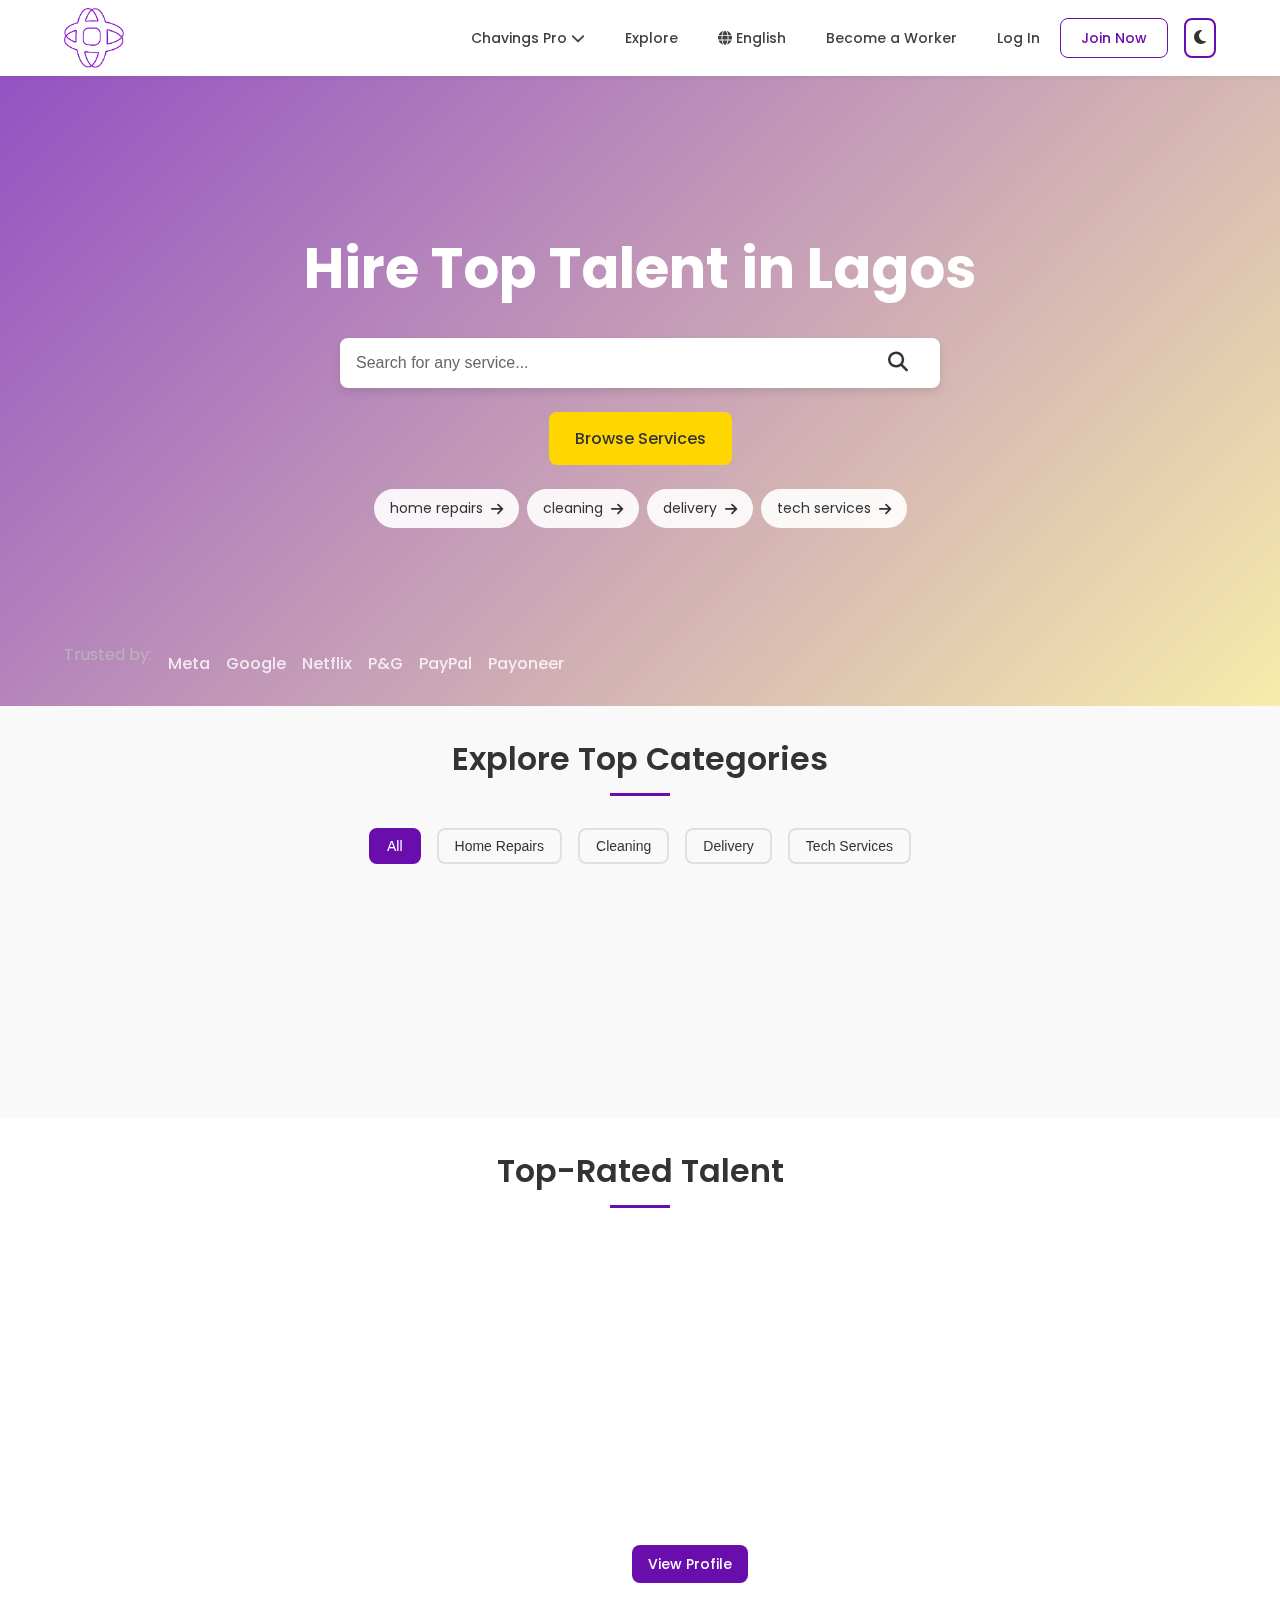
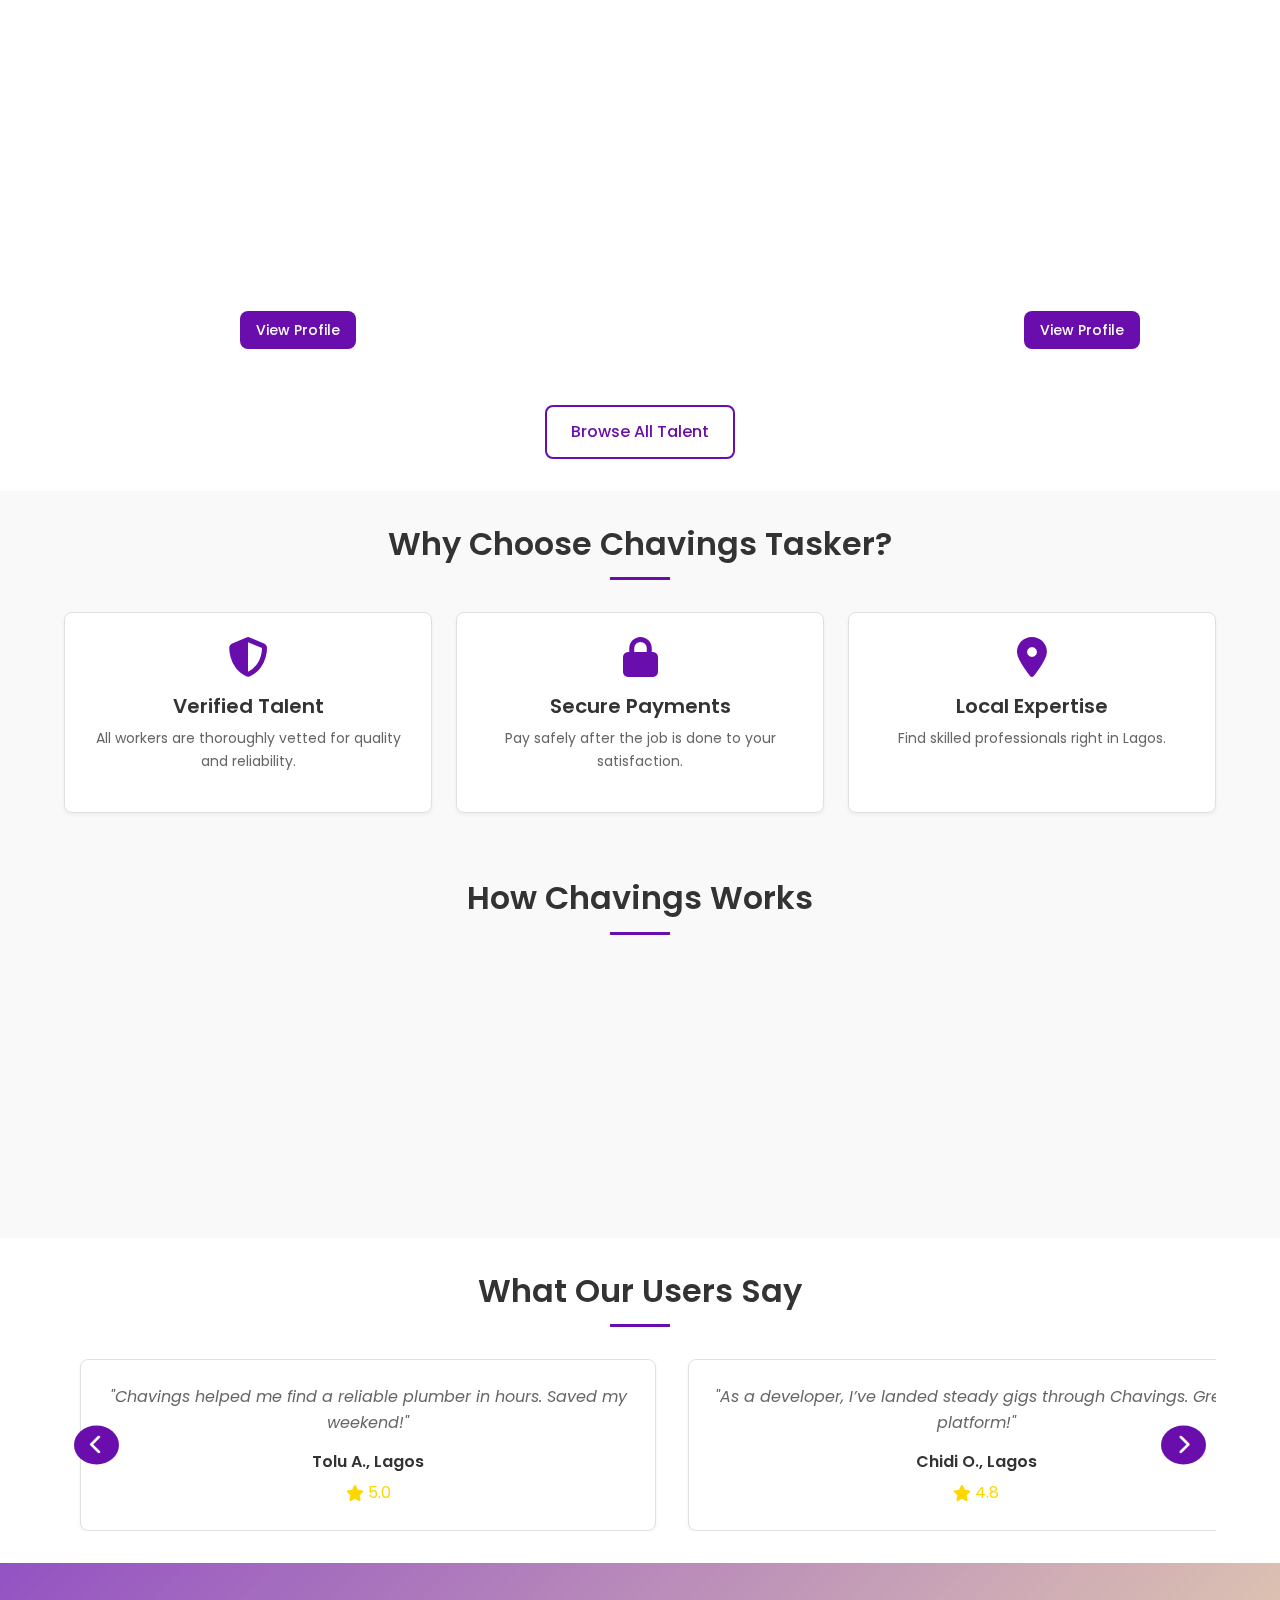
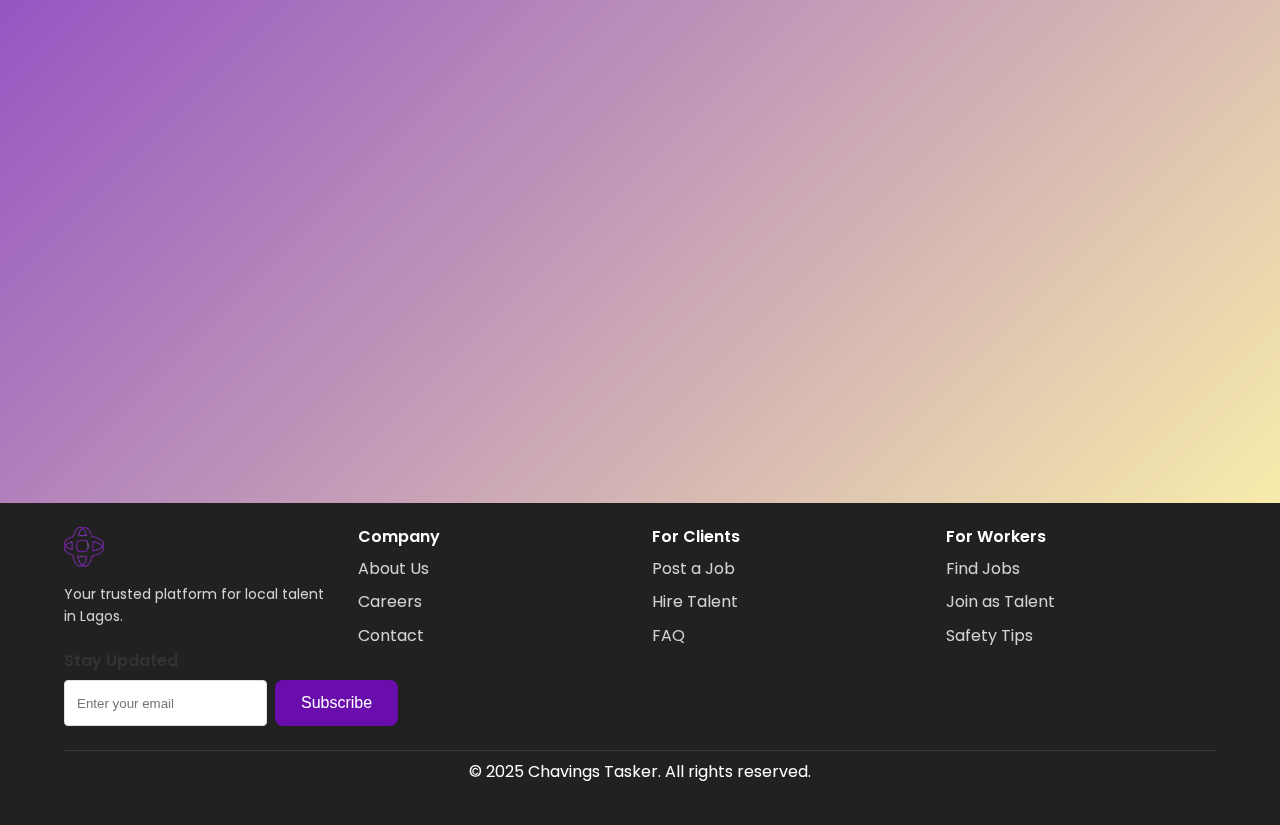
==== commit b595d4d3: "Add files via upload" ====
--- a/index.html
+++ b/index.html
@@ -10,6 +10,7 @@
     <script src="https://cdnjs.cloudflare.com/ajax/libs/three.js/r134/three.min.js"></script>
 </head>
 <body>
+
     <header class="main-header">
         <div class="container">
             <div class="logo">
@@ -35,6 +36,9 @@
             </nav>
             <div class="auth-buttons">
                 <a href="Get-started.html" class="btn btn-join">Join Now</a>
+                <button class="dark-mode-toggle" aria-label="Toggle dark mode">
+                    <i class="fas fa-moon"></i>
+                </button>
             </div>
             <div class="mobile-menu-toggle">
                 <i class="fas fa-bars"></i>
@@ -65,6 +69,7 @@
                                 <option value="Home Repairs">
                             </datalist>
                             <button type="submit" class="btn btn-search" aria-label="Search for a service"><i class="fas fa-search"></i></button>
+                            <div class="search-suggestions"></div>
                         </div>
                     </form>
                     <div class="hero-buttons">
@@ -94,29 +99,36 @@
         <section class="categories-section">
             <div class="container">
                 <h2 class="section-title">Explore Top Categories</h2>
+                <div class="category-filters">
+                    <button class="filter-btn active" data-filter="all">All</button>
+                    <button class="filter-btn" data-filter="home-repairs">Home Repairs</button>
+                    <button class="filter-btn" data-filter="cleaning">Cleaning</button>
+                    <button class="filter-btn" data-filter="delivery">Delivery</button>
+                    <button class="filter-btn" data-filter="tech-services">Tech Services</button>
+                </div>
                 <div class="categories-grid">
-                    <a href="category-home-repairs.html" class="category-card">
+                    <a href="category-home-repairs.html" class="category-card" data-category="home-repairs">
                         <div class="category-icon">
                             <i class="fas fa-hammer"></i>
                         </div>
                         <h3>Home Repairs</h3>
                         <p>450+ Experts Available</p>
                     </a>
-                    <a href="category-cleaning.html" class="category-card">
+                    <a href="category-cleaning.html" class="category-card" data-category="cleaning">
                         <div class="category-icon">
                             <i class="fas fa-broom"></i>
                         </div>
                         <h3>Cleaning</h3>
                         <p>320+ Experts Available</p>
                     </a>
-                    <a href="category-delivery.html" class="category-card">
+                    <a href="category-delivery.html" class="category-card" data-category="delivery">
                         <div class="category-icon">
                             <i class="fas fa-truck"></i>
                         </div>
                         <h3>Delivery</h3>
                         <p>280+ Experts Available</p>
                     </a>
-                    <a href="category-tech-services.html" class="category-card">
+                    <a href="category-tech-services.html" class="category-card" data-category="tech-services">
                         <div class="category-icon">
                             <i class="fas fa-laptop-code"></i>
                         </div>
@@ -139,6 +151,9 @@
                         <div class="worker-info">
                             <h3>Adejare Akolawole</h3>
                             <span class="worker-category">Electrician</span>
+                            <div class="worker-bio">
+                                <p>Experienced electrician with over 10 years in residential and commercial wiring.</p>
+                            </div>
                             <div class="worker-rating">
                                 <i class="fas fa-star"></i>
                                 <i class="fas fa-star"></i>
@@ -162,6 +177,9 @@
                         <div class="worker-info">
                             <h3>Jeremiah</h3>
                             <span class="worker-category">Mobile Developer</span>
+                            <div class="worker-bio">
+                                <p>Skilled mobile developer specializing in iOS and Android app development.</p>
+                            </div>
                             <div class="worker-rating">
                                 <i class="fas fa-star"></i>
                                 <i class="fas fa-star"></i>
@@ -185,6 +203,9 @@
                         <div class="worker-info">
                             <h3>Fatima Ojo</h3>
                             <span class="worker-category">Plumber</span>
+                            <div class="worker-bio">
+                                <p>Reliable plumber with expertise in fixing leaks and installing fixtures.</p>
+                            </div>
                             <div class="worker-rating">
                                 <i class="fas fa-star"></i>
                                 <i class="fas fa-star"></i>
@@ -360,4 +381,10 @@
         </div>
     </footer>
 
-    <script src="main.js"></script>+    <button class="back-to-top" aria-label="Back to top">
+        <i class="fas fa-chevron-up"></i>
+    </button>
+
+    <script src="main.js"></script>
+</body>
+</html>--- a/main.css
+++ b/main.css
@@ -38,6 +38,21 @@
     --container-width: 1200px;
 }
 
+[data-theme="dark"] {
+    --primary-color: #8A2BE2;
+    --primary-light: #B266FF;
+    --primary-dark: #6A0DAD;
+    --secondary-color: #FFD700;
+    --secondary-light: #FFDF33;
+    --secondary-dark: #E6C200;
+    --accent-color: #1A1A1A;
+    --dark-color: #F5F5F5;
+    --text-color: #E0E0E0;
+    --text-light: #B0B0B0;
+    --border-color: #404040;
+    --light-bg: #252525;
+}
+
 * {
     margin: 0;
     padding: 0;
@@ -54,6 +69,7 @@
     line-height: 1.6;
     color: var(--text-color);
     background-color: var(--accent-color);
+    transition: background-color 0.3s ease, color 0.3s ease;
 }
 
 a {
@@ -112,6 +128,10 @@
     background-color: var(--primary-dark);
 }
 
+[data-theme="dark"] .btn-primary:hover {
+    background-color: var(--primary-light);
+}
+
 .btn-secondary {
     background-color: var(--secondary-color);
     color: var(--text-color);
@@ -125,6 +145,10 @@
     background-color: transparent;
     border: 2px solid var(--primary-color);
     color: var(--primary-color);
+}
+
+[data-theme="dark"] .btn-outline {
+    color: var(--text-light);
 }
 
 .btn-outline:hover {
@@ -169,8 +193,42 @@
     background-color: var(--primary-dark);
 }
 
+/* Loading Overlay */
+.loading-overlay {
+    position: fixed;
+    top: 0;
+    left: 0;
+    width: 100%;
+    height: 100%;
+    background: rgba(255, 255, 255, 0.9);
+    display: flex;
+    align-items: center;
+    justify-content: center;
+    z-index: 9999;
+    transition: opacity 0.5s ease;
+}
+
+[data-theme="dark"] .loading-overlay {
+    background: rgba(26, 26, 26, 0.9);
+}
+
+.spinner {
+    width: 50px;
+    height: 50px;
+    border: 5px solid var(--primary-color);
+    border-top: 5px solid transparent;
+    border-radius: 50%;
+    animation: spin 1s linear infinite;
+}
+
+@keyframes spin {
+    0% { transform: rotate(0deg); }
+    100% { transform: rotate(360deg); }
+}
+
+/* Main Header */
 .main-header {
-    background-color: white;
+    background-color: rgba(255, 255, 255, 0.95);
     color: var(--text-color);
     box-shadow: var(--shadow-sm);
     padding: 0.5rem 0;
@@ -178,8 +236,11 @@
     top: 0;
     z-index: 1000;
     transition: transform 0.3s ease;
-    background-color: rgba(255, 255, 255, 0.95);
     backdrop-filter: blur(10px);
+}
+
+[data-theme="dark"] .main-header {
+    background-color: rgba(26, 26, 26, 0.95);
 }
 
 .main-header.sticky {
@@ -264,6 +325,10 @@
     min-width: 150px;
 }
 
+[data-theme="dark"] .main-nav ul li.dropdown .dropdown-menu {
+    background-color: #2A2A2A;
+}
+
 .main-nav ul li.dropdown:hover .dropdown-menu {
     display: block;
 }
@@ -301,6 +366,10 @@
     z-index: 999;
 }
 
+[data-theme="dark"] .main-nav.active {
+    background-color: #1A1A1A;
+}
+
 .main-nav.active ul {
     flex-direction: column;
     align-items: flex-start;
@@ -333,6 +402,23 @@
     color: var(--text-color);
 }
 
+.dark-mode-toggle {
+    background: transparent;
+    border: 2px solid var(--primary-color);
+    padding: 0.5rem;
+    border-radius: var(--border-radius-md);
+    cursor: pointer;
+    font-size: 1rem;
+    color: var(--text-color);
+    transition: all 0.3s ease;
+}
+
+.dark-mode-toggle:hover {
+    background-color: var(--primary-color);
+    color: white;
+}
+
+/* Hero Section */
 .hero-section {
     position: relative;
     min-height: 70vh;
@@ -368,6 +454,10 @@
     height: 100%;
     background: linear-gradient(135deg, rgba(106, 13, 173, 0.7), rgba(255, 215, 0, 0.3));
     z-index: -1;
+}
+
+[data-theme="dark"] .hero-overlay {
+    background: linear-gradient(135deg, rgba(138, 43, 226, 0.7), rgba(255, 215, 0, 0.4));
 }
 
 .hero-content {
@@ -396,6 +486,7 @@
     max-width: 600px;
     width: 100%;
     margin: var(--spacing-lg) auto;
+    position: relative;
 }
 
 .search-group {
@@ -406,6 +497,11 @@
     border-radius: var(--border-radius-md);
     box-shadow: var(--shadow-md);
     padding: 0 var(--spacing-md);
+    position: relative;
+}
+
+[data-theme="dark"] .search-group {
+    background-color: #2A2A2A;
 }
 
 .search-group input {
@@ -419,6 +515,50 @@
 
 .search-group input::placeholder {
     color: var(--text-light);
+}
+
+.search-group input.error {
+    border: 2px solid var(--danger);
+}
+
+.error-message {
+    position: absolute;
+    bottom: -1.5rem;
+    left: var(--spacing-md);
+    color: var(--danger);
+    font-size: var(--font-size-sm);
+}
+
+.search-suggestions {
+    position: absolute;
+    top: 100%;
+    left: 0;
+    width: 100%;
+    background-color: white;
+    border-radius: var(--border-radius-md);
+    box-shadow: var(--shadow-md);
+    max-height: 200px;
+    overflow-y: auto;
+    z-index: 10;
+    display: none;
+}
+
+[data-theme="dark"] .search-suggestions {
+    background-color: #2A2A2A;
+}
+
+.search-suggestions.show {
+    display: block;
+}
+
+.search-suggestions div {
+    padding: var(--spacing-sm) var(--spacing-md);
+    cursor: pointer;
+    transition: background-color 0.3s ease;
+}
+
+.search-suggestions div:hover {
+    background-color: var(--light-bg);
 }
 
 .hero-buttons {
@@ -446,9 +586,17 @@
     transition: background-color 0.3s ease;
 }
 
+[data-theme="dark"] .suggestion-link {
+    background-color: rgba(42, 42, 42, 0.9);
+}
+
 .suggestion-link:hover {
     background-color: white;
     color: var(--primary-color);
+}
+
+[data-theme="dark"] .suggestion-link:hover {
+    background-color: #2A2A2A;
 }
 
 .trusted-by {
@@ -491,9 +639,39 @@
     opacity: 1;
 }
 
+/* Categories Section */
 .categories-section {
     padding: var(--spacing-xl) 0;
     background-color: var(--light-bg);
+}
+
+.category-filters {
+    display: flex;
+    justify-content: center;
+    gap: var(--spacing-md);
+    margin-bottom: var(--spacing-lg);
+}
+
+.filter-btn {
+    background-color: transparent;
+    border: 2px solid var(--border-color);
+    padding: 0.5rem 1rem;
+    border-radius: var(--border-radius-md);
+    font-size: var(--font-size-sm);
+    color: var(--text-color);
+    cursor: pointer;
+    transition: all 0.3s ease;
+}
+
+.filter-btn:hover {
+    border-color: var(--primary-color);
+    color: var(--primary-color);
+}
+
+.filter-btn.active {
+    background-color: var(--primary-color);
+    border-color: var(--primary-color);
+    color: white;
 }
 
 .categories-grid {
@@ -516,6 +694,15 @@
     overflow: hidden;
 }
 
+[data-theme="dark"] .category-card {
+    background-color: #2A2A2A;
+    border-color: var(--border-color);
+}
+
+.category-card.hidden {
+    display: none;
+}
+
 .category-card::before {
     content: '';
     position: absolute;
@@ -572,9 +759,14 @@
     color: var(--text-light);
 }
 
+/* Featured Section */
 .featured-section {
     padding: var(--spacing-xl) 0;
     background-color: white;
+}
+
+[data-theme="dark"] .featured-section {
+    background-color: var(--accent-color);
 }
 
 .workers-grid {
@@ -595,6 +787,11 @@
     position: relative;
 }
 
+[data-theme="dark"] .worker-card {
+    background-color: #2A2A2A;
+    border-color: var(--border-color);
+}
+
 .worker-card::before {
     content: '';
     position: absolute;
@@ -733,7 +930,7 @@
     background-color: var(--primary-color);
 }
 
-/* New Why Choose Us Section */
+/* Why Choose Us Section */
 .why-choose-us-section {
     padding: var(--spacing-xl) 0;
     background-color: var(--light-bg);
@@ -755,6 +952,11 @@
     transition: all 0.3s ease;
 }
 
+[data-theme="dark"] .benefit-card {
+    background-color: #2A2A2A;
+    border-color: var(--border-color);
+}
+
 .benefit-card:hover {
     transform: translateY(-8px);
     box-shadow: var(--shadow-md);
@@ -777,6 +979,7 @@
     color: var(--text-light);
 }
 
+/* How It Works Section */
 .how-it-works-section {
     padding: var(--spacing-xl) 0;
     background-color: var(--light-bg);
@@ -803,6 +1006,11 @@
     min-height: 220px;
 }
 
+[data-theme="dark"] .step-card {
+    background-color: #2A2A2A;
+    border-color: var(--border-color);
+}
+
 .step-card::before {
     content: '';
     position: absolute;
@@ -877,9 +1085,14 @@
     line-height: 1.4;
 }
 
+/* Testimonials Section */
 .testimonials-section {
     padding: var(--spacing-xl) 0;
     background-color: white;
+}
+
+[data-theme="dark"] .testimonials-section {
+    background-color: var(--accent-color);
 }
 
 .testimonials-slider {
@@ -904,6 +1117,11 @@
     text-align: center;
     margin: 0 var(--spacing-md);
     box-sizing: border-box;
+}
+
+[data-theme="dark"] .testimonial-card {
+    background-color: #2A2A2A;
+    border-color: var(--border-color);
 }
 
 .testimonial-card p {
@@ -954,6 +1172,7 @@
     right: 10px;
 }
 
+/* CTA Section */
 .cta-section {
     position: relative;
     min-height: 60vh;
@@ -988,6 +1207,10 @@
     width: 100%;
     height: 100%;
     background: linear-gradient(135deg, rgba(106, 13, 173, 0.7), rgba(255, 215, 0, 0.3));
+}
+
+[data-theme="dark"] .cta-overlay {
+    background: linear-gradient(135deg, rgba(138, 43, 226, 0.7), rgba(255, 215, 0, 0.4));
 }
 
 .cta-content {
@@ -1062,16 +1285,9 @@
     color: var(--primary-color);
 }
 
-/* Animations */
 @keyframes fadeInUp {
-    0% {
-        opacity: 0;
-        transform: translateY(20px);
-    }
-    100% {
-        opacity: 1;
-        transform: translateY(0);
-    }
+    0% { opacity: 0; transform: translateY(20px); }
+    100% { opacity: 1; transform: translateY(0); }
 }
 
 .animate-text:nth-child(1) {
@@ -1086,10 +1302,15 @@
     animation: fadeInUp 1s ease-out 0.6s forwards;
 }
 
+/* Footer */
 .main-footer {
     background-color: var(--dark-color);
     color: white;
     padding: var(--spacing-lg) 0;
+}
+
+[data-theme="dark"] .main-footer {
+    background-color: #121212;
 }
 
 .footer-grid {
@@ -1133,6 +1354,10 @@
     color: var(--text-color);
 }
 
+[data-theme="dark"] .newsletter-form input {
+    background-color: #2A2A2A;
+}
+
 .newsletter-form input:focus {
     outline: 3px solid var(--primary-light);
     outline-offset: 2px;
@@ -1166,6 +1391,37 @@
     padding-top: var(--spacing-sm);
 }
 
+/* Back to Top Button */
+.back-to-top {
+    position: fixed;
+    bottom: 20px;
+    right: 20px;
+    background-color: var(--primary-color);
+    color: white;
+    width: 40px;
+    height: 40px;
+    border-radius: 50%;
+    border: none;
+    display: flex;
+    align-items: center;
+    justify-content: center;
+    cursor: pointer;
+    opacity: 0;
+    visibility: hidden;
+    transition: all 0.3s ease;
+    z-index: 1000;
+}
+
+.back-to-top.show {
+    opacity: 1;
+    visibility: visible;
+}
+
+.back-to-top:hover {
+    background-color: var(--primary-dark);
+}
+
+/* Media Queries */
 @media (max-width: 768px) {
     .container {
         padding: 0 var(--spacing-sm);
@@ -1258,6 +1514,16 @@
         padding: var(--spacing-md) 0;
     }
 
+    .category-filters {
+        flex-wrap: wrap;
+        gap: var(--spacing-sm);
+    }
+
+    .filter-btn {
+        padding: 0.4rem 0.8rem;
+        font-size: var(--font-size-xs);
+    }
+
     .section-title {
         font-size: var(--font-size-xl);
         margin-bottom: var(--spacing-md);
@@ -1304,9 +1570,6 @@
     }
 
     .worker-card {
-        display: flex;
-        flex-direction: column;
-        align-items: center;
         padding: var(--spacing-sm);
     }
 
@@ -1324,36 +1587,11 @@
         font-size: var(--font-size-md);
     }
 
-    .worker-category {
-        font-size: var(--font-size-xs);
-        padding: 0.2rem 0.5rem;
-    }
-
-    .worker-rating {
-        font-size: var(--font-size-xs);
-    }
-
-    .worker-rating i {
-        font-size: 0.75rem;
-    }
-
-    .worker-rating span {
-        font-size: var(--font-size-xs);
-    }
-
-    .worker-location {
-        font-size: var(--font-size-xs);
-    }
-
     .worker-actions {
         flex-direction: column;
         gap: var(--spacing-xs);
     }
 
-    .worker-actions .btn {
-        width: 100%;
-    }
-
     .view-all-container {
         margin-top: var(--spacing-md);
     }
@@ -1368,15 +1606,6 @@
 
     .benefit-card i {
         font-size: 2rem;
-        margin-bottom: var(--spacing-sm);
-    }
-
-    .benefit-card h3 {
-        font-size: var(--font-size-md);
-    }
-
-    .benefit-card p {
-        font-size: var(--font-size-xs);
     }
 
     .how-it-works-section {
@@ -1400,14 +1629,6 @@
         margin: var(--spacing-md) auto var(--spacing-sm);
     }
 
-    .step-card h3 {
-        font-size: var(--font-size-md);
-    }
-
-    .step-card p {
-        font-size: var(--font-size-xs);
-    }
-
     .testimonials-section {
         padding: var(--spacing-md) 0;
     }
@@ -1418,19 +1639,6 @@
         padding: var(--spacing-sm);
     }
 
-    .testimonial-card p {
-        font-size: var(--font-size-sm);
-    }
-
-    .testimonial-card h4 {
-        font-size: var(--font-size-sm);
-        margin: var(--spacing-xs) 0;
-    }
-
-    .rating {
-        font-size: var(--font-size-xs);
-    }
-
     .slider-arrow {
         padding: var(--spacing-xs) var(--spacing-sm);
         font-size: 1rem;
@@ -1476,45 +1684,13 @@
         gap: var(--spacing-sm);
     }
 
-    .footer-logo img {
-        width: 30px;
-        height: 30px;
-    }
-
-    .footer-logo p {
-        font-size: var(--font-size-sm);
-    }
-
-    .newsletter-signup {
-        margin-top: var(--spacing-md);
-    }
-
     .newsletter-form {
         flex-direction: column;
         gap: var(--spacing-xs);
     }
 
-    .newsletter-form input {
-        width: 100%;
-    }
-
+    .newsletter-form input,
     .newsletter-form .btn {
         width: 100%;
     }
-
-    .footer-links h3 {
-        font-size: var(--font-size-sm);
-    }
-
-    .footer-links ul li {
-        margin-bottom: var(--spacing-xs);
-    }
-
-    .footer-links ul li a {
-        font-size: var(--font-size-sm);
-    }
-
-    .footer-bottom p {
-        font-size: var(--font-size-xs);
-    }
 }